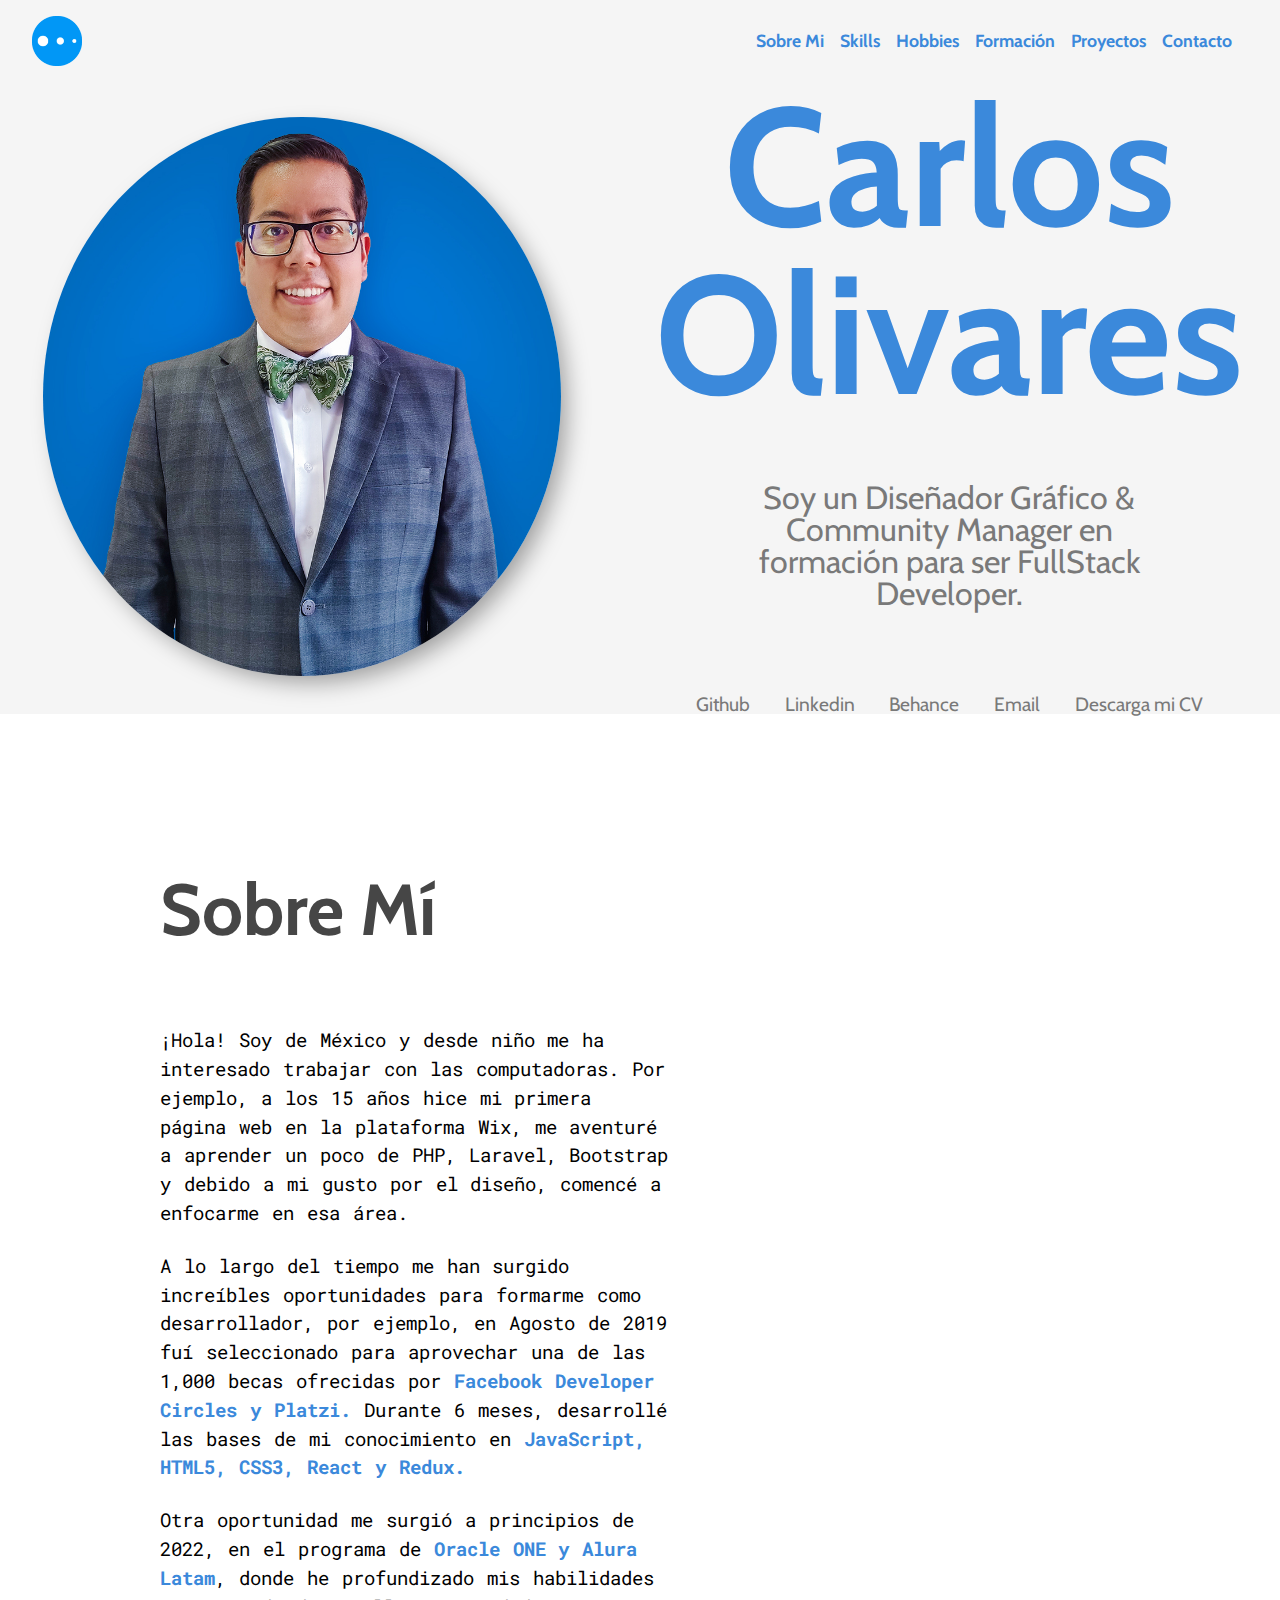
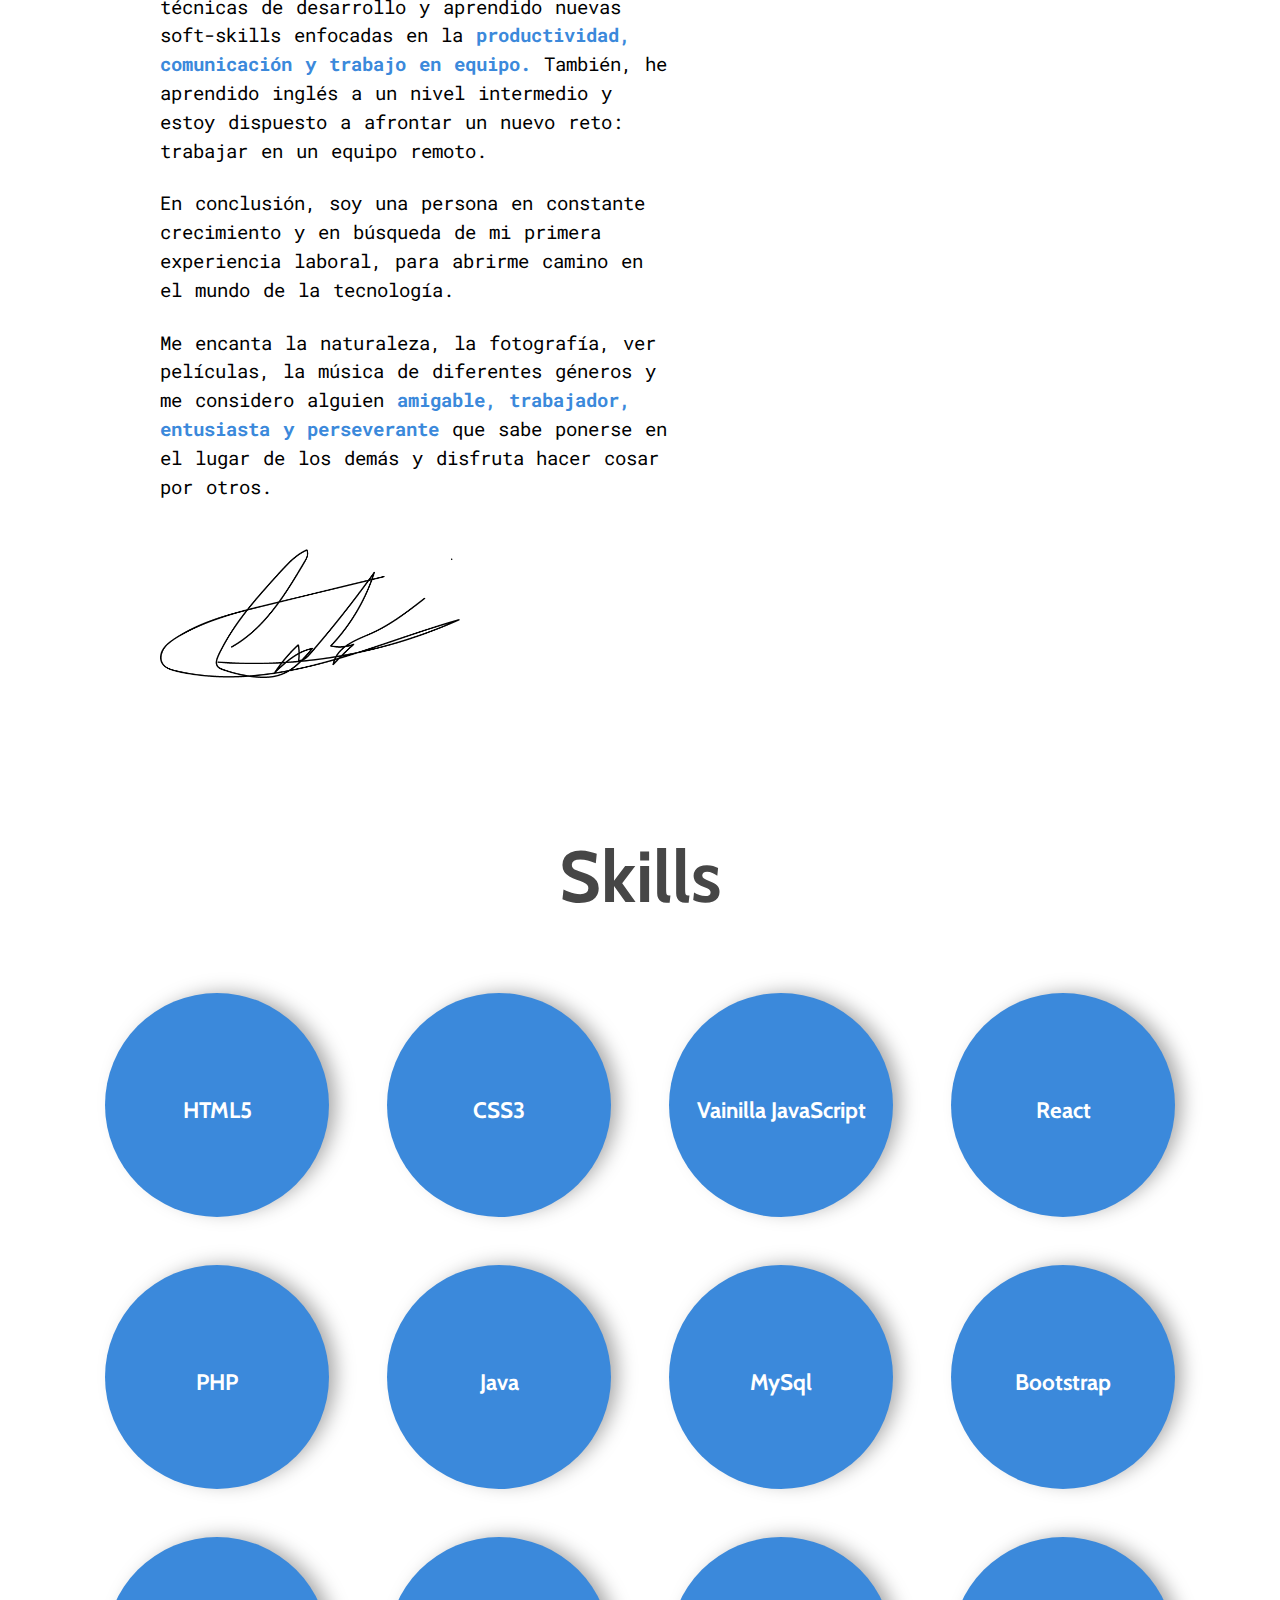
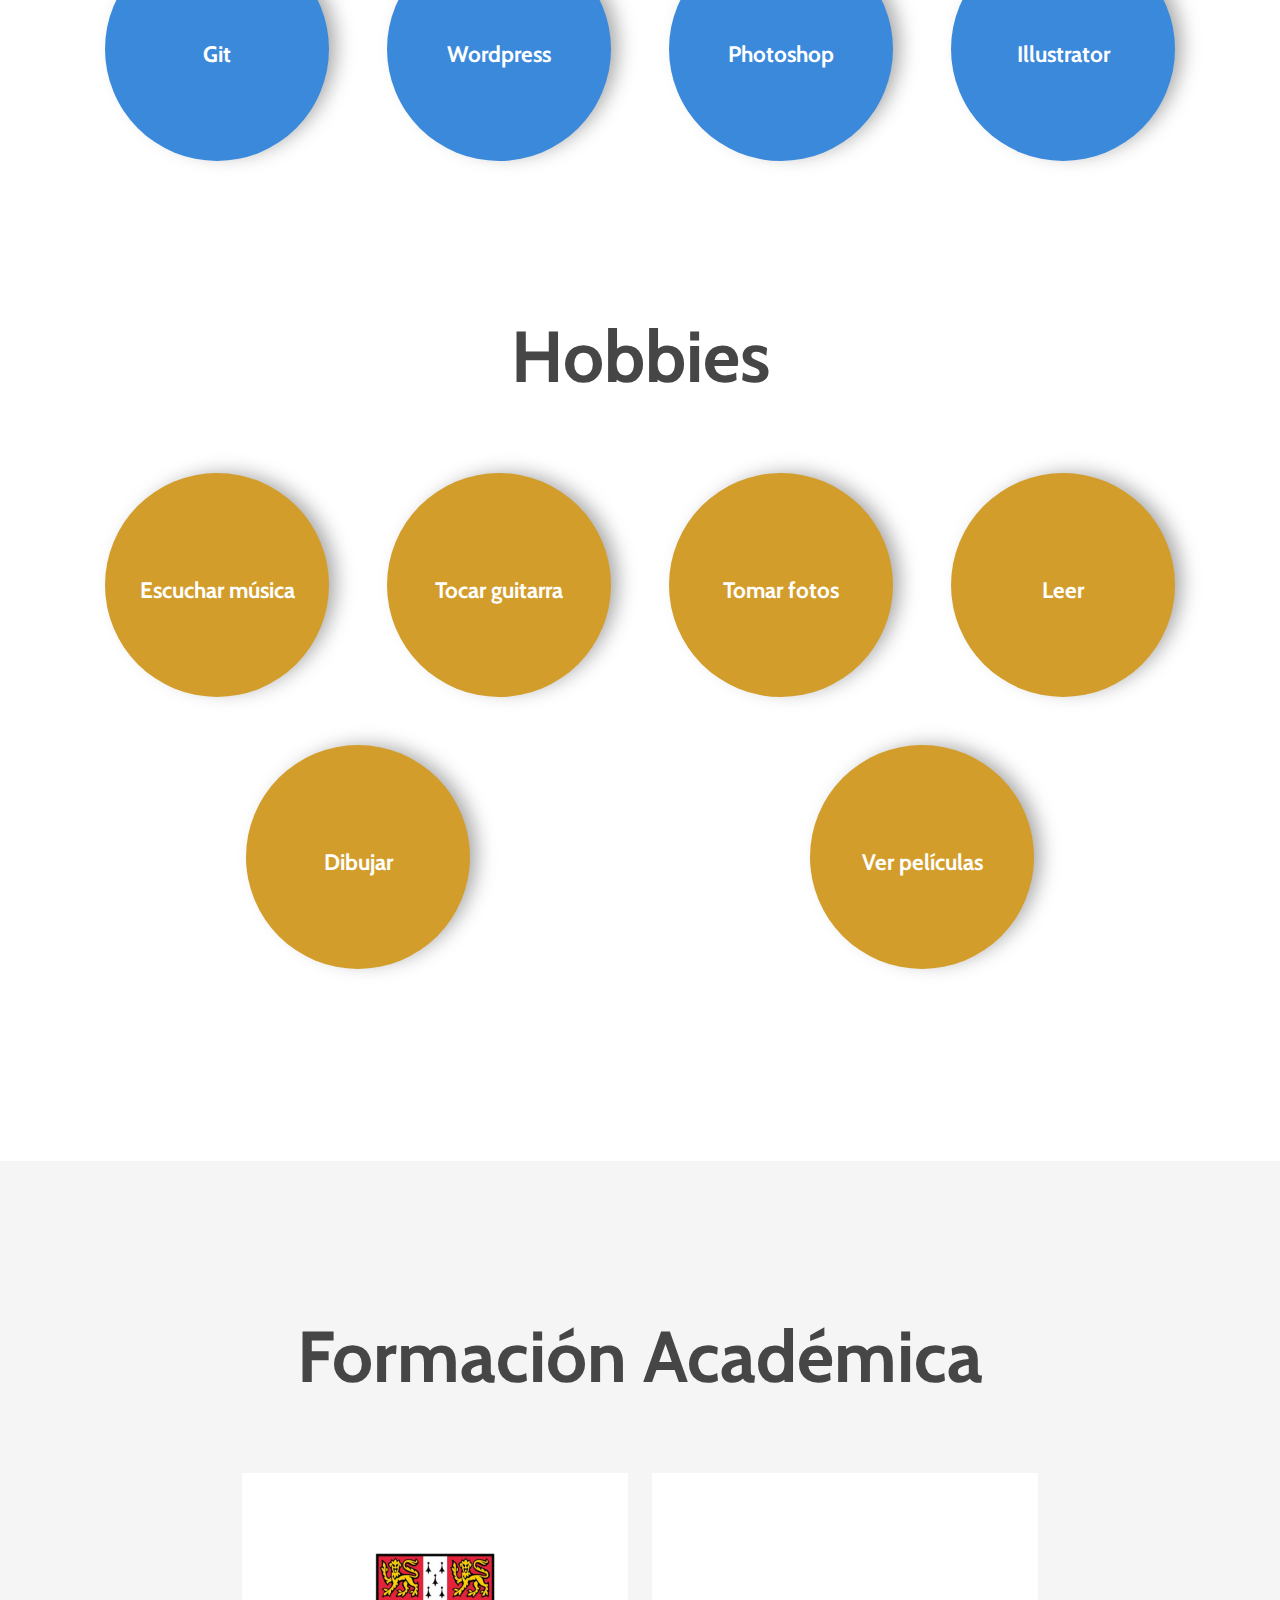
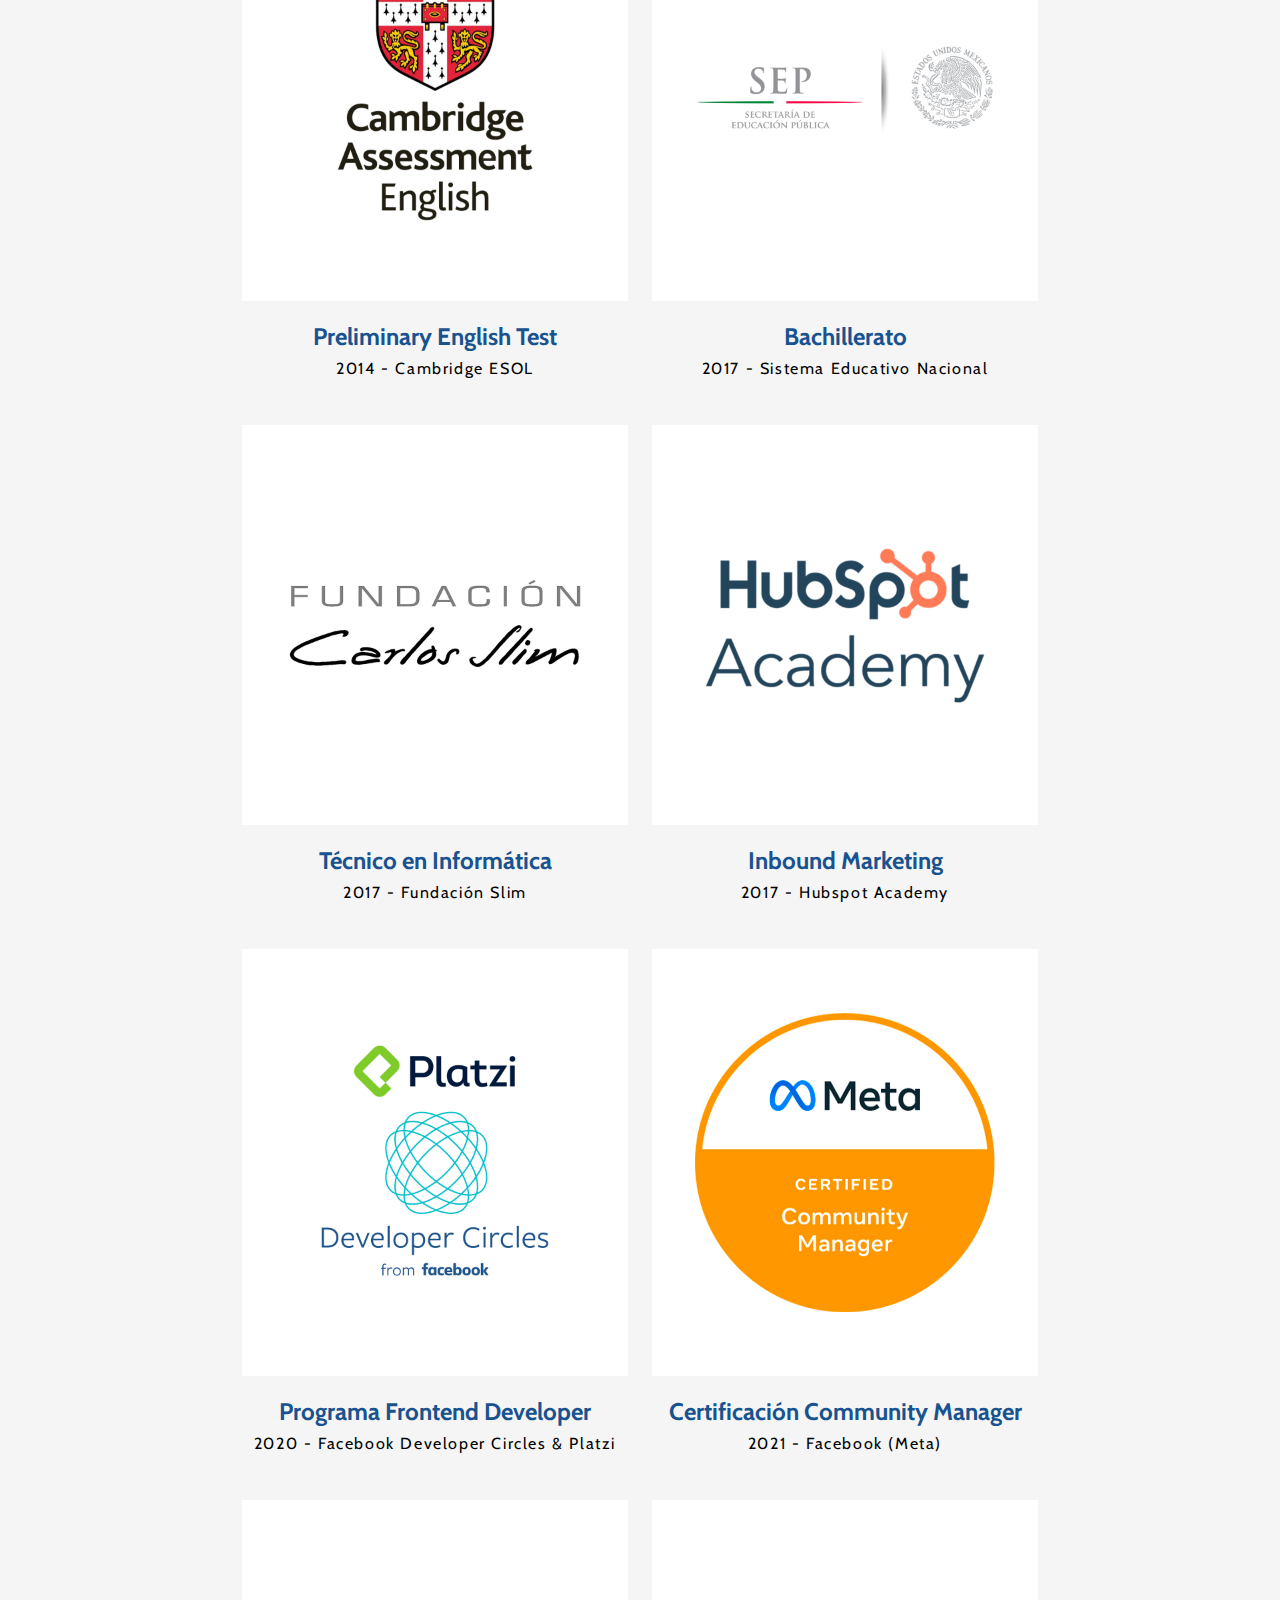
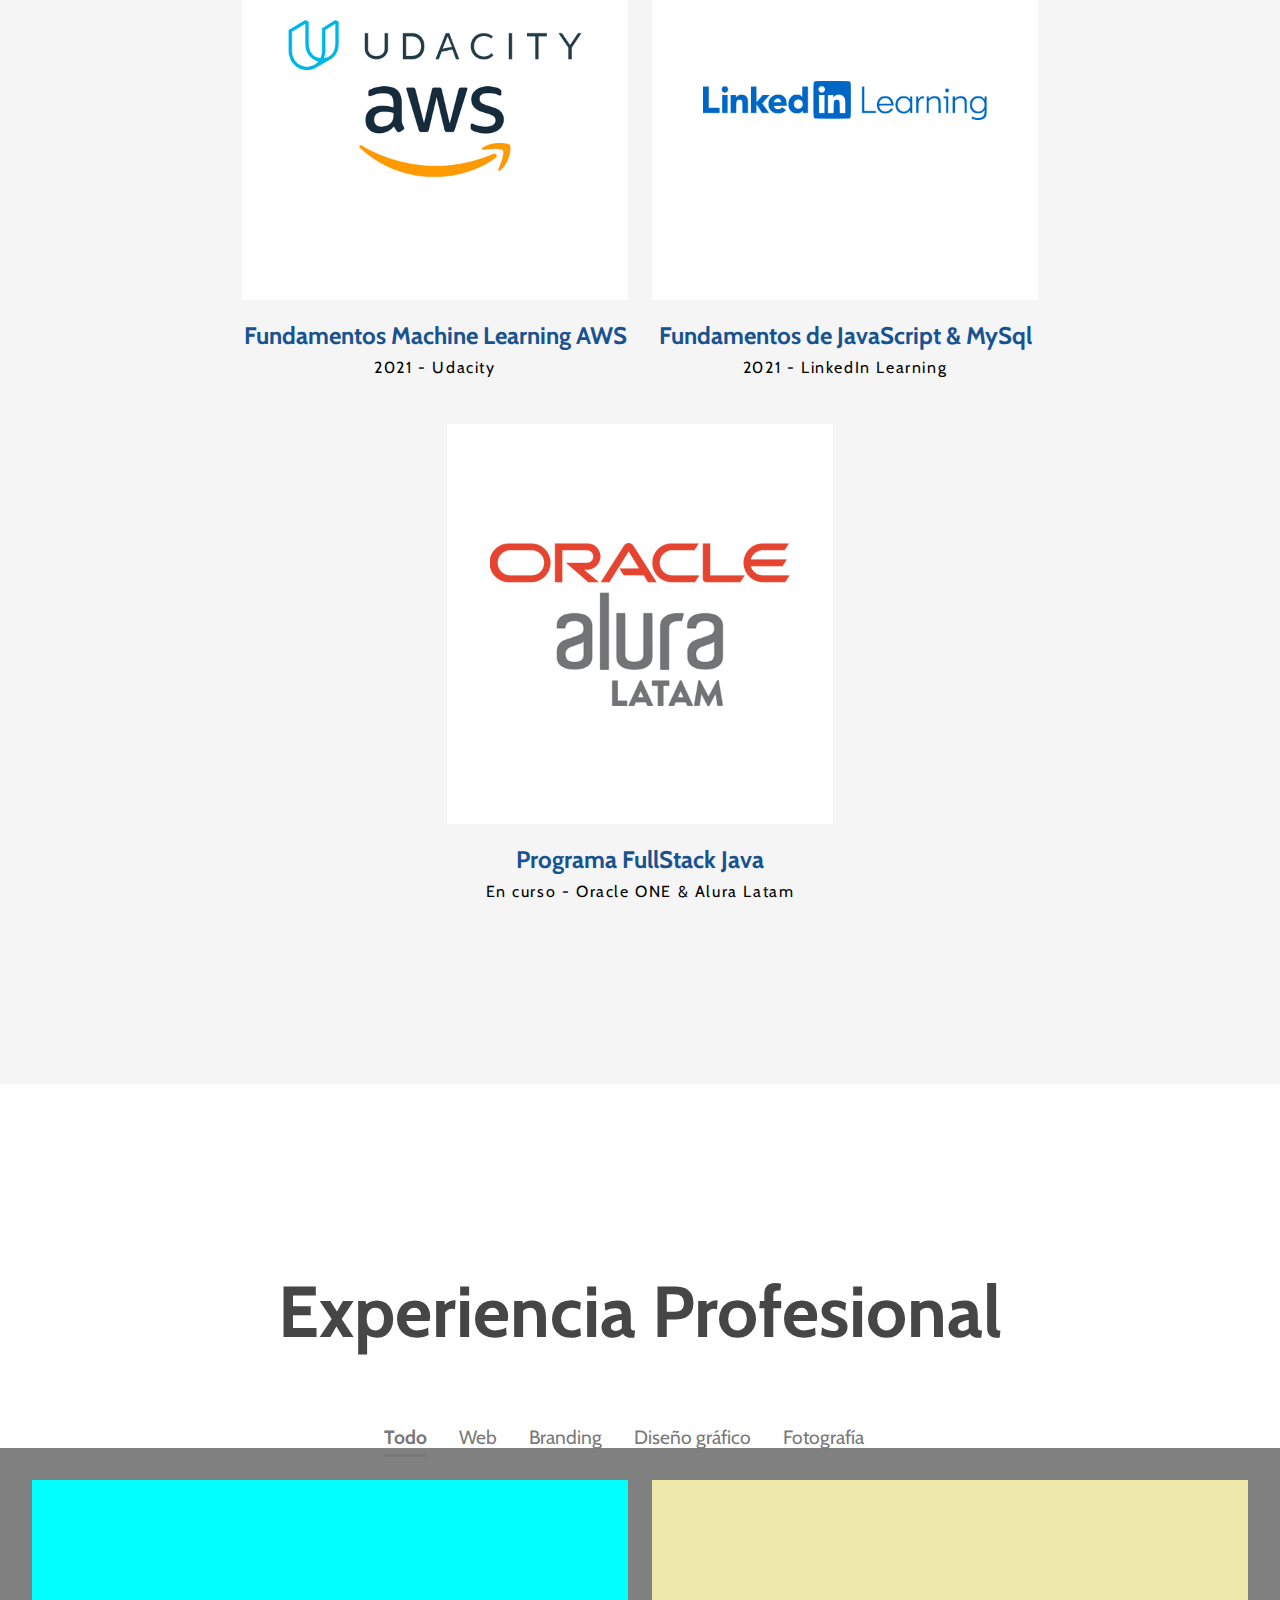
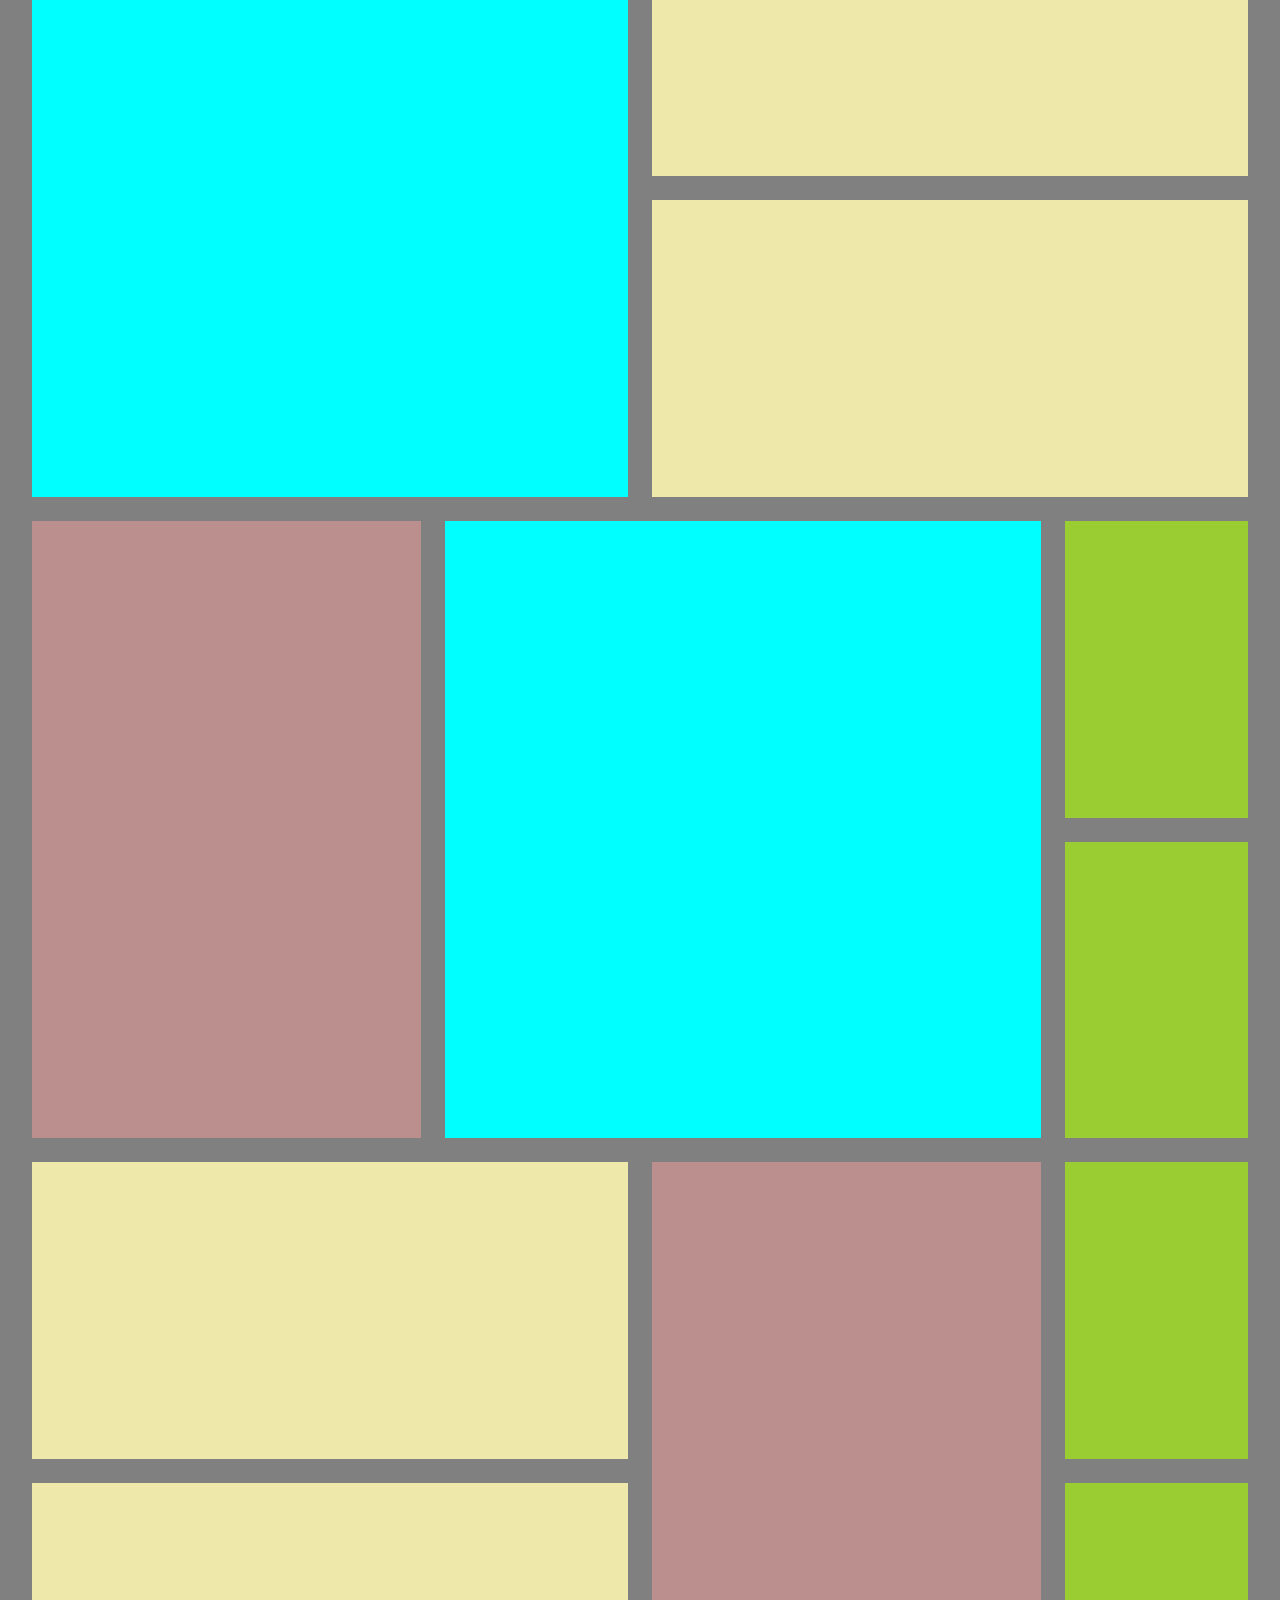
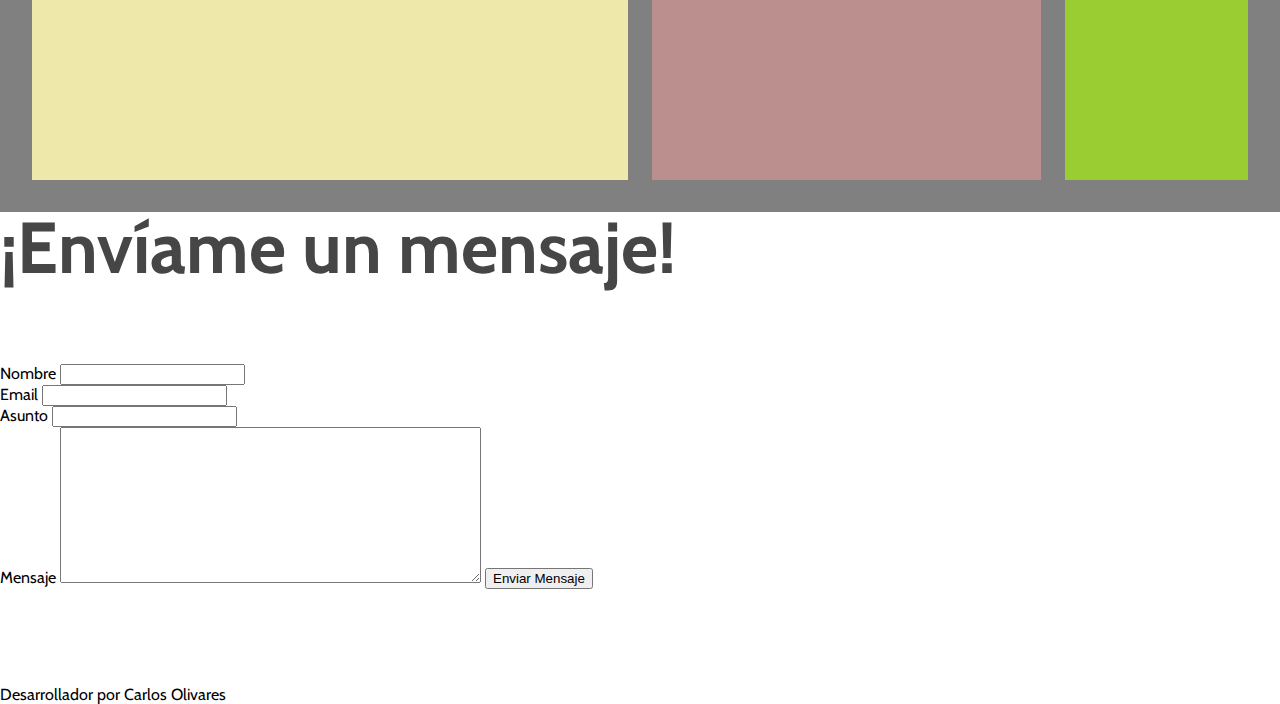
==== public/index.html @ dd316e0b "adding first styles for portfolio section and gallery, also loading a sample image file" ====
<!DOCTYPE html>
<html lang="es">
  <head>
    <meta charset="UTF-8" />
    <meta http-equiv="X-UA-Compatible" content="IE=edge" />
    <meta name="viewport" content="width=device-width, initial-scale=1.0" />
    <title>Portafolio Web de Carlos Olivares</title>
    <link rel="preconnect" href="https://fonts.googleapis.com" />
    <link rel="preconnect" href="https://fonts.gstatic.com" crossorigin />
    <link
      href="https://fonts.googleapis.com/css2?family=Cabin:wght@400;500;700&display=swap"
      rel="stylesheet"
    />
    <link
      href="https://fonts.googleapis.com/css2?family=Roboto+Mono:wght@300;400;700&display=swap"
      rel="stylesheet"
    />
    <link
      rel="stylesheet"
      href="https://cdnjs.cloudflare.com/ajax/libs/font-awesome/6.1.2/css/all.min.css"
      integrity="sha512-1sCRPdkRXhBV2PBLUdRb4tMg1w2YPf37qatUFeS7zlBy7jJI8Lf4VHwWfZZfpXtYSLy85pkm9GaYVYMfw5BC1A=="
      crossorigin="anonymous"
      referrerpolicy="no-referrer"
    />
    <link
      rel="stylesheet"
      href="https://cdnjs.cloudflare.com/ajax/libs/animate.css/4.1.1/animate.min.css"
      integrity="sha512-c42qTSw/wPZ3/5LBzD+Bw5f7bSF2oxou6wEb+I/lqeaKV5FDIfMvvRp772y4jcJLKuGUOpbJMdg/BTl50fJYAw=="
      crossorigin="anonymous"
      referrerpolicy="no-referrer"
    />
    <link rel="stylesheet" href="./assets/css/reset.css" />
    <link rel="stylesheet" href="./assets/css/helpers.css" />
    <link rel="stylesheet" href="./assets/css/custom.css" />
    <link rel="stylesheet" href="./assets/css/header/site__header.css" />
    <link rel="stylesheet" href="./assets/css/main/site__main.css" />
    <link rel="stylesheet" href="./assets/css/main/about/site__about.css" />
    <link rel="stylesheet" href="./assets/css/main/skills/site__skills.css" />
    <link rel="stylesheet" href="./assets/css/main/hobbies/site__hobbies.css" />
    <link
      rel="stylesheet"
      href="./assets/css/main/education/site__education.css"
    />
    <link
      rel="stylesheet"
      href="./assets/css/main/portfolio/site__portfolio.css"
    />
    <link rel="stylesheet" href="./assets/css/footer/site__footer.css" />
  </head>
  <body>
    <div class="app">
      <header class="site__header">
        <div class="site__header_container">
          <div class="site__header_info">
            <a href="#" class="logo__link">
              <img
                src="./assets/img/resbrand_logo.png"
                alt=""
                class="logo__img"
              />
            </a>
          </div>
          <nav class="site__nav">
            <ul class="nav__list">
              <li class="nav__list_item">
                <a href="http://" class="nav__list_link">Sobre Mi</a>
              </li>
              <li class="nav__list_item">
                <a href="http://" class="nav__list_link">Skills</a>
              </li>
              <li class="nav__list_item">
                <a href="http://" class="nav__list_link">Hobbies</a>
              </li>
              <li class="nav__list_item">
                <a href="http://" class="nav__list_link">Formación</a>
              </li>
              <li class="nav__list_item">
                <a href="http://" class="nav__list_link">Proyectos</a>
              </li>
              <li class="nav__list_item">
                <a href="http://" class="nav__list_link">Contacto</a>
              </li>
            </ul>
          </nav>
        </div>
      </header>
      <main class="site__main">
        <section id="hero" class="site__hero">
          <div class="hero__profile">
            <img
              src="./assets/img/carlos_photo.jpg"
              alt=""
              class="hero__profile_img"
            />
          </div>
          <div class="hero__content">
            <h1 class="hero__title">Carlos Olivares</h1>
            <p class="hero__description">
              Soy un Diseñador Gráfico & Community Manager en formación para ser
              FullStack Developer.
            </p>
            <ul class="hero__social">
              <li class="hero__social_item">
                <a href="" class="hero__social_link">
                  <i class="fa-brands fa-github hero__social_icon"></i>
                  Github
                </a>
              </li>
              <li class="hero__social_item">
                <a href="" class="hero__social_link">
                  <i class="fa-brands fa-linkedin hero__social_icon"></i>
                  Linkedin
                </a>
              </li>
              <li class="hero__social_item">
                <a href="" class="hero__social_link">
                  <i class="fa-brands fa-behance hero__social_icon"></i>
                  Behance
                </a>
              </li>
              <li class="hero__social_item">
                <a href="" class="hero__social_link">
                  <i class="fa-solid fa-inbox hero__social_icon"></i>
                  Email
                </a>
              </li>
              <li class="hero__social_item">
                <a href="" class="hero__social_link">
                  <i class="fa-solid fa-file-lines hero__social_icon"></i>
                  Descarga mi CV
                </a>
              </li>
            </ul>
          </div>
        </section>
        <section id="about" class="site__about">
          <div class="about__content">
            <h2 class="about__title section-title">Sobre Mí</h2>
            <div class="about__description">
              <p>
                ¡Hola! Soy de <i class="fa-solid fa-pepper-hot"></i> México y
                desde niño me ha interesado trabajar con las
                <i class="fa-solid fa-computer"></i> computadoras. Por ejemplo,
                a los 15 años hice mi primera página web en la plataforma Wix,
                me aventuré a aprender un poco de PHP, Laravel, Bootstrap y
                debido a mi gusto por el
                <i class="fa-solid fa-pen-nib"></i> diseño, comencé a enfocarme
                en esa área.
              </p>
              <p>
                A lo largo del tiempo me han surgido increíbles oportunidades
                para formarme como desarrollador, por ejemplo, en Agosto de 2019
                fuí seleccionado para aprovechar una de las 1,000 becas
                ofrecidas por <i class="fa-brands fa-facebook"></i>
                <span class="featured"
                  >Facebook Developer Circles y Platzi.</span
                >
                Durante 6 meses, desarrollé las bases de mi conocimiento en
                <span class="featured"
                  >JavaScript, HTML5, CSS3, React y Redux.</span
                >
              </p>
              <p>
                Otra oportunidad me surgió a principios de 2022, en el programa
                de <span class="featured">Oracle ONE y Alura Latam</span>, donde
                he profundizado mis
                <i class="fa-solid fa-microchip"></i> habilidades técnicas de
                desarrollo y aprendido
                <i class="fa-solid fa-face-smile-beam"></i> nuevas soft-skills
                enfocadas en la
                <span class="featured"
                  >productividad, comunicación y trabajo en equipo.</span
                >
                También, he aprendido inglés a un nivel intermedio y estoy
                dispuesto a afrontar un nuevo reto: trabajar en un equipo
                remoto.
              </p>
              <p>
                En conclusión, soy una persona en constante crecimiento y en
                búsqueda de mi primera experiencia laboral, para abrirme camino
                en el mundo de la tecnología.
              </p>
              <p>
                Me encanta la naturaleza, la fotografía, ver películas, la
                música de diferentes géneros y me considero alguien
                <span class="featured"
                  >amigable, trabajador, entusiasta y perseverante</span
                >
                que sabe ponerse en el lugar de los demás y disfruta hacer cosar
                por otros.
              </p>
            </div>
            <div class="about__sign">
              <img src="./assets/img/firma.png" alt="" />
            </div>
          </div>
        </section>
        <section id="skills" class="site__skills">
          <div class="skills__content">
            <h3 class="skills__title section-title">Skills</h3>
            <div class="icons__container">
              <ul class="icons__list">
                <li class="icons__box">
                  <span class="icon__tag">HTML5</span>
                  <i class="icon"><i class="fa-brands fa-html5"></i></i>
                </li>
                <li class="icons__box">
                  <span class="icon__tag">CSS3</span>
                  <i class="icon"><i class="fa-brands fa-css3"></i></i>
                </li>
                <li class="icons__box">
                  <span class="icon__tag">Vainilla JavaScript</span>
                  <i class="icon"><i class="fa-brands fa-js"></i></i>
                </li>
                <li class="icons__box">
                  <span class="icon__tag">React</span>
                  <i class="icon"><i class="fa-brands fa-react"></i></i>
                </li>
                <li class="icons__box">
                  <span class="icon__tag">PHP</span>
                  <i class="icon"><i class="fa-brands fa-php"></i></i>
                </li>
                <li class="icons__box">
                  <span class="icon__tag">Java</span>
                  <i class="icon"><i class="fa-brands fa-java"></i></i>
                </li>
                <li class="icons__box">
                  <span class="icon__tag">MySql</span>
                  <i class="icon"><i class="fa-solid fa-database"></i></i>
                </li>
                <li class="icons__box">
                  <span class="icon__tag">Bootstrap</span>
                  <i class="icon"><i class="fa-brands fa-bootstrap"></i></i>
                </li>
                <li class="icons__box">
                  <span class="icon__tag">Git</span>
                  <i class="icon"><i class="fa-brands fa-git"></i></i>
                </li>
                <li class="icons__box">
                  <span class="icon__tag">Wordpress</span>
                  <i class="icon"><i class="fa-brands fa-wordpress"></i></i>
                </li>
                <li class="icons__box">
                  <span class="icon__tag">Photoshop</span>
                  <i class="icon"><i class="fa-solid fa-palette"></i></i>
                </li>
                <li class="icons__box">
                  <span class="icon__tag">Illustrator</span>
                  <i class="icon"><i class="fa-solid fa-bezier-curve"></i></i>
                </li>
              </ul>
            </div>
          </div>
        </section>
        <section id="hobbies" class="site__hobbies">
          <div class="hobbies__content">
            <h3 class="hobbies__title section-title">Hobbies</h3>
            <div class="icons__container">
              <ul class="icons__list">
                <li class="icons__box brown">
                  <span class="icon__tag">Escuchar música</span>
                  <i class="icon"><i class="fa-solid fa-music"></i></i>
                </li>
                <li class="icons__box brown">
                  <span class="icon__tag">Tocar guitarra</span>
                  <i class="icon"><i class="fa-solid fa-guitar"></i></i>
                </li>
                <li class="icons__box brown">
                  <span class="icon__tag">Tomar fotos</span>
                  <i class="icon"><i class="fa-solid fa-camera"></i></i>
                </li>
                <li class="icons__box brown">
                  <span class="icon__tag">Leer</span>
                  <i class="icon"><i class="fa-solid fa-book"></i></i>
                </li>
                <li class="icons__box brown">
                  <span class="icon__tag">Dibujar</span>
                  <i class="icon"><i class="fa-solid fa-pencil"></i></i>
                </li>
                <li class="icons__box brown">
                  <span class="icon__tag">Ver películas</span>
                  <i class="icon"><i class="fa-solid fa-film"></i></i>
                </li>
              </ul>
            </div>
          </div>
        </section>
        <section class="site__education">
          <div class="education__content">
            <h3 class="education__title section-title">Formación Académica</h3>
            <div class="education__details">
              <ul class="education__list">
                <li class="education__list_item">
                  <div class="education__list_info">
                    <h4 class="school__course">Preliminary English Test</h4>
                    <span class="school__course_time"
                      >2014 - Cambridge ESOL</span
                    >
                  </div>
                  <div class="education__list_school">
                    <img
                      src="./assets/img/cambridge.png"
                      alt=""
                      class="school__logo"
                    />
                  </div>
                </li>
                <li class="education__list_item">
                  <div class="education__list_info">
                    <h4 class="school__course">Bachillerato</h4>
                    <span class="school__course_time"
                      >2017 - Sistema Educativo Nacional</span
                    >
                  </div>
                  <div class="education__list_school">
                    <img
                      src="./assets/img/sep.png"
                      alt=""
                      class="school__logo"
                    />
                  </div>
                </li>
                <li class="education__list_item">
                  <div class="education__list_info">
                    <h4 class="school__course">Técnico en Informática</h4>
                    <span class="school__course_time"
                      >2017 - Fundación Slim</span
                    >
                  </div>
                  <div class="education__list_school">
                    <img
                      src="./assets/img/slim.png"
                      alt=""
                      class="school__logo"
                    />
                  </div>
                </li>
                <li class="education__list_item">
                  <div class="education__list_info">
                    <h4 class="school__course">Inbound Marketing</h4>
                    <span class="school__course_time"
                      >2017 - Hubspot Academy</span
                    >
                  </div>
                  <div class="education__list_school">
                    <img
                      src="./assets/img/hubspot_academy.png"
                      alt=""
                      class="school__logo"
                    />
                  </div>
                </li>
                <li class="education__list_item">
                  <div class="education__list_info">
                    <h4 class="school__course">Programa Frontend Developer</h4>
                    <span class="school__course_time"
                      >2020 - Facebook Developer Circles & Platzi</span
                    >
                  </div>
                  <div class="education__list_school">
                    <img
                      src="./assets/img/facebook_platzi.jpg"
                      alt=""
                      class="school__logo"
                    />
                  </div>
                </li>
                <li class="education__list_item">
                  <div class="education__list_info">
                    <h4 class="school__course">
                      Certificación Community Manager
                    </h4>
                    <span class="school__course_time"
                      >2021 - Facebook (Meta)</span
                    >
                  </div>
                  <div class="education__list_school">
                    <img
                      src="./assets/img/meta_cm.jpg"
                      alt=""
                      class="school__logo"
                    />
                  </div>
                </li>
                <li class="education__list_item">
                  <div class="education__list_info">
                    <h4 class="school__course">
                      Fundamentos Machine Learning AWS
                    </h4>
                    <span class="school__course_time">2021 - Udacity</span>
                  </div>
                  <div class="education__list_school">
                    <img
                      src="./assets/img/udacity_aws.jpg"
                      alt=""
                      class="school__logo"
                    />
                  </div>
                </li>
                <li class="education__list_item">
                  <div class="education__list_info">
                    <h4 class="school__course">
                      Fundamentos de JavaScript & MySql
                    </h4>
                    <span class="school__course_time"
                      >2021 - LinkedIn Learning</span
                    >
                  </div>
                  <div class="education__list_school">
                    <img
                      src="./assets/img/linkedin_learning.png"
                      alt=""
                      class="school__logo"
                    />
                  </div>
                </li>
                <li class="education__list_item">
                  <div class="education__list_info">
                    <h4 class="school__course">Programa FullStack Java</h4>
                    <span class="school__course_time"
                      >En curso - Oracle ONE & Alura Latam</span
                    >
                  </div>
                  <div class="education__list_school">
                    <img
                      src="./assets/img/alura_oracle.jpg"
                      alt=""
                      class="school__logo"
                    />
                  </div>
                </li>
              </ul>
            </div>
          </div>
        </section>
        <section id="portfolio" class="site__portfolio">
          <div class="portfolio__content">
            <h3 class="portfolio__title section-title">
              Experiencia Profesional
            </h3>
            <ul class="portfolio__menu">
              <li class="portfolio__menu_item">
                <a href="" class="portfolio__menu_link active">Todo</a>
              </li>
              <li class="portfolio__menu_item">
                <a href="" class="portfolio__menu_link">Web</a>
              </li>
              <li class="portfolio__menu_item">
                <a href="" class="portfolio__menu_link">Branding</a>
              </li>
              <li class="portfolio__menu_item">
                <a href="" class="portfolio__menu_link">Diseño gráfico</a>
              </li>
              <li class="portfolio__menu_item">
                <a href="" class="portfolio__menu_link">Fotografía</a>
              </li>
            </ul>
            <div class="portfolio__gallery">
              <div class="portfolio__featured"></div>
              <div class="portfolio__featured"></div>
              <div class="portfolio__featured"></div>
              <div class="portfolio__featured"></div>
              <div class="portfolio__featured"></div>
              <div class="portfolio__featured"></div>
              <div class="portfolio__featured"></div>
              <div class="portfolio__featured"></div>
              <div class="portfolio__featured"></div>
              <div class="portfolio__featured"></div>
              <div class="portfolio__featured"></div>
              <div class="portfolio__featured"></div>
            </div>
          </div>
        </section>
        <section class="site__contact">
          <div class="contact__content">
            <h3 class="contact__title section-title">¡Envíame un mensaje!</h3>
            <div class="contact__form_container">
              <form action="" class="contact__form">
                <div class="contact__form_top">
                  <div class="form__input">
                    <label for="name" class="contact__label">Nombre</label>
                    <input
                      type="text"
                      class="contact__input"
                      name="name"
                      id="name"
                      data-input="name"
                    />
                  </div>
                  <div class="form__input">
                    <label for="email" class="contact__label">Email</label>
                    <input
                      type="email"
                      class="contact__input"
                      name="email"
                      id="email"
                      data-input="email"
                    />
                  </div>
                  <div class="form__input">
                    <label for="subject" class="contact__label">Asunto</label>
                    <input
                      type="text"
                      class="contact__input"
                      name="subject"
                      id="subject"
                      data-input="subject"
                    />
                  </div>
                </div>
                <div class="contact__form_bottom">
                  <div class="form__input">
                    <label for="message" class="contact__label">Mensaje</label>
                    <textarea
                      name="message"
                      class="contact__input"
                      id="message"
                      data-input="message"
                      rows="10"
                      cols="50"
                    ></textarea>
                    <button class="contact__submit" type="submit">
                      Enviar Mensaje
                    </button>
                  </div>
                </div>
              </form>
            </div>
          </div>
        </section>
      </main>
      <footer class="site__footer">
        <p class="footer__copy">Desarrollador por Carlos Olivares</p>
      </footer>
    </div>
  </body>
</html>
---- public/assets/css/helpers.css ----
.section-title {
  color: var(--secondary-dark-gray);
  font-size: 4.5rem;
  font-weight: bold;
  margin-bottom: 5rem;
}

.featured {
  color: var(--main-blue);
  font-weight: bold;
}

.brown {
  color: var(--main-brown);
}

.active {
  font-weight: bold;
}

/* ICONS */
.icon {
  font-size: 3em;
  transition: all 0.5s ease-in-out;
  transform: rotate(0deg);
}

.icon:hover {
  transform: rotate(25deg);
}

.icons__container {
  width: 90%;
  margin: 0 auto;
}

.icons__list {
  display: flex;
  justify-content: space-around;
  gap: 3rem;
  flex-wrap: wrap;
}

.icons__box {
  width: 176px;
  height: 176px;
  padding: 1.5em;
  background-color: var(--main-blue);
  color: white;
  display: flex;
  flex-direction: column-reverse;
  border-radius: 50%;
  justify-content: center;
  align-items: center;
  cursor: pointer;
  transition: all 0.2s ease-in-out;
  box-shadow: 10px -3px 20px -4px rgba(0, 0, 0, 0.36);
}

.icons__box.brown {
  background-color: var(--main-brown);
}

.icons__box.brown:hover {
  color: var(--main-brown);
}

.icons__box:hover {
  color: var(--main-blue);
  background-color: var(--light-gray);
}

.icon__tag {
  font-size: 1.4em;
  text-align: center;
  font-weight: bold;
  margin-top: 0.5em;
}
---- public/assets/css/custom.css ----
:root {
  --cabin-font: 'Cabin', sans-serif;
  --roboto-font: 'Roboto Mono', monospace;
  --main-dark-blue: #18528f;
  --main-light-blue: #5eacff;
  --main-blue: #3b89db;
  --main-brown: #d29d2b;
  --main-light-brown: #dbbd88;
  --light-gray: #f5f5f5;
  --dark-gray: #797979;
  --secondary-dark-gray: #464646;
}

body {
  font-family: var(--cabin-font);
}

.app {
  display: grid;
  grid-template-areas: 'header' 'main' 'footer';
  grid-template-columns: auto;
  grid-template-rows: auto 100% auto;
}
---- public/assets/css/header/site__header.css ----
@import 'site__header_info.css';
@import 'site__nav.css';

.site__header {
  grid-area: header;
  background-color: var(--light-gray);
}

.site__header_container {
  padding: 1rem 2rem;
  display: flex;
  align-items: center;
  justify-content: space-between;
}
---- public/assets/css/main/site__main.css ----
@import './hero/site__hero.css';

.site__main {
  grid-area: main;
}
---- public/assets/css/main/about/site__about.css ----
@import './about__content.css';

.site__about {
  padding: 0 10rem;
  margin-bottom: 10rem;
}
---- public/assets/css/main/skills/site__skills.css ----
@import './skills__content.css';

.site__skills {
  margin-bottom: 10rem;
  padding: 0 2.5rem;
}
---- public/assets/css/main/hobbies/site__hobbies.css ----
@import './hobbies__content.css';

.site__hobbies {
  margin-bottom: 12rem;
  padding: 0 2.5rem;
}
---- public/assets/css/main/education/site__education.css ----
@import './education__content.css';

.site__education {
  padding: 10rem 4rem;
  background-color: var(--light-gray);
  margin-bottom: 12rem;
}
---- public/assets/css/main/portfolio/site__portfolio.css ----
@import './portfolio__content.css';
@import './portfolio__gallery/portfolio__gallery.css';
---- public/assets/css/footer/site__footer.css ----
.site__footer {
  grid-area: footer;
}
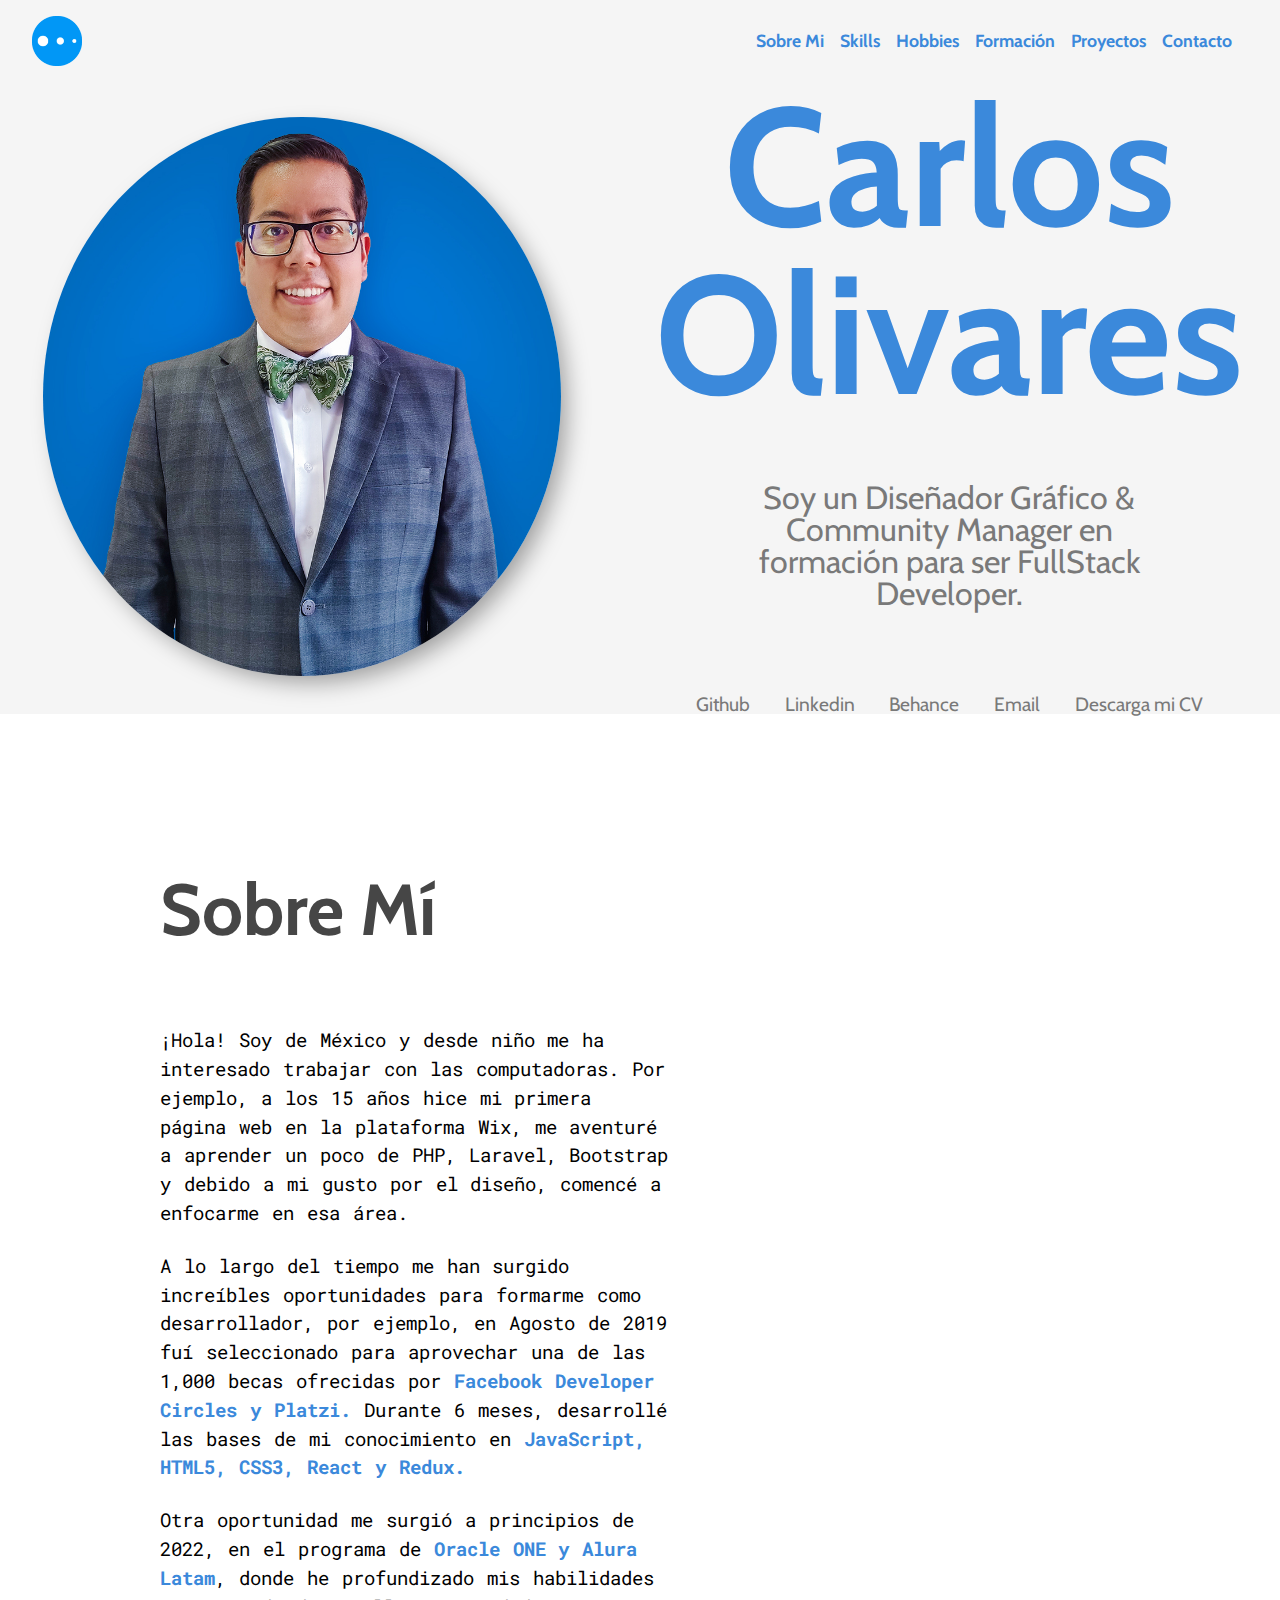
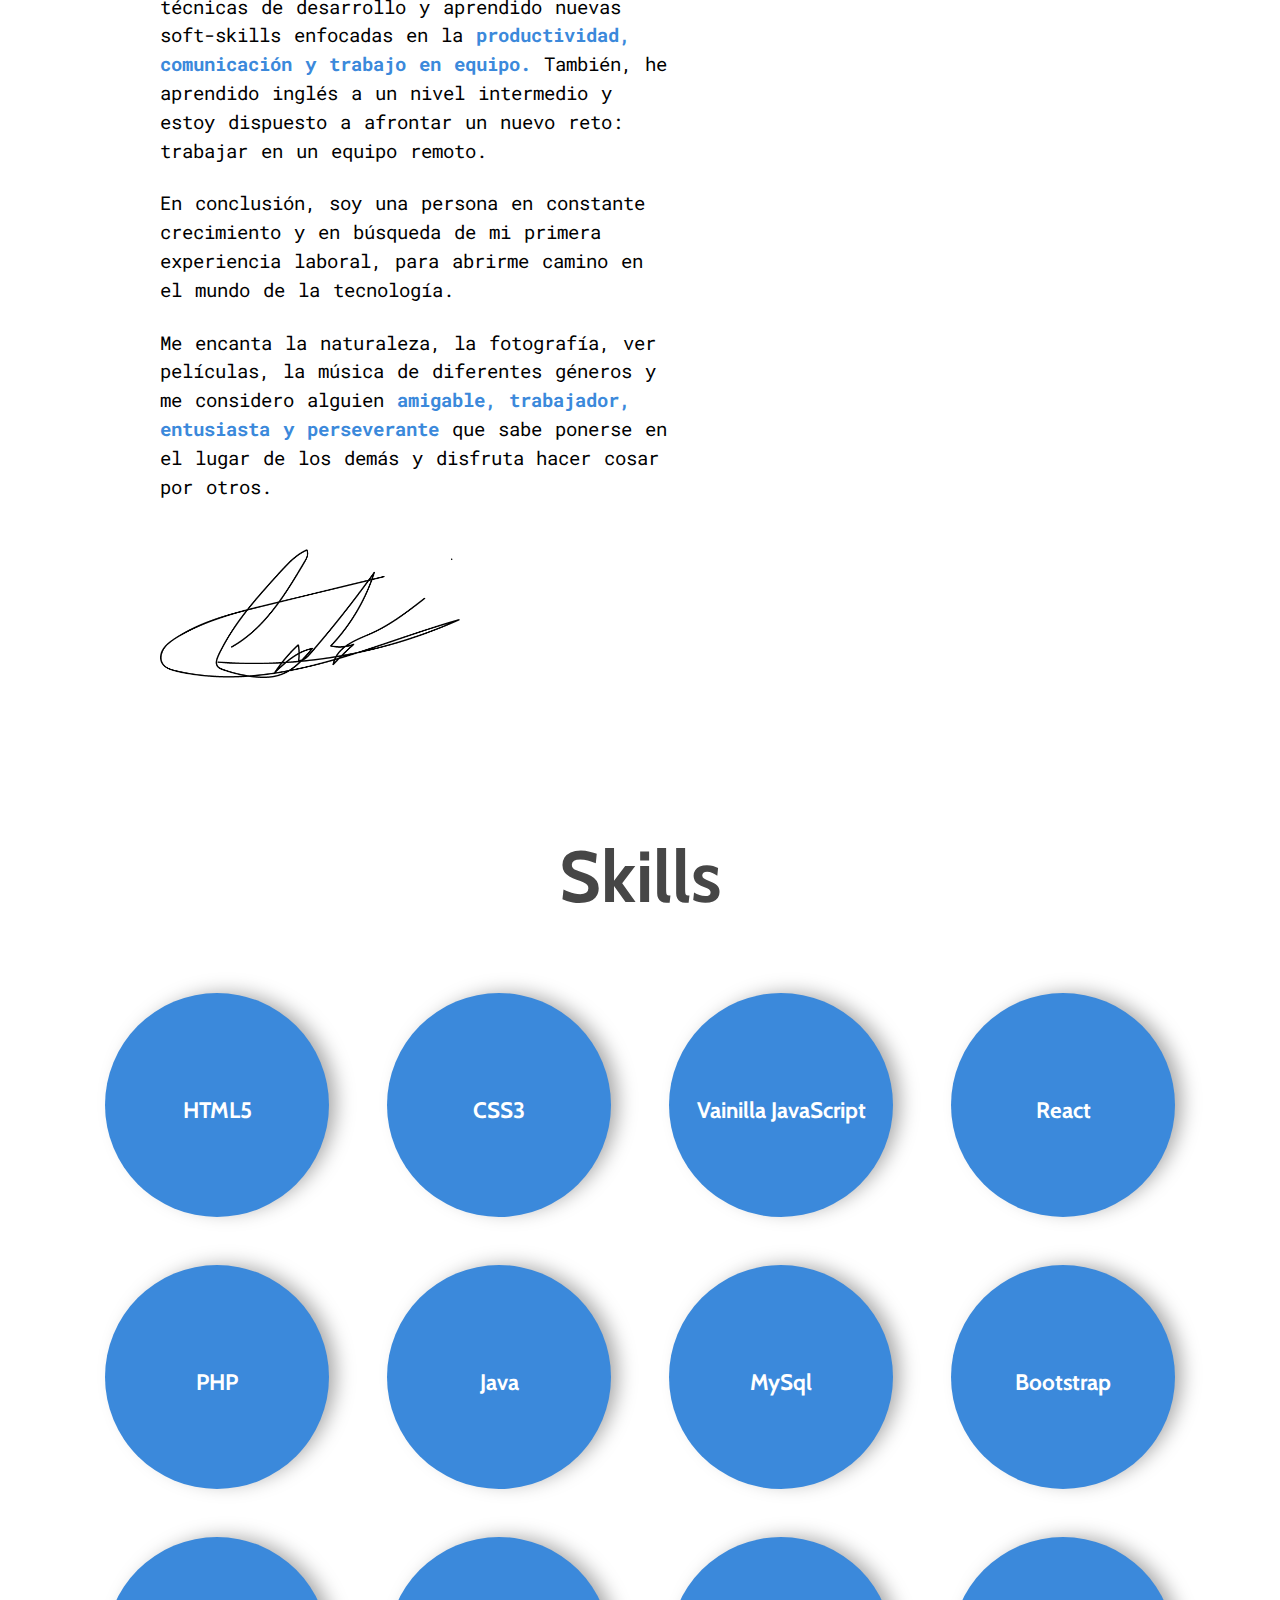
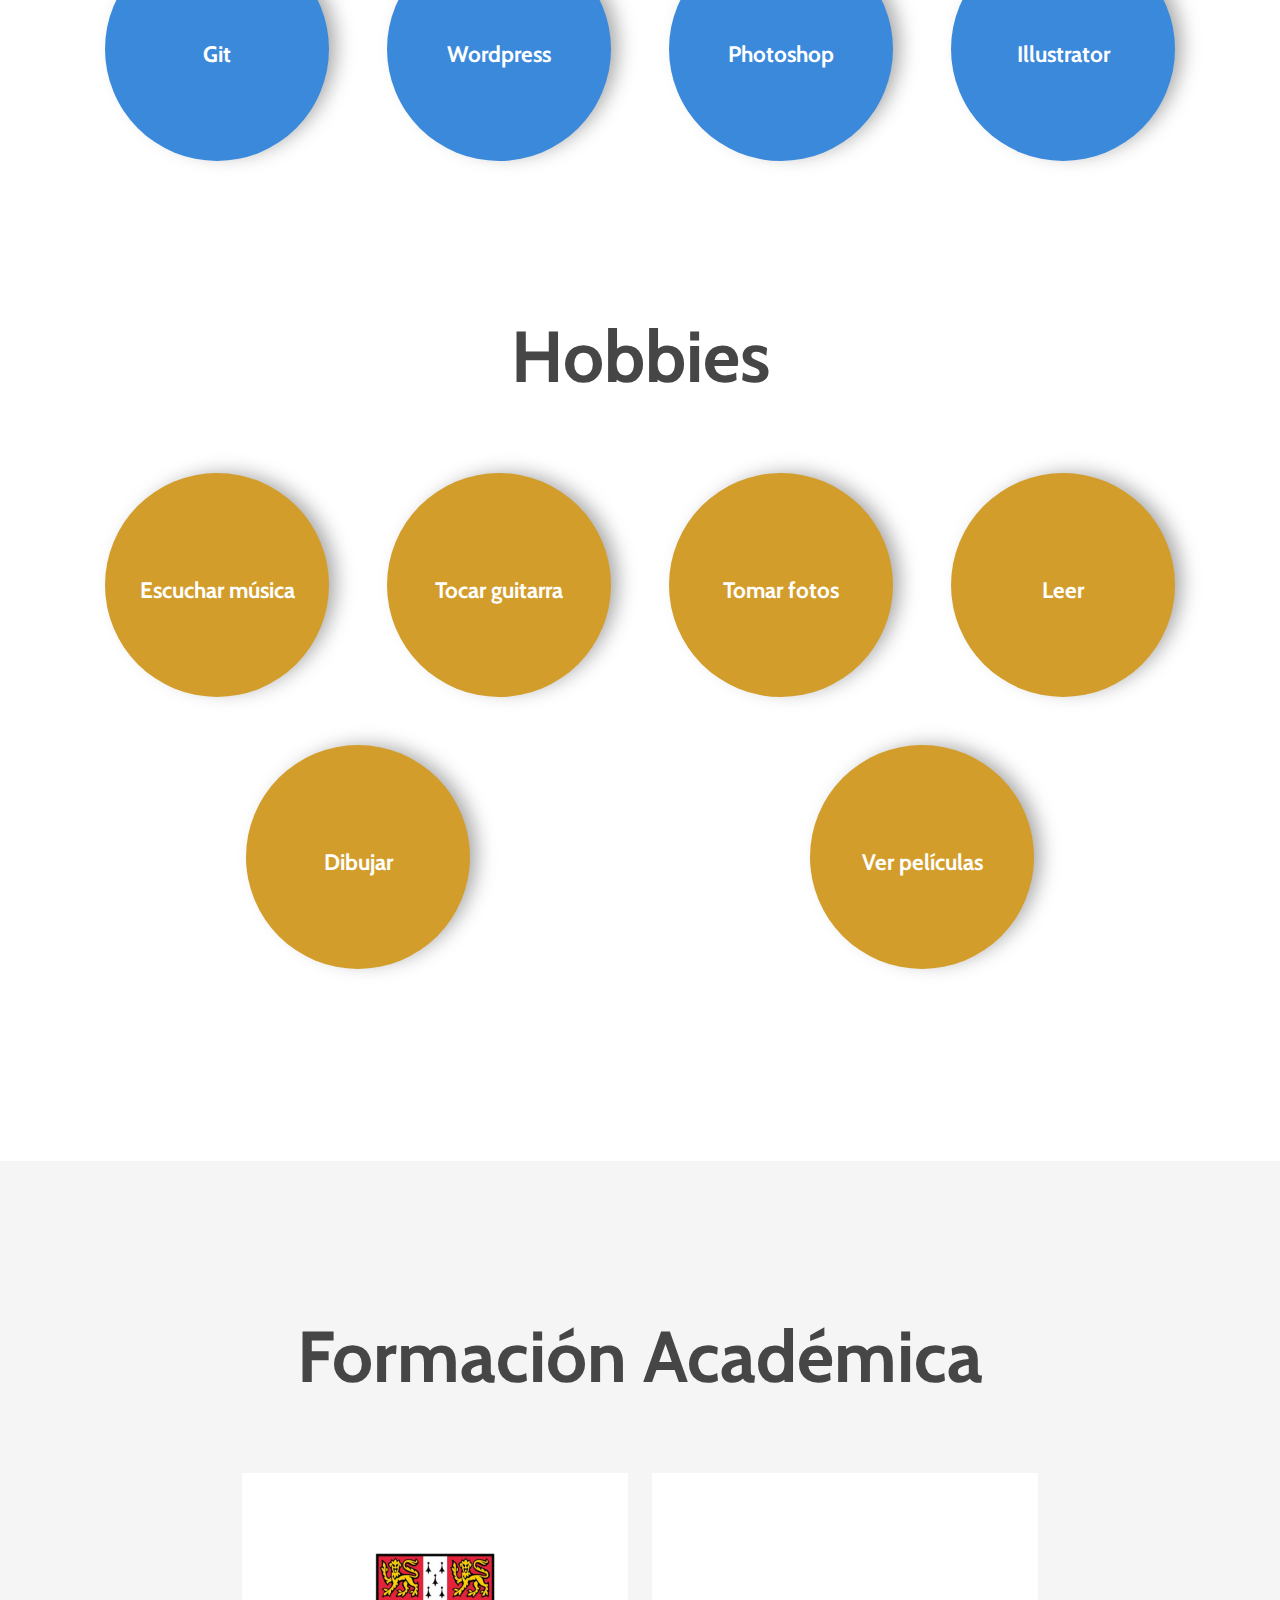
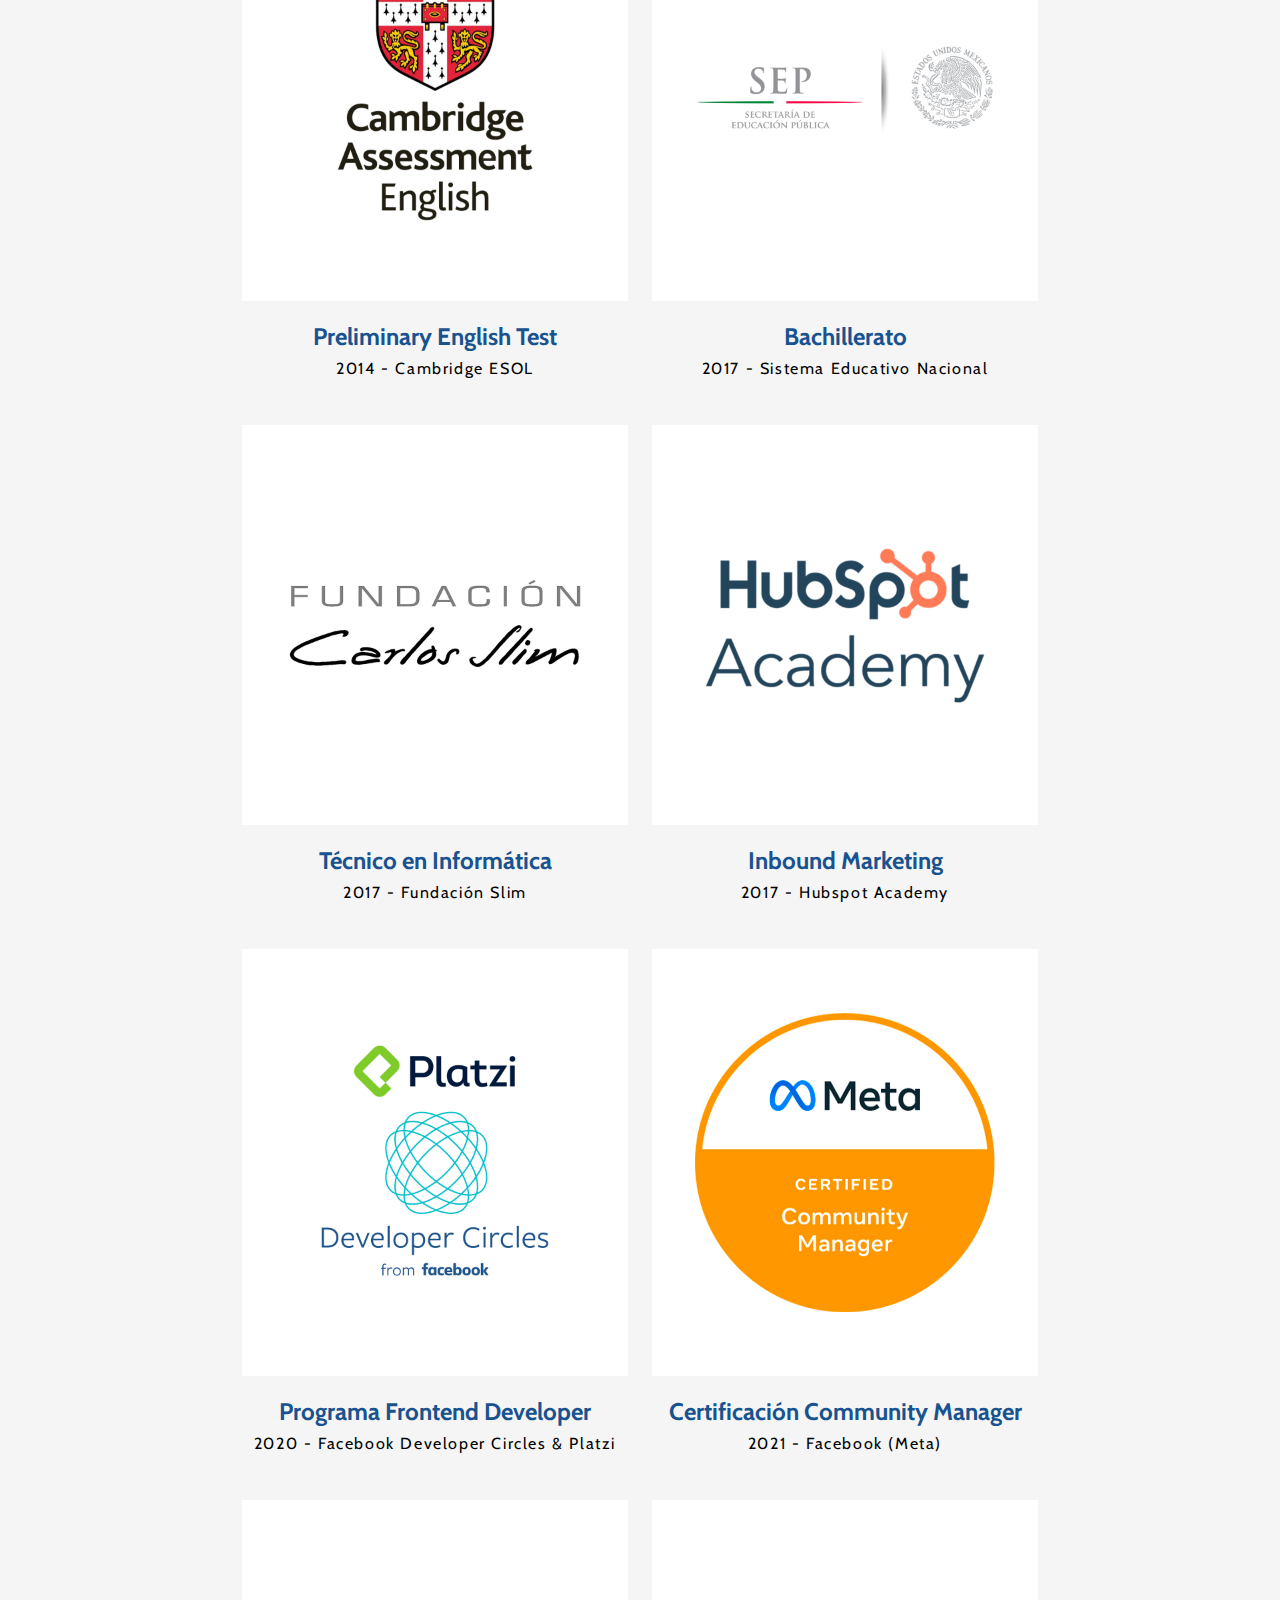
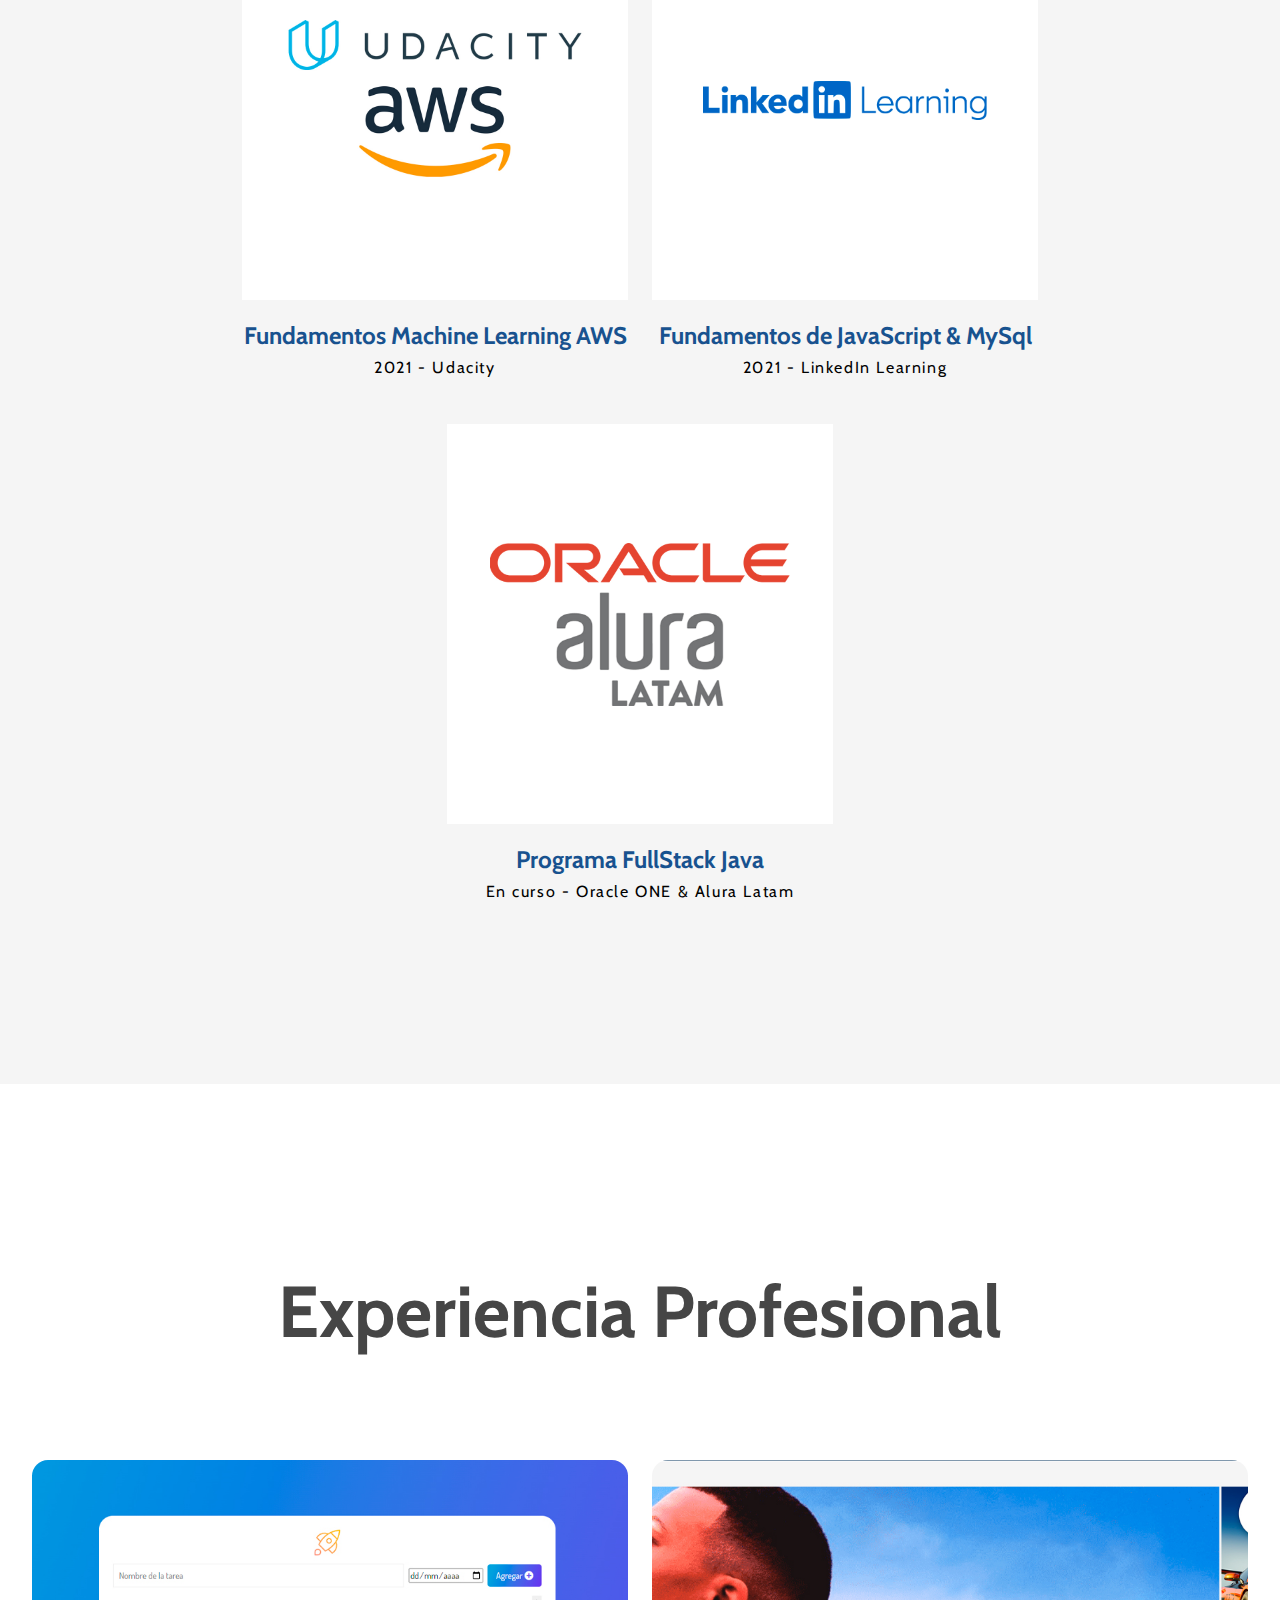
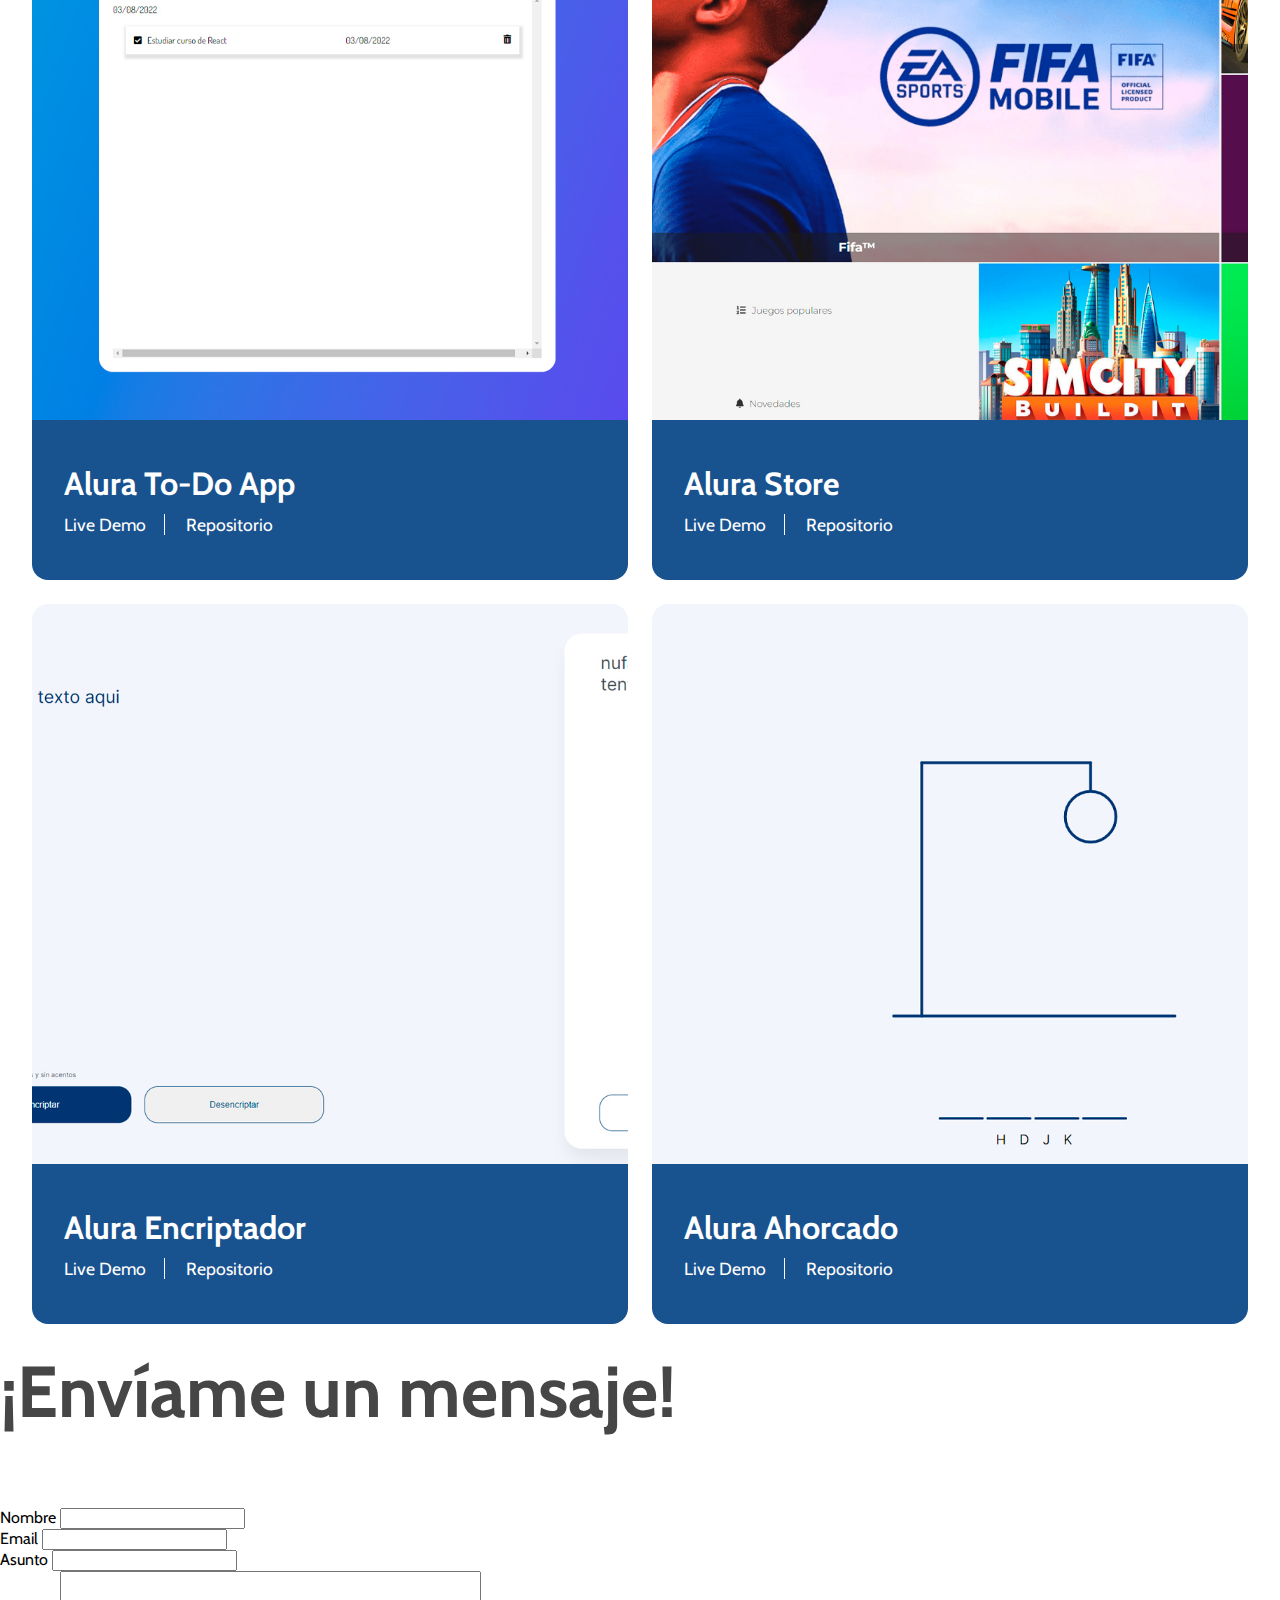
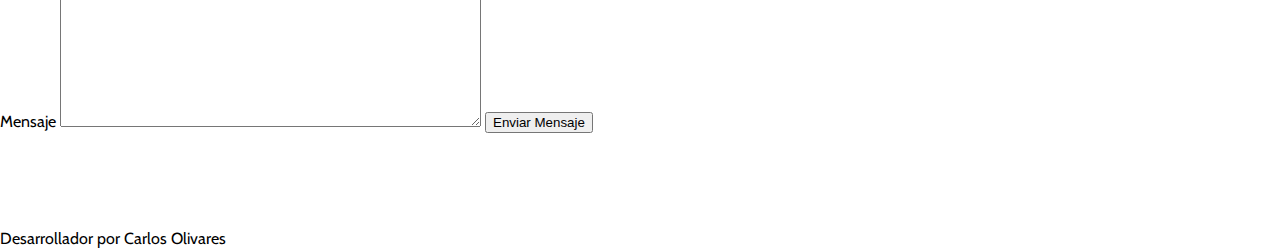
==== commit adc6710d: "creating a new portfolio gallery template and adding styles" ====
--- a/public/index.html
+++ b/public/index.html
@@ -438,36 +438,111 @@
             <h3 class="portfolio__title section-title">
               Experiencia Profesional
             </h3>
-            <ul class="portfolio__menu">
-              <li class="portfolio__menu_item">
-                <a href="" class="portfolio__menu_link active">Todo</a>
-              </li>
-              <li class="portfolio__menu_item">
-                <a href="" class="portfolio__menu_link">Web</a>
-              </li>
-              <li class="portfolio__menu_item">
-                <a href="" class="portfolio__menu_link">Branding</a>
-              </li>
-              <li class="portfolio__menu_item">
-                <a href="" class="portfolio__menu_link">Diseño gráfico</a>
-              </li>
-              <li class="portfolio__menu_item">
-                <a href="" class="portfolio__menu_link">Fotografía</a>
-              </li>
-            </ul>
             <div class="portfolio__gallery">
-              <div class="portfolio__featured"></div>
-              <div class="portfolio__featured"></div>
-              <div class="portfolio__featured"></div>
-              <div class="portfolio__featured"></div>
-              <div class="portfolio__featured"></div>
-              <div class="portfolio__featured"></div>
-              <div class="portfolio__featured"></div>
-              <div class="portfolio__featured"></div>
-              <div class="portfolio__featured"></div>
-              <div class="portfolio__featured"></div>
-              <div class="portfolio__featured"></div>
-              <div class="portfolio__featured"></div>
+              <div class="portfolio__box_1">
+                <a
+                  href="https://caryan57.github.io/todo-app/"
+                  target="_blank"
+                  class="portfolio__featured portfolio_1"
+                ></a>
+                <div class="portfolio__featured_content">
+                  <div class="featured__title">
+                    <h3>Alura To-Do App</h3>
+                  </div>
+                  <div class="featured__info">
+                    <a
+                      class="featured__link"
+                      href="https://caryan57.github.io/todo-app/"
+                      target="_blank"
+                      ><i class="fa-solid fa-laptop"></i> Live Demo</a
+                    >
+                    <a
+                      class="featured__link"
+                      href="https://github.com/caryan57/todo-app"
+                      target="_blank"
+                      ><i class="fa-solid fa-code"></i> Repositorio</a
+                    >
+                  </div>
+                </div>
+              </div>
+              <div class="portfolio__box_2">
+                <a
+                  href="https://caryan57.github.io/alura-store/"
+                  target="_blank"
+                  class="portfolio__featured portfolio_2"
+                ></a>
+                <div class="portfolio__featured_content">
+                  <div class="featured__title">
+                    <h3>Alura Store</h3>
+                  </div>
+                  <div class="featured__info">
+                    <a
+                      class="featured__link"
+                      href="https://caryan57.github.io/alura-store/"
+                      target="_blank"
+                      ><i class="fa-solid fa-laptop"></i> Live Demo</a
+                    >
+                    <a
+                      class="featured__link"
+                      href="https://github.com/caryan57/alura-store"
+                      target="_blank"
+                      ><i class="fa-solid fa-code"></i> Repositorio</a
+                    >
+                  </div>
+                </div>
+              </div>
+              <div class="portfolio__box_3">
+                <a
+                  href="https://caryan57.github.io/alura_encriptador/"
+                  target="_blank"
+                  class="portfolio__featured portfolio_3"
+                ></a>
+                <div class="portfolio__featured_content">
+                  <div class="featured__title">
+                    <h3>Alura Encriptador</h3>
+                  </div>
+                  <div class="featured__info">
+                    <a
+                      class="featured__link"
+                      href="https://caryan57.github.io/alura_encriptador/"
+                      target="_blank"
+                      ><i class="fa-solid fa-laptop"></i> Live Demo</a
+                    >
+                    <a
+                      class="featured__link"
+                      href="https://github.com/caryan57/alura_encriptador"
+                      target="_blank"
+                      ><i class="fa-solid fa-code"></i> Repositorio</a
+                    >
+                  </div>
+                </div>
+              </div>
+              <div class="portfolio__box_4">
+                <a
+                  href="https://caryan57.github.io/alura_ahorcado/"
+                  target="_blank"
+                  class="portfolio__featured portfolio_4"
+                ></a>
+                <div class="portfolio__featured_content">
+                  <div class="featured__title">
+                    <h3>Alura Ahorcado</h3>
+                  </div>
+                  <div class="featured__info">
+                    <a
+                      class="featured__link"
+                      href="https://caryan57.github.io/alura_ahorcado/"
+                      target="_blank"
+                      ><i class="fa-solid fa-laptop"></i> Live Demo</a
+                    >
+                    <a
+                      class="featured__link"
+                      href="https://github.com/caryan57/alura_ahorcado"
+                      target="_blank"
+                      ><i class="fa-solid fa-code"></i> Repositorio</a
+                    >
+                  </div>
+                </div>
+              </div>
             </div>
           </div>
         </section>
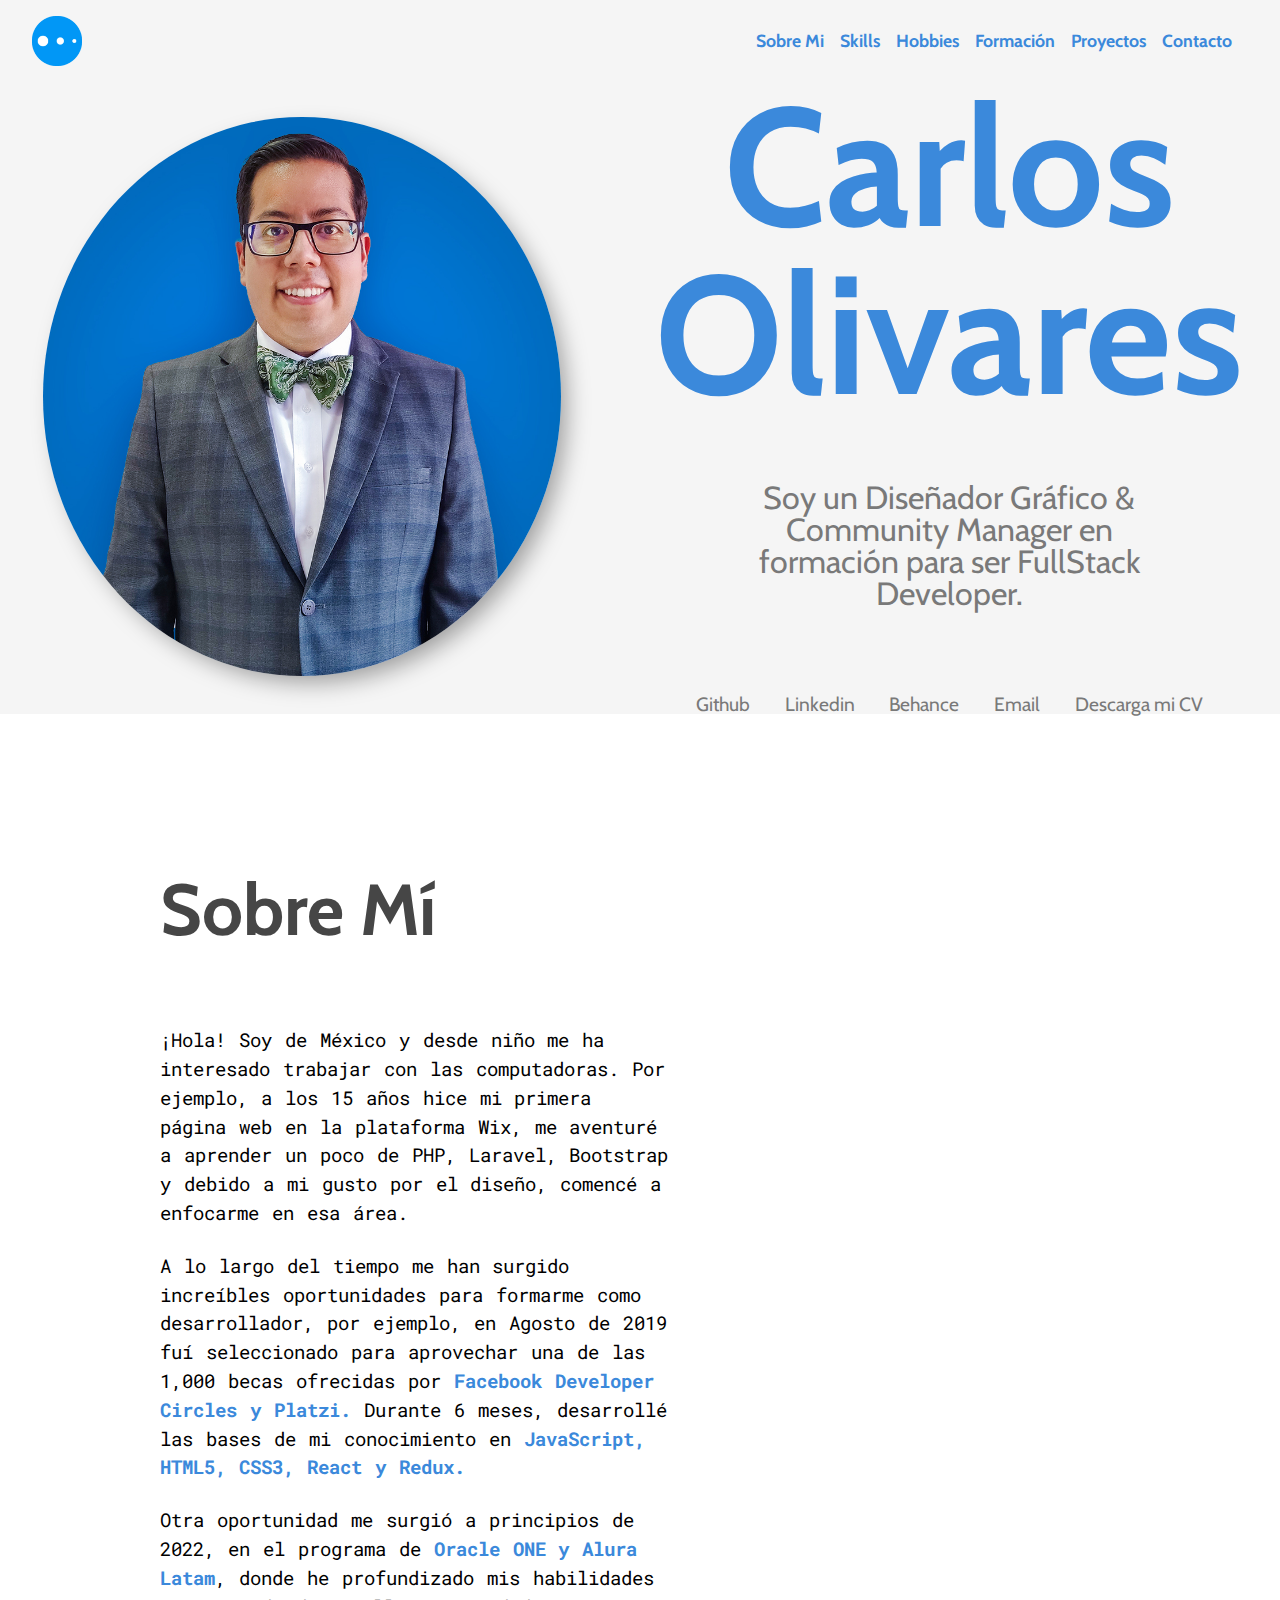
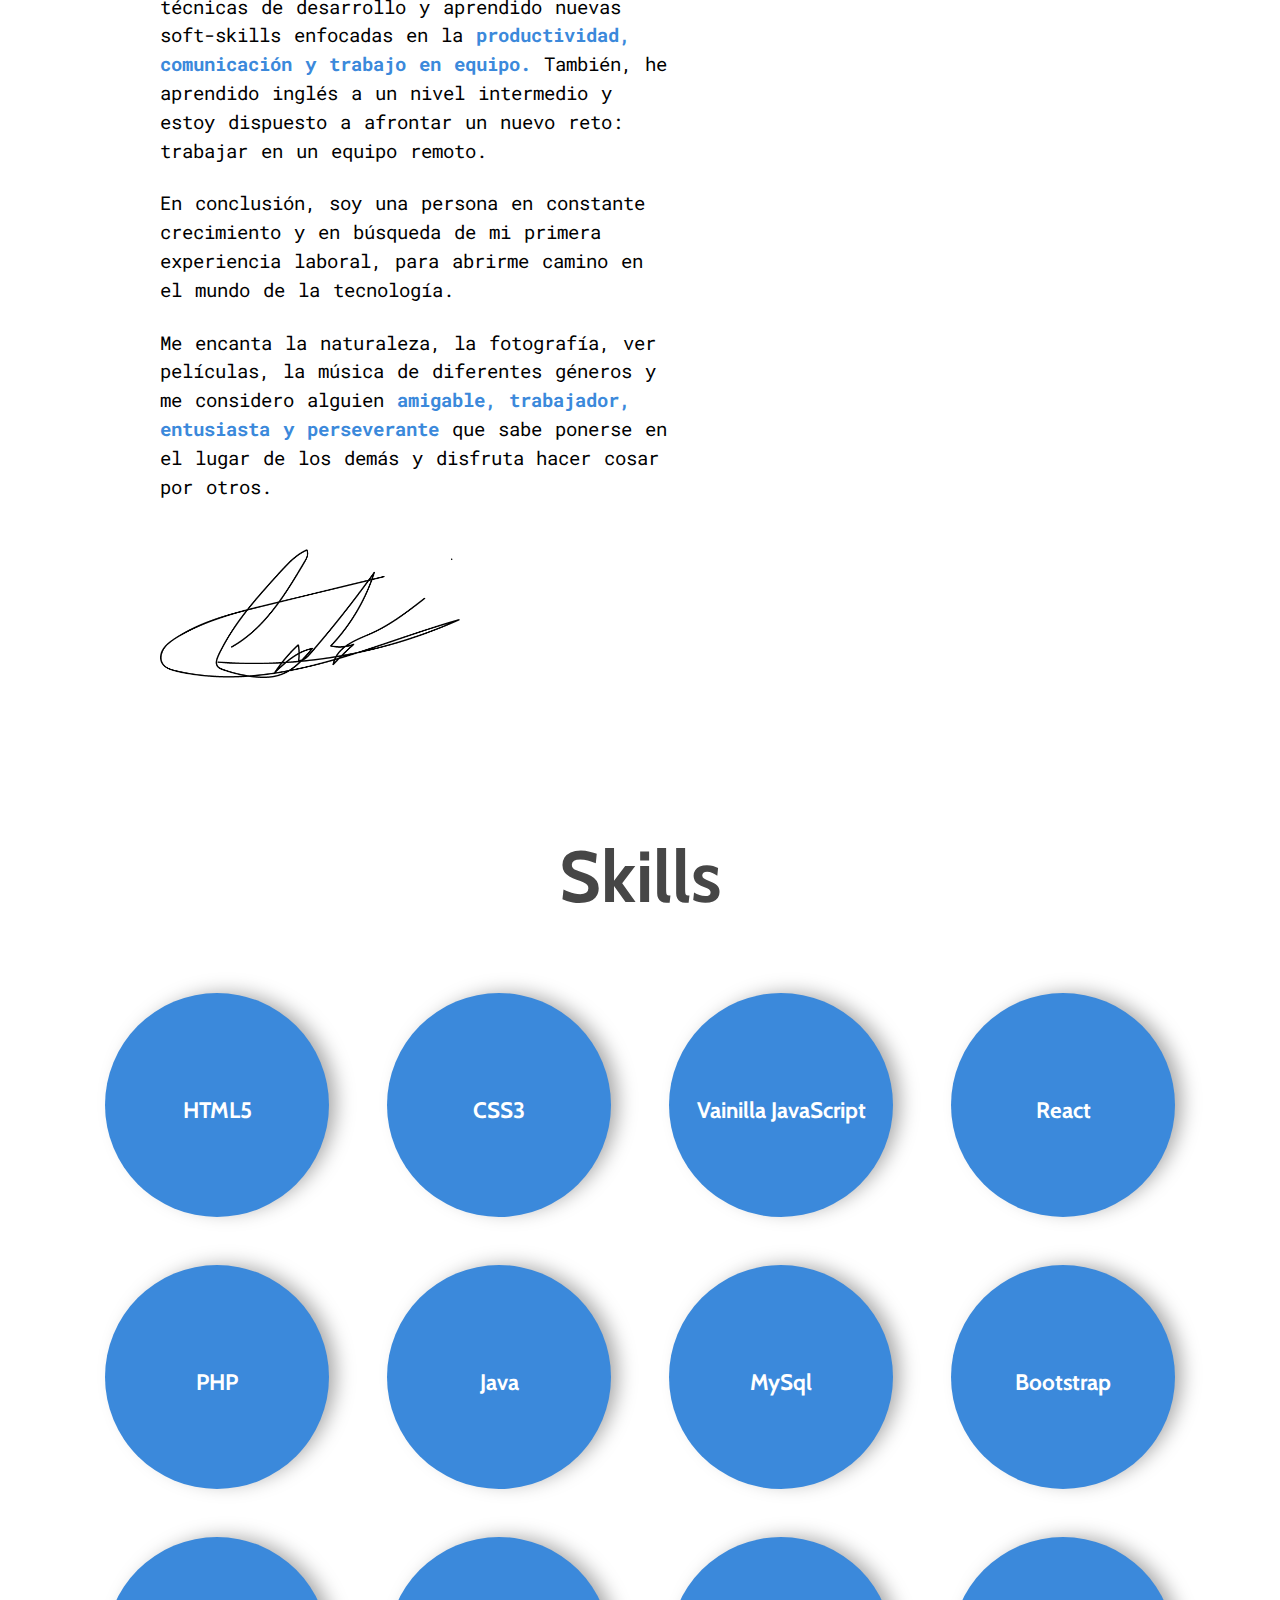
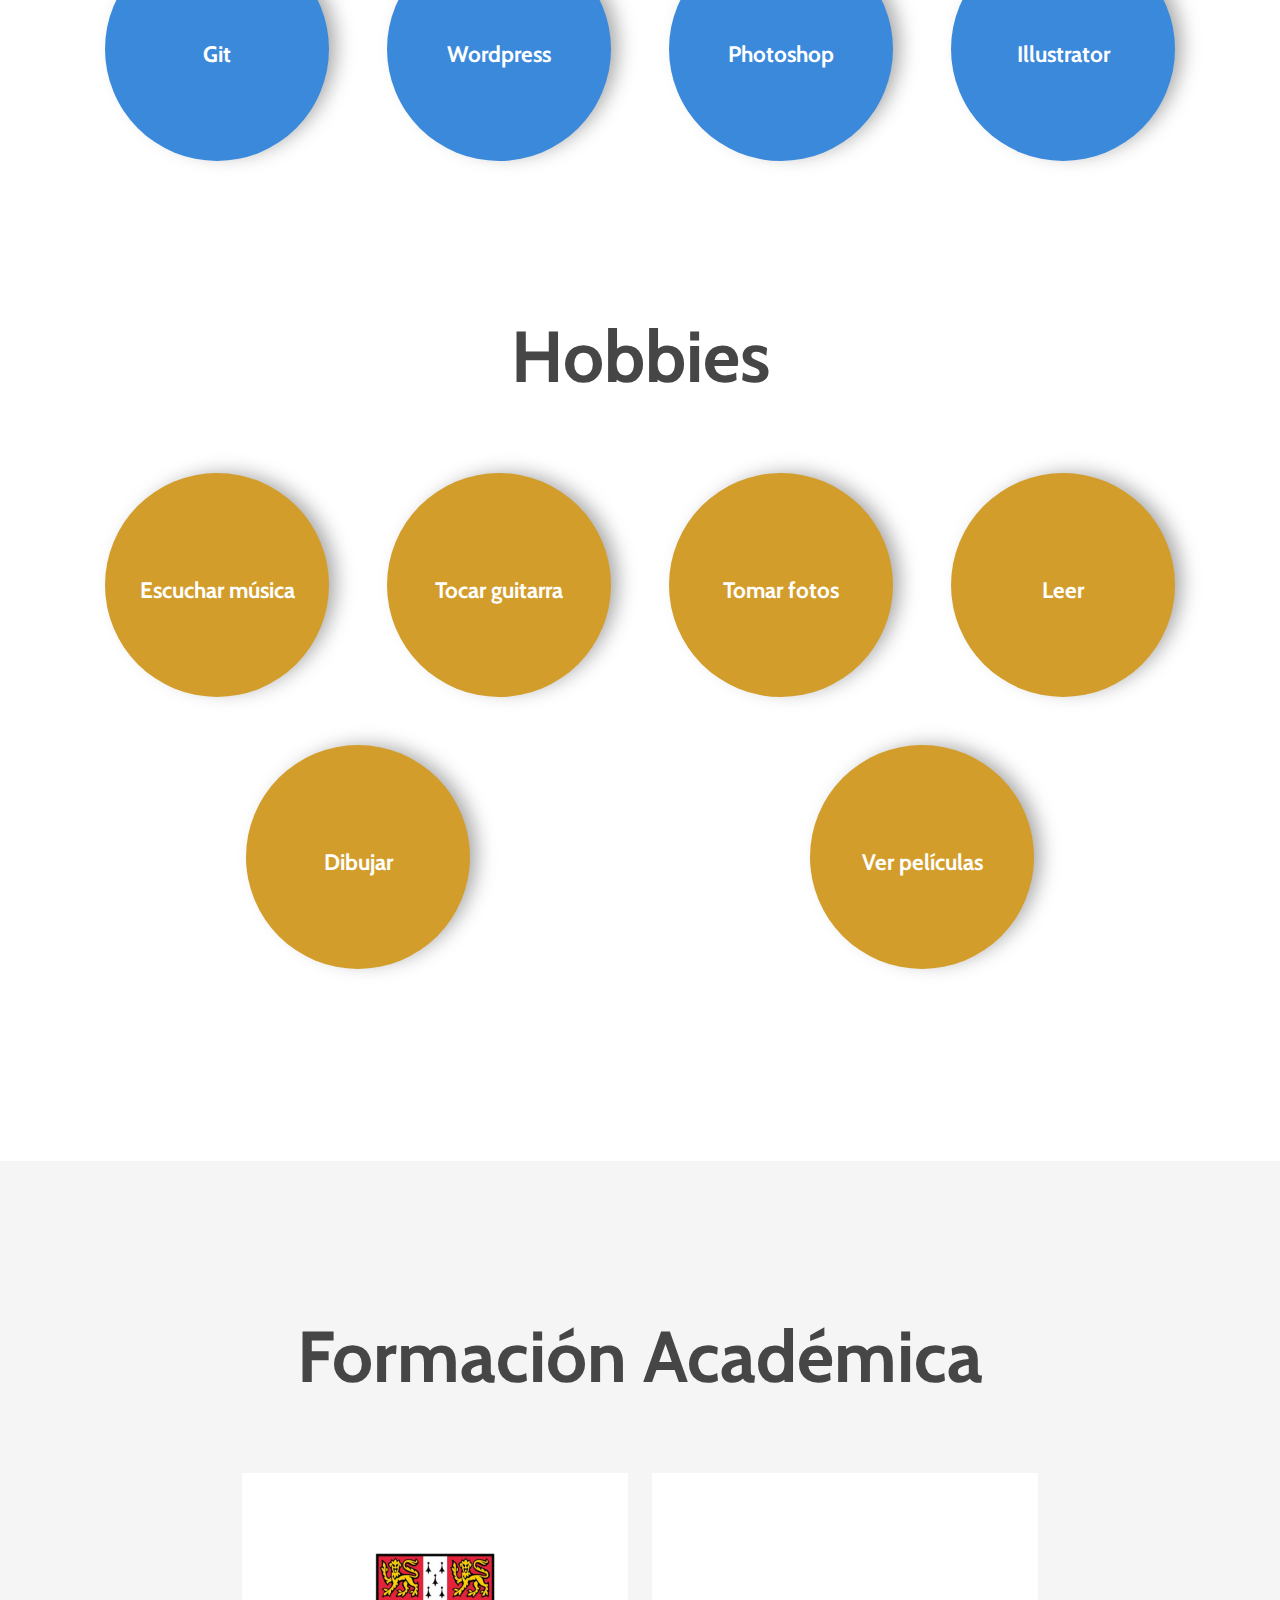
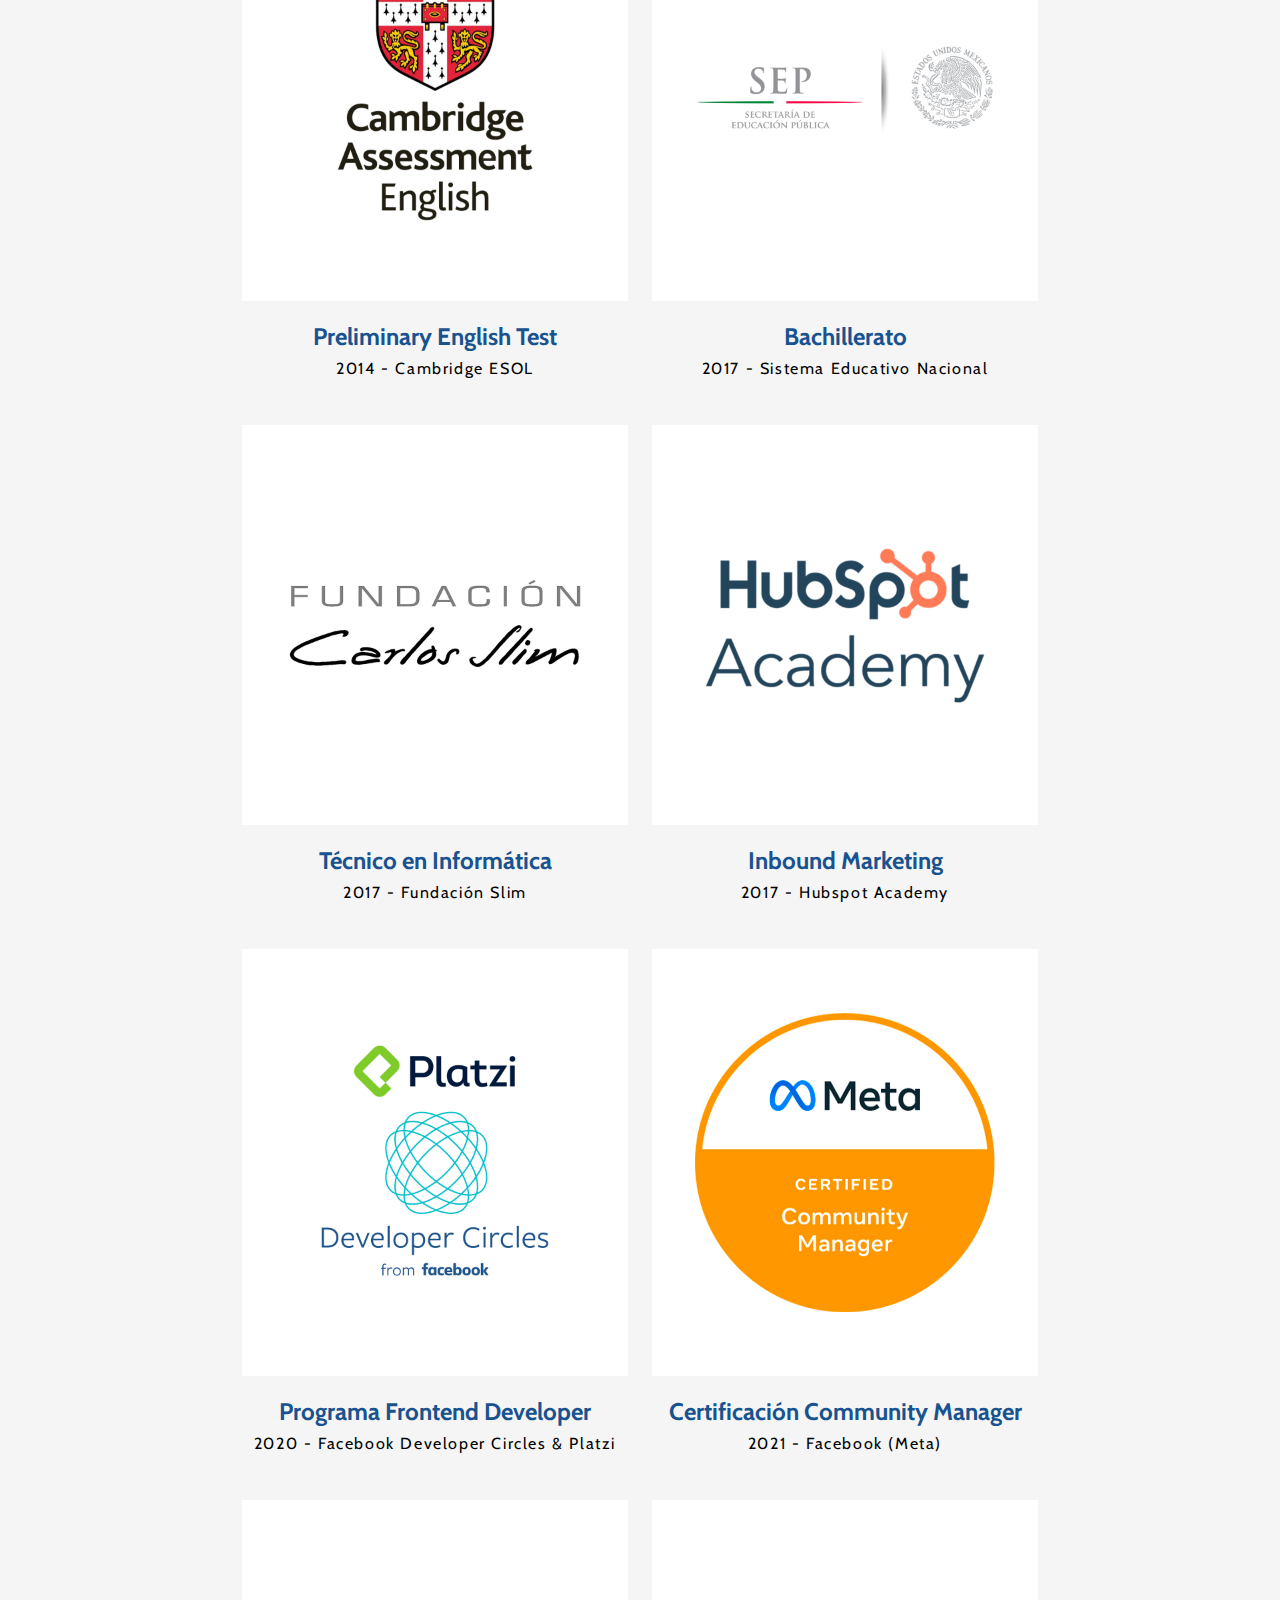
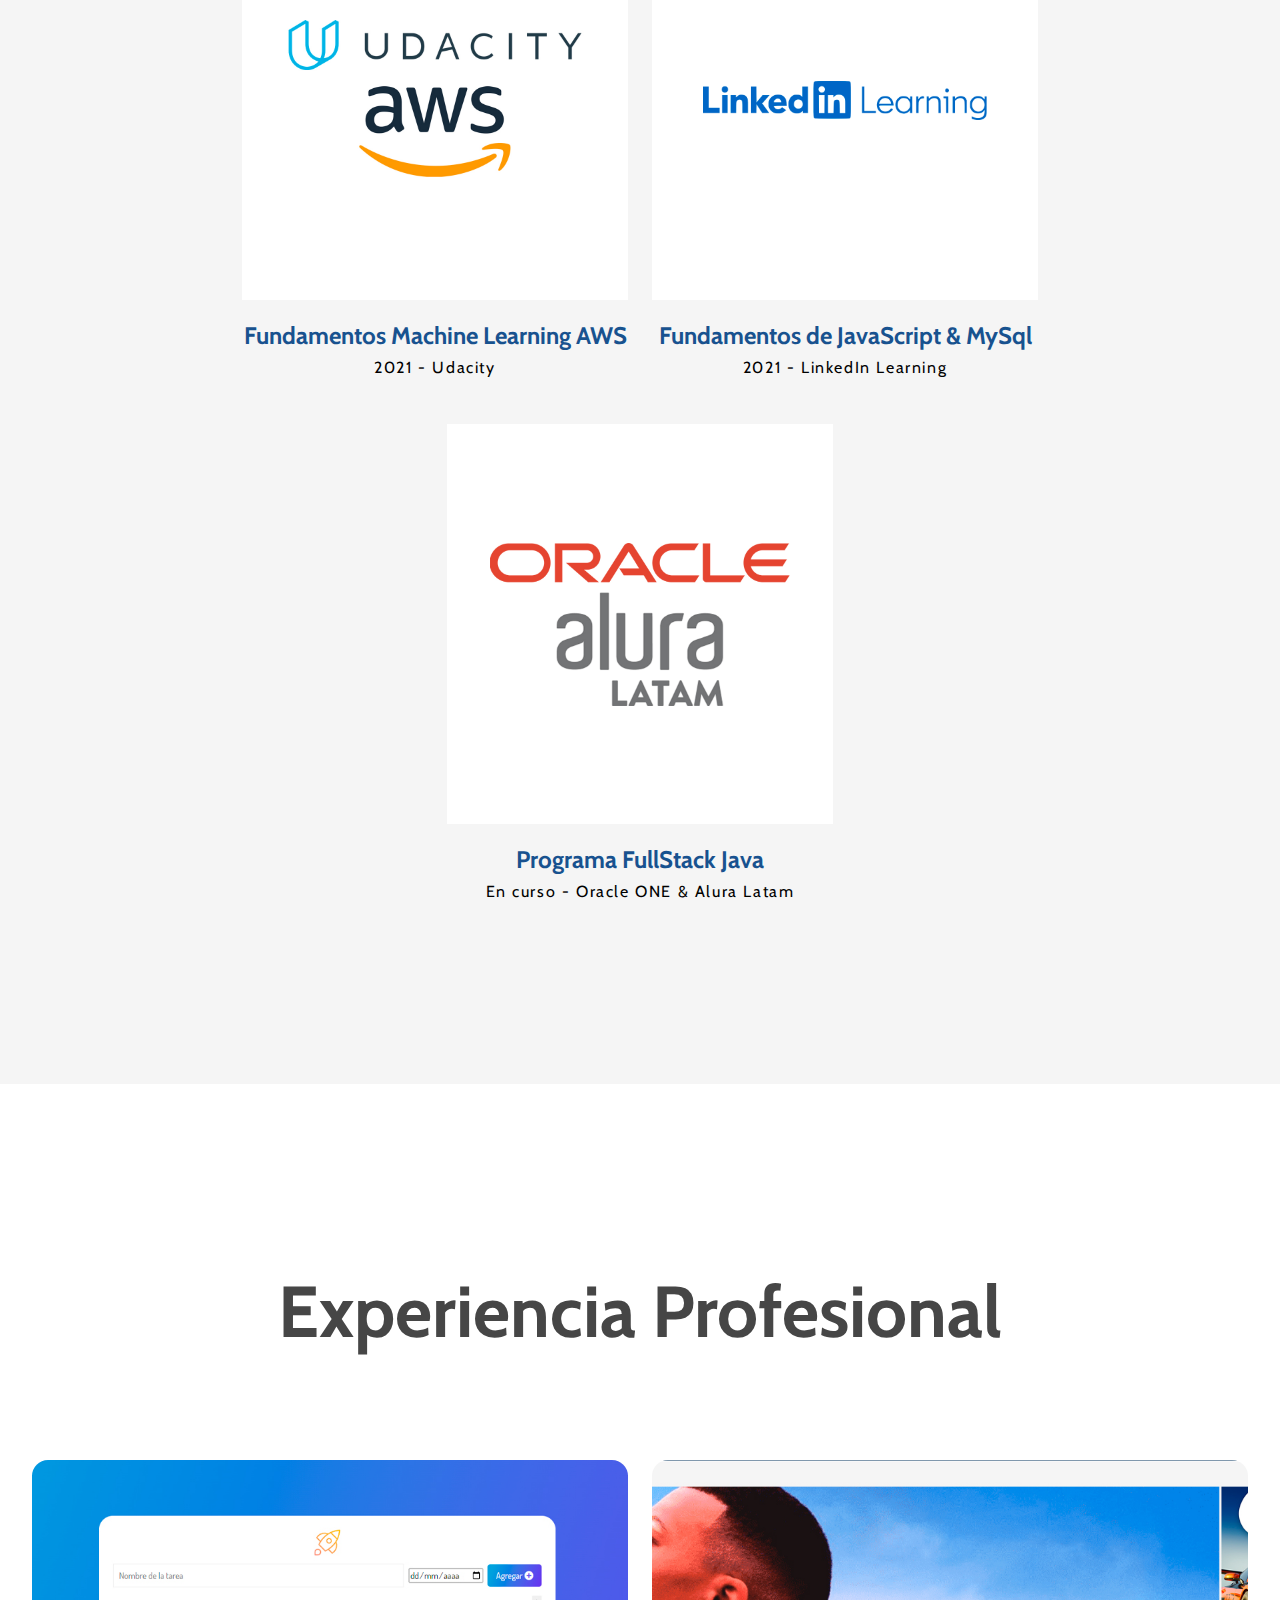
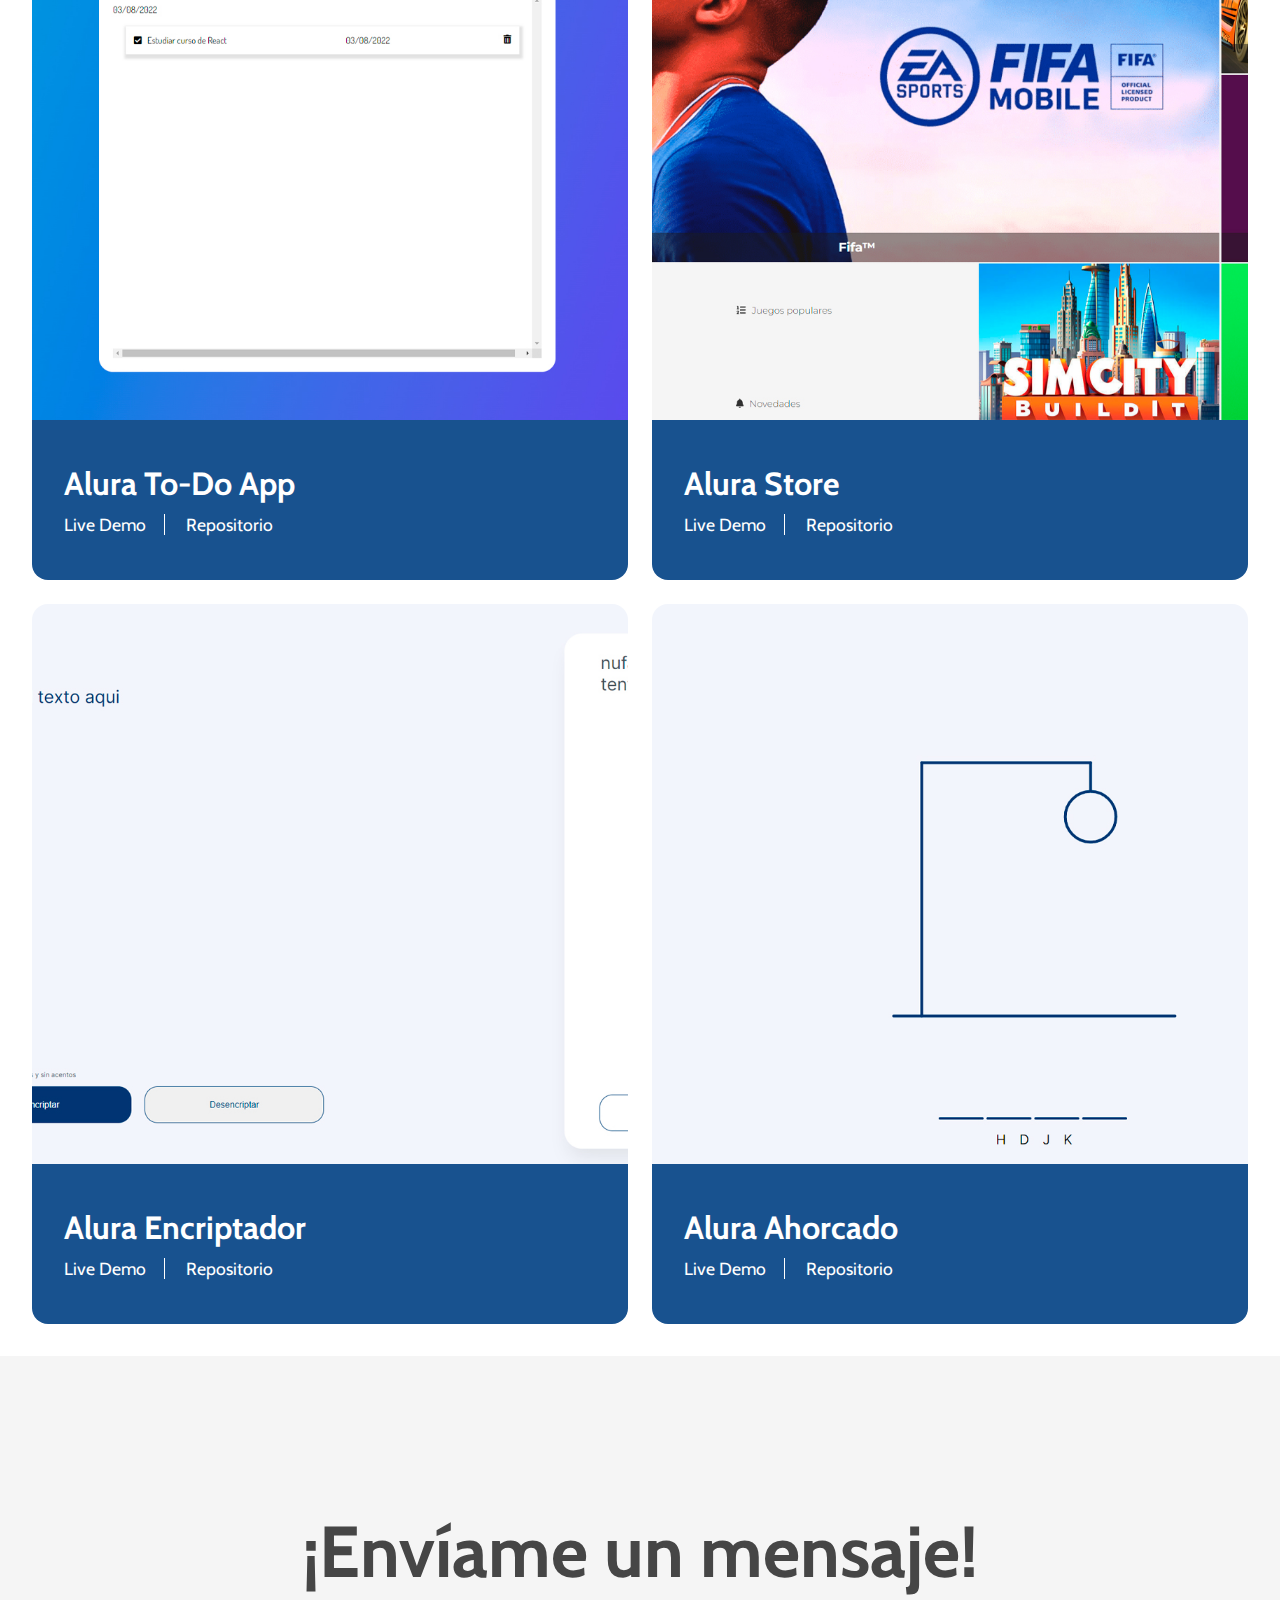
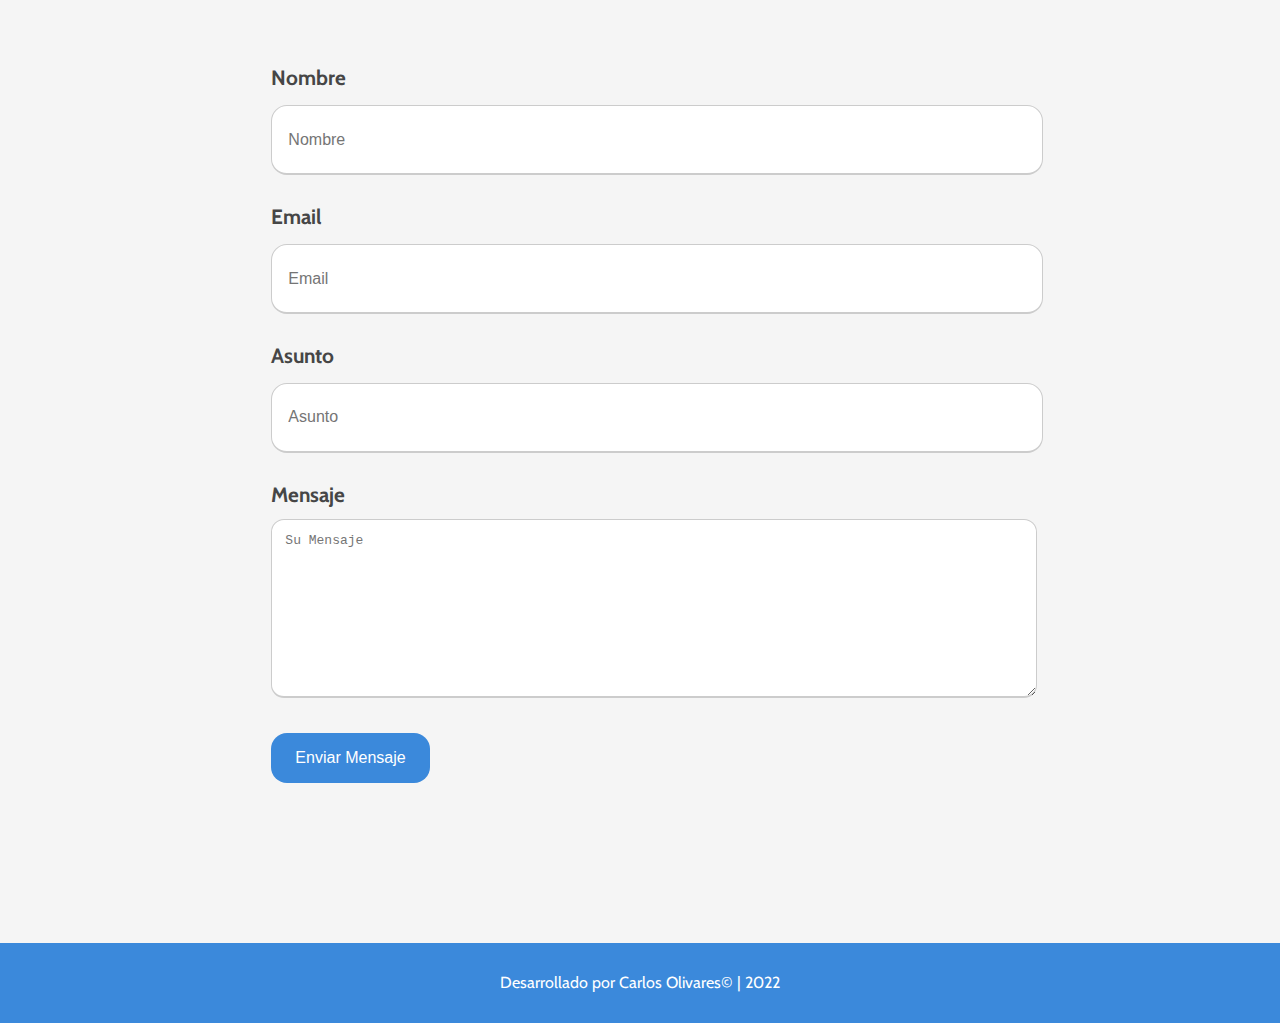
==== commit 81a51d49: "adding footer and contact form styles" ====
--- a/public/index.html
+++ b/public/index.html
@@ -34,6 +34,7 @@
     <link rel="stylesheet" href="./assets/css/custom.css" />
     <link rel="stylesheet" href="./assets/css/header/site__header.css" />
     <link rel="stylesheet" href="./assets/css/main/site__main.css" />
+    <link rel="stylesheet" href="./assets/css/main/hero/site__hero.css" />
     <link rel="stylesheet" href="./assets/css/main/about/site__about.css" />
     <link rel="stylesheet" href="./assets/css/main/skills/site__skills.css" />
     <link rel="stylesheet" href="./assets/css/main/hobbies/site__hobbies.css" />
@@ -45,6 +46,7 @@
       rel="stylesheet"
       href="./assets/css/main/portfolio/site__portfolio.css"
     />
+    <link rel="stylesheet" href="./assets/css/main/contact/site__contact.css" />
     <link rel="stylesheet" href="./assets/css/footer/site__footer.css" />
   </head>
   <body>
@@ -560,6 +562,8 @@
                       name="name"
                       id="name"
                       data-input="name"
+                      placeholder="Nombre"
+                      required
                     />
                   </div>
                   <div class="form__input">
@@ -570,6 +574,8 @@
                       name="email"
                       id="email"
                       data-input="email"
+                      placeholder="Email"
+                      required
                     />
                   </div>
                   <div class="form__input">
@@ -580,24 +586,28 @@
                       name="subject"
                       id="subject"
                       data-input="subject"
-                    />
-                  </div>
+                      placeholder="Asunto"
+                      required
+                    />
+                  </div>
+                </div>
+                <div class="form__input">
+                  <label for="message" class="contact__label">Mensaje</label>
+                  <textarea
+                    name="message"
+                    class="contact__input text-message"
+                    id="message"
+                    data-input="message"
+                    rows="10"
+                    cols="50"
+                    placeholder="Su Mensaje"
+                    required
+                  ></textarea>
                 </div>
                 <div class="contact__form_bottom">
-                  <div class="form__input">
-                    <label for="message" class="contact__label">Mensaje</label>
-                    <textarea
-                      name="message"
-                      class="contact__input"
-                      id="message"
-                      data-input="message"
-                      rows="10"
-                      cols="50"
-                    ></textarea>
-                    <button class="contact__submit" type="submit">
-                      Enviar Mensaje
-                    </button>
-                  </div>
+                  <button class="contact__submit" type="submit">
+                    Enviar Mensaje
+                  </button>
                 </div>
               </form>
             </div>
@@ -605,7 +615,7 @@
         </section>
       </main>
       <footer class="site__footer">
-        <p class="footer__copy">Desarrollador por Carlos Olivares</p>
+        <p class="footer__copy">Desarrollado por Carlos Olivares© | 2022</p>
       </footer>
     </div>
   </body>
--- a/public/assets/css/custom.css
+++ b/public/assets/css/custom.css
@@ -19,5 +19,5 @@
   display: grid;
   grid-template-areas: 'header' 'main' 'footer';
   grid-template-columns: auto;
-  grid-template-rows: auto 100% auto;
+  grid-template-rows: auto;
 }
--- a/public/assets/css/main/site__main.css
+++ b/public/assets/css/main/site__main.css
@@ -1,5 +1,3 @@
-@import './hero/site__hero.css';
-
 .site__main {
   grid-area: main;
 }
--- a/public/assets/css/main/hero/site__hero.css
+++ b/public/assets/css/main/hero/site__hero.css
@@ -0,0 +1,11 @@
+@import './hero__profile.css';
+@import './hero__content.css';
+@import './hero__social.css';
+
+.site__hero {
+  display: flex;
+  justify-content: space-evenly;
+  align-items: center;
+  background-color: var(--light-gray);
+  margin-bottom: 10rem;
+}
--- a/public/assets/css/main/contact/site__contact.css
+++ b/public/assets/css/main/contact/site__contact.css
@@ -0,0 +1,6 @@
+@import './contact__content.css';
+
+.site__contact {
+  padding: 10rem 4rem;
+  background-color: var(--light-gray);
+}
--- a/public/assets/css/footer/site__footer.css
+++ b/public/assets/css/footer/site__footer.css
@@ -1,3 +1,9 @@
 .site__footer {
   grid-area: footer;
+  padding: 2rem;
+  display: flex;
+  justify-content: center;
+  align-items: center;
+  color: white;
+  background-color: var(--main-blue);
 }
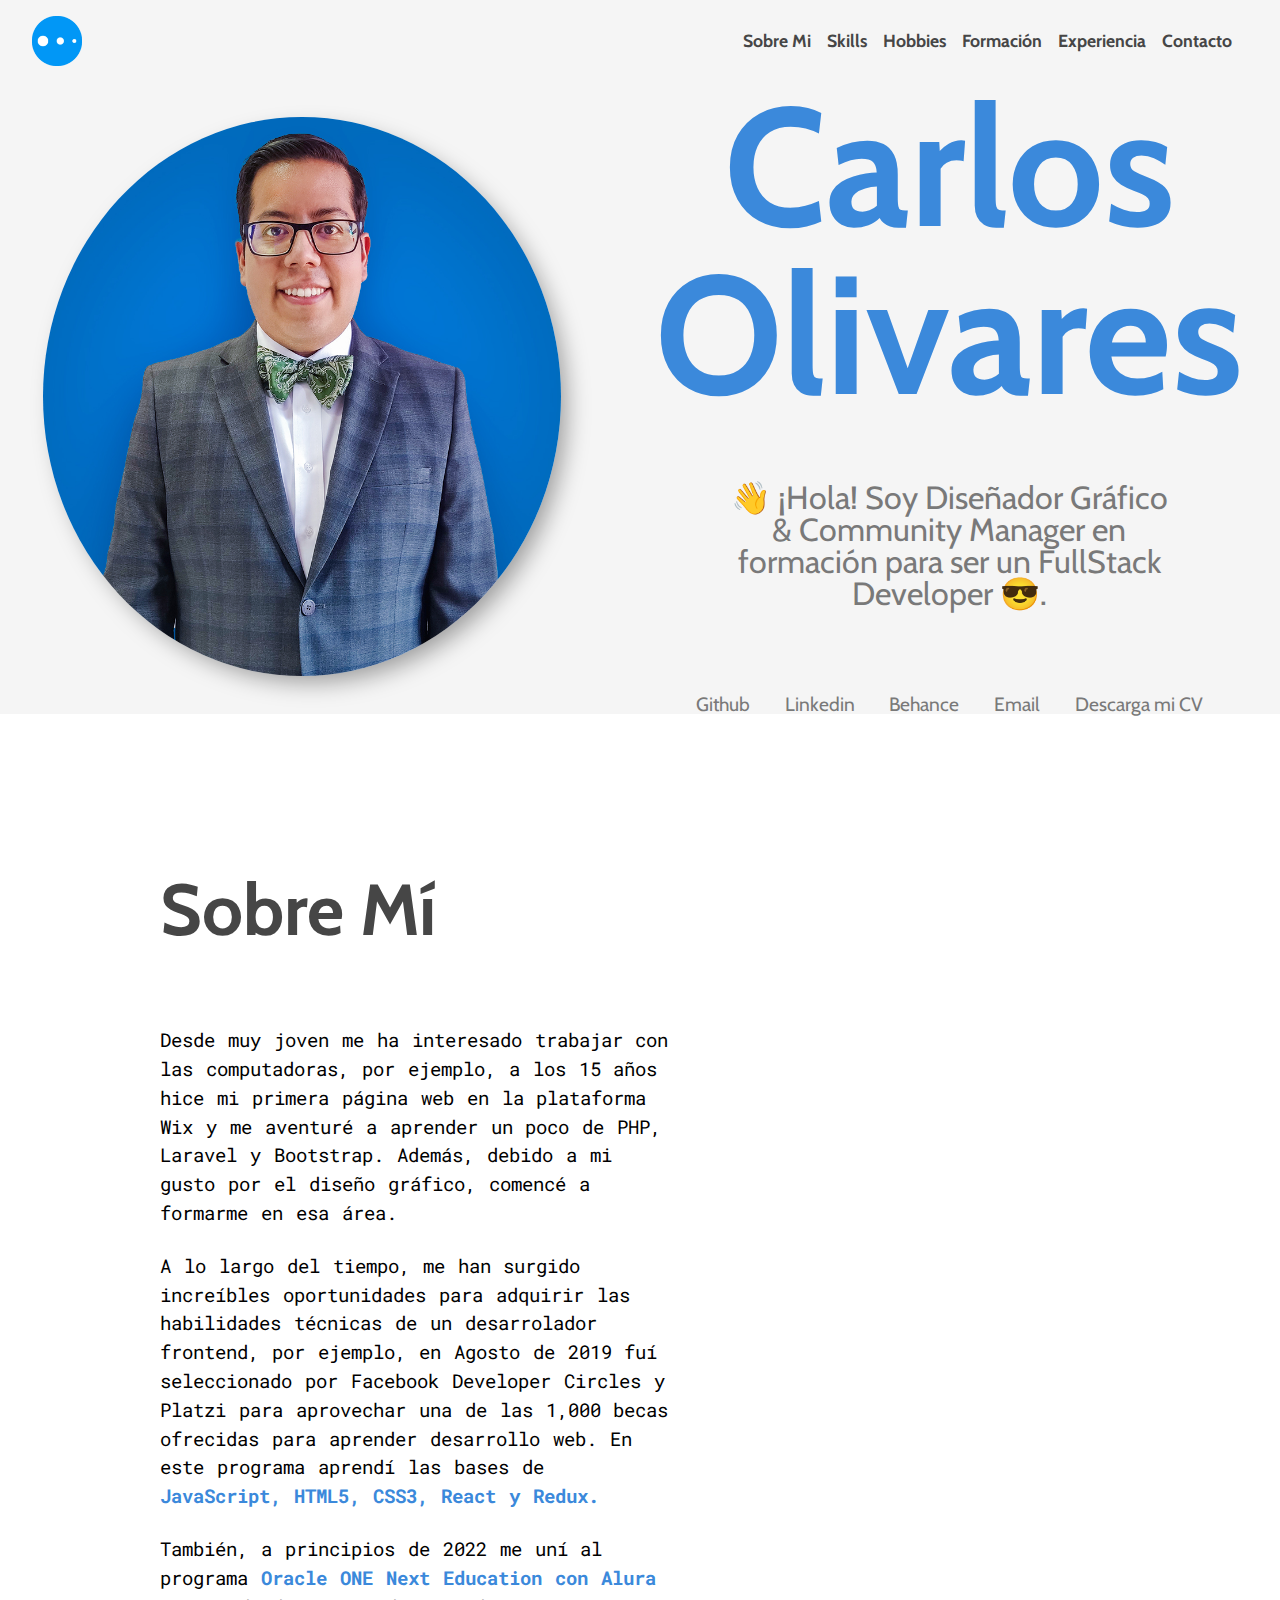
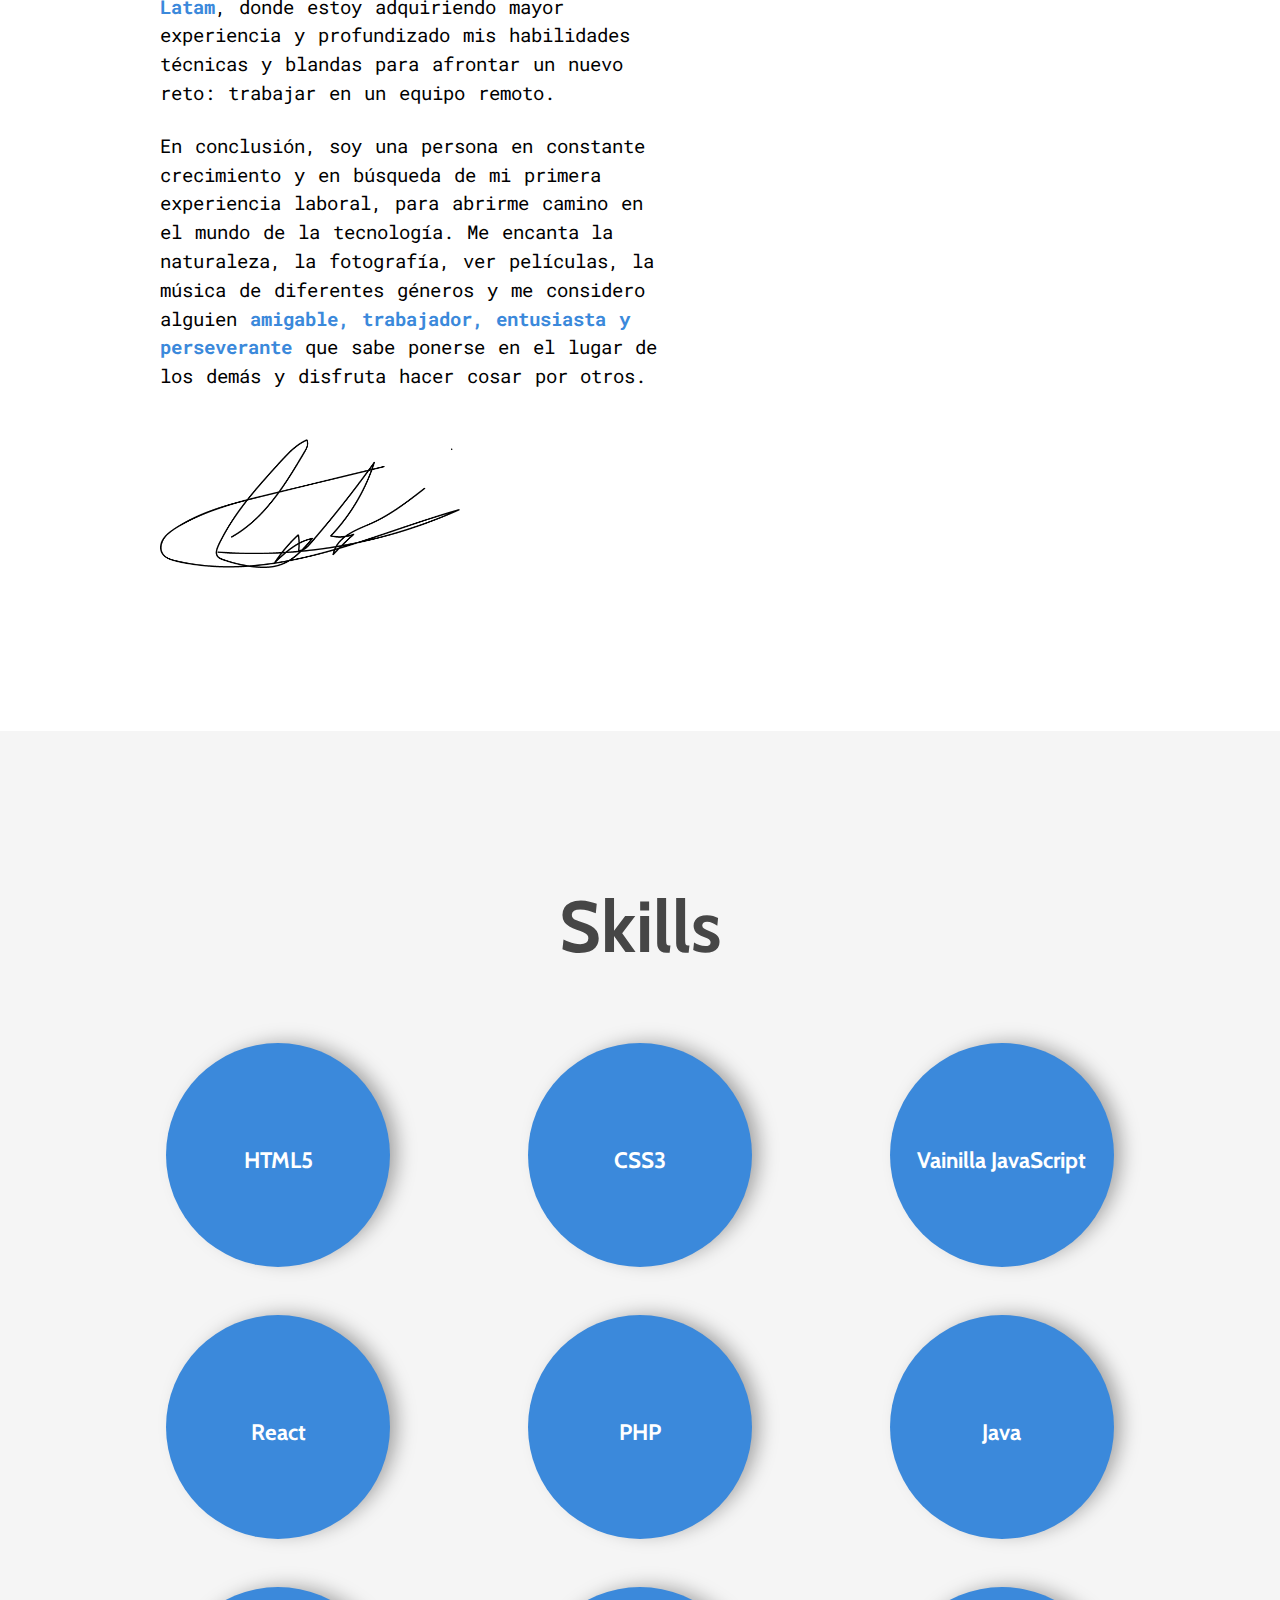
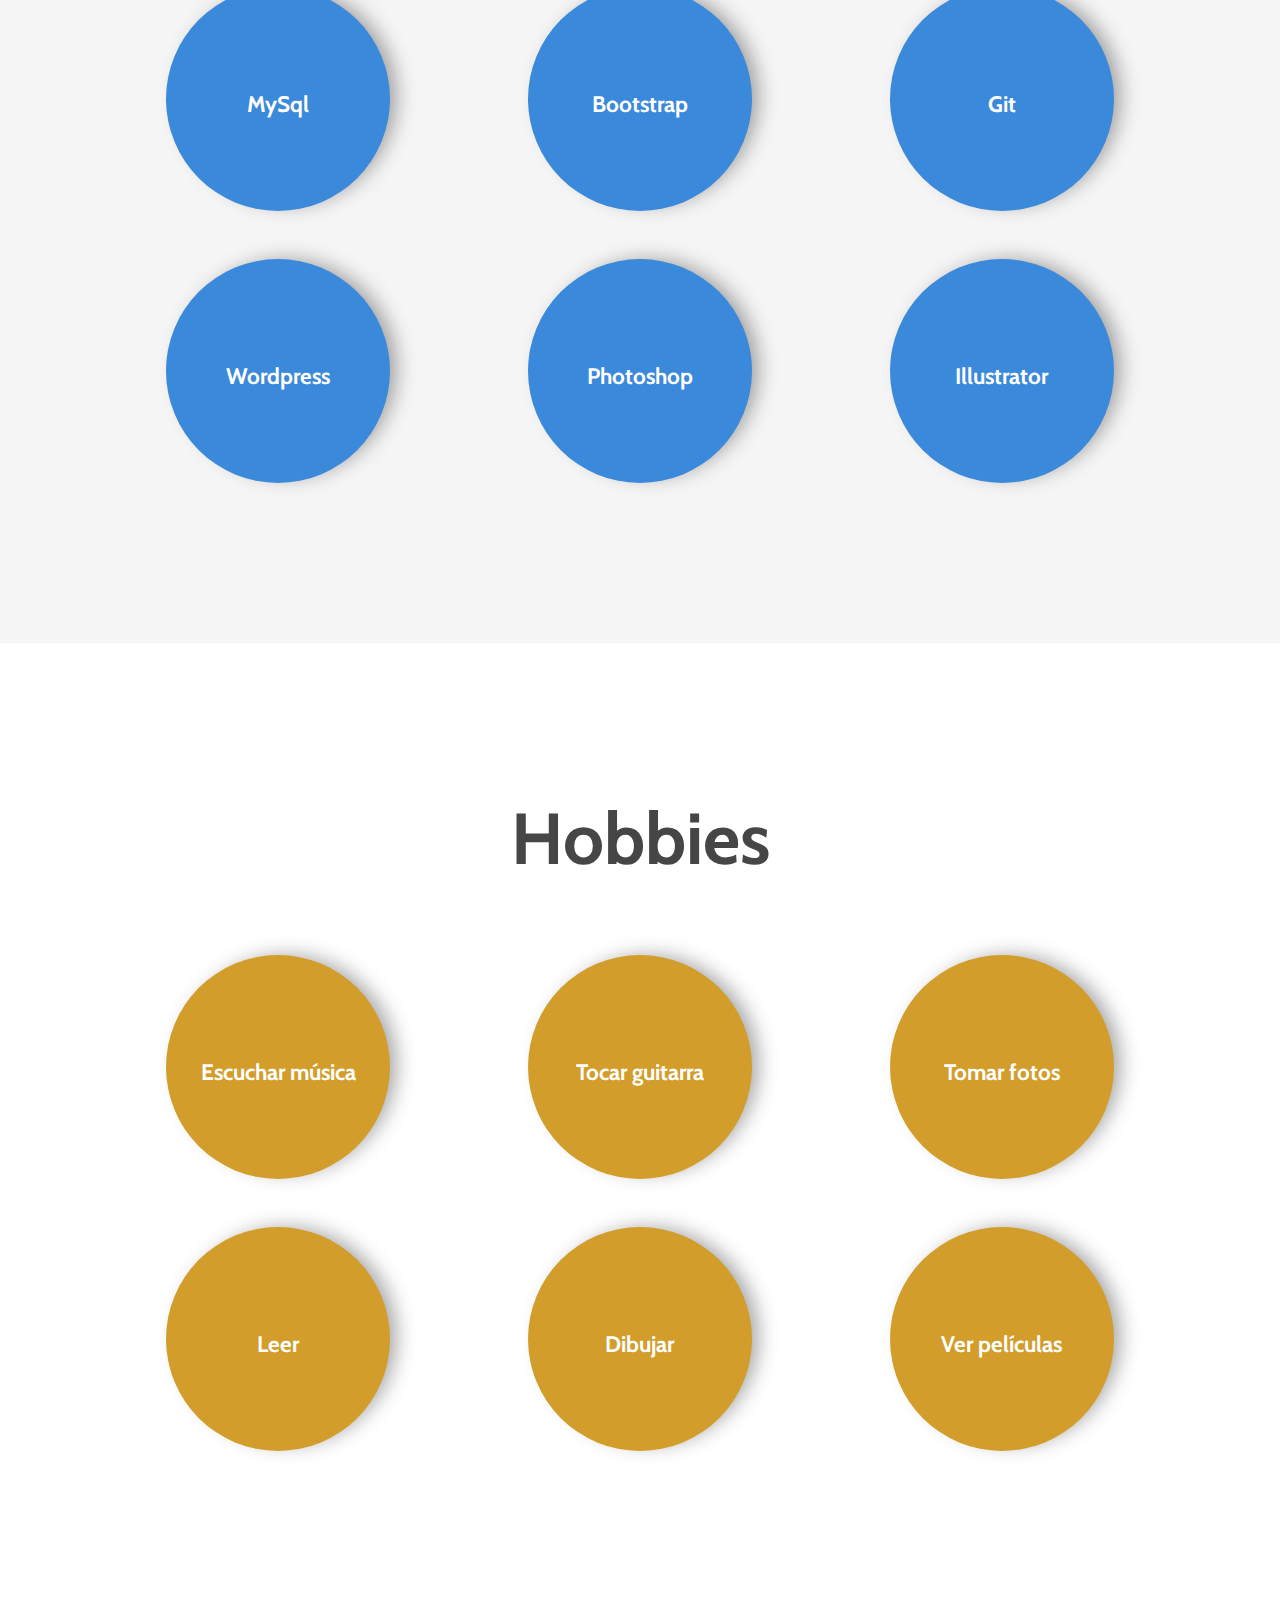
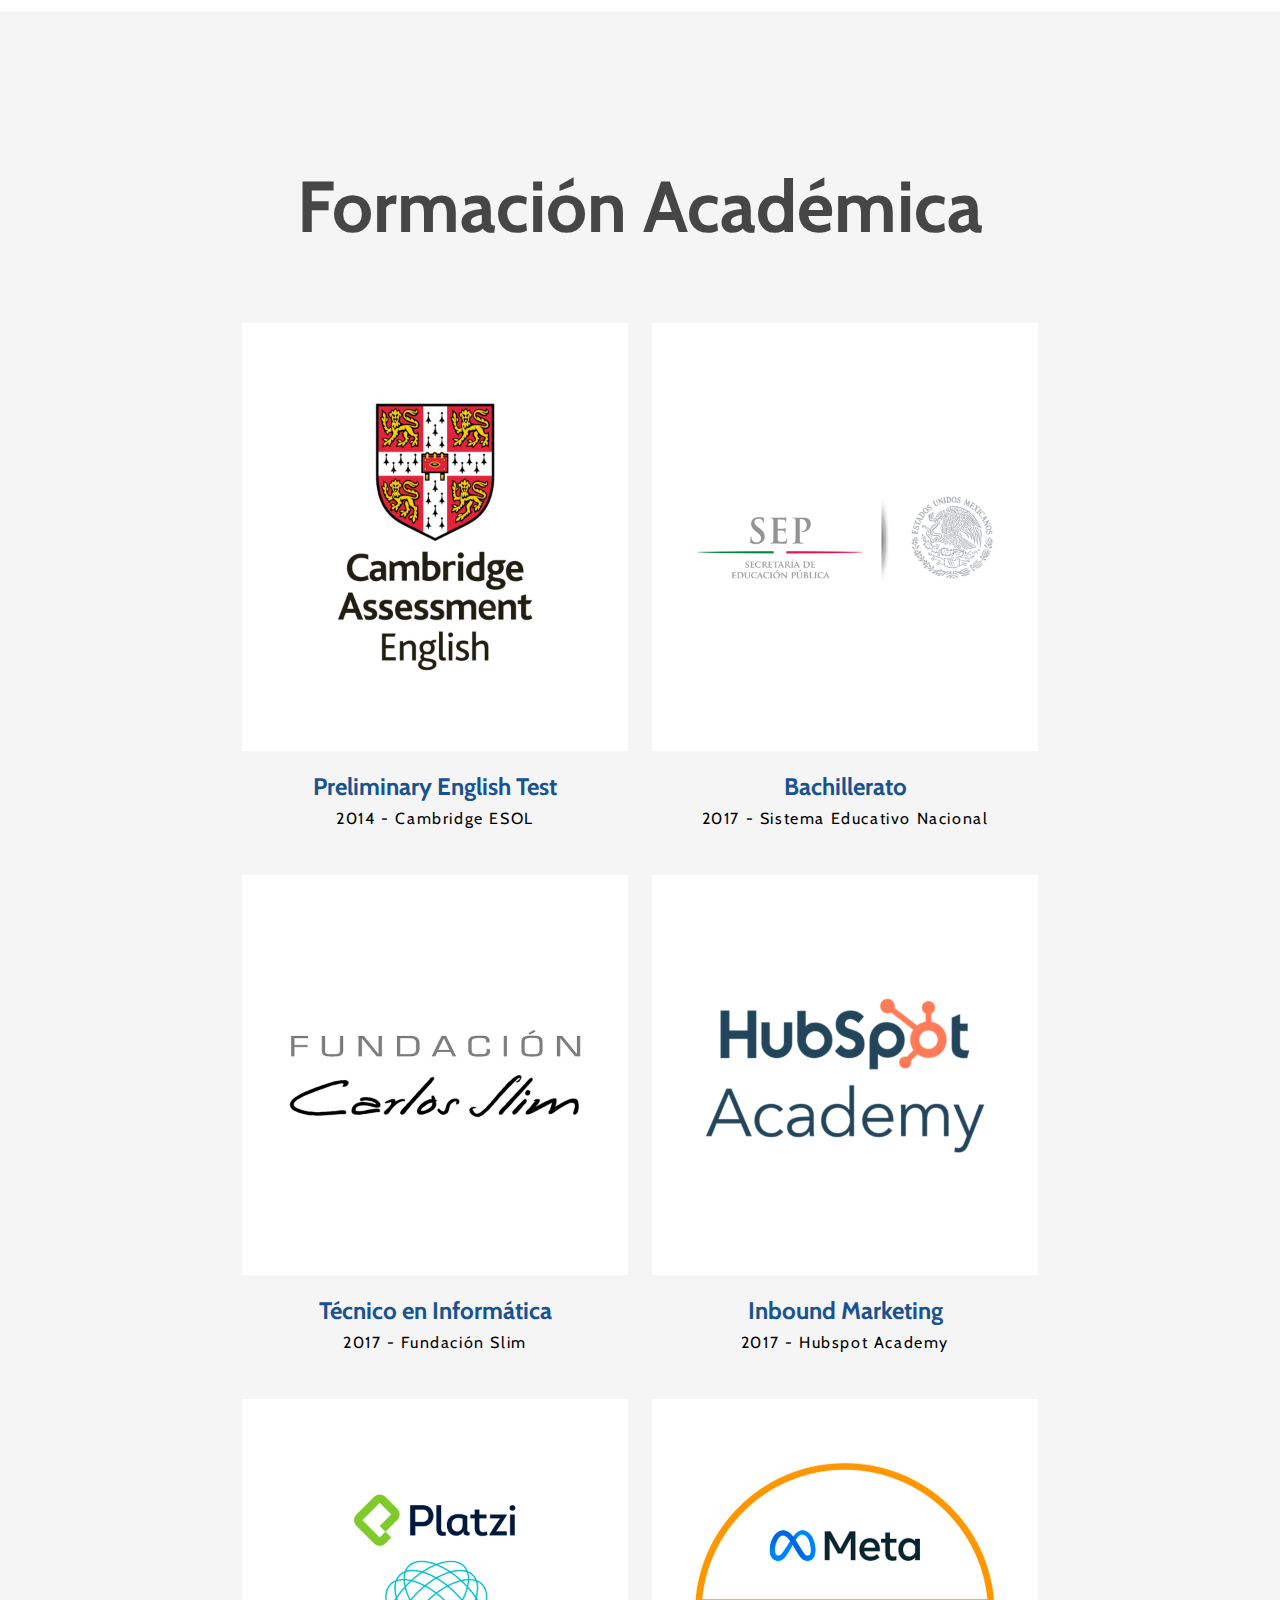
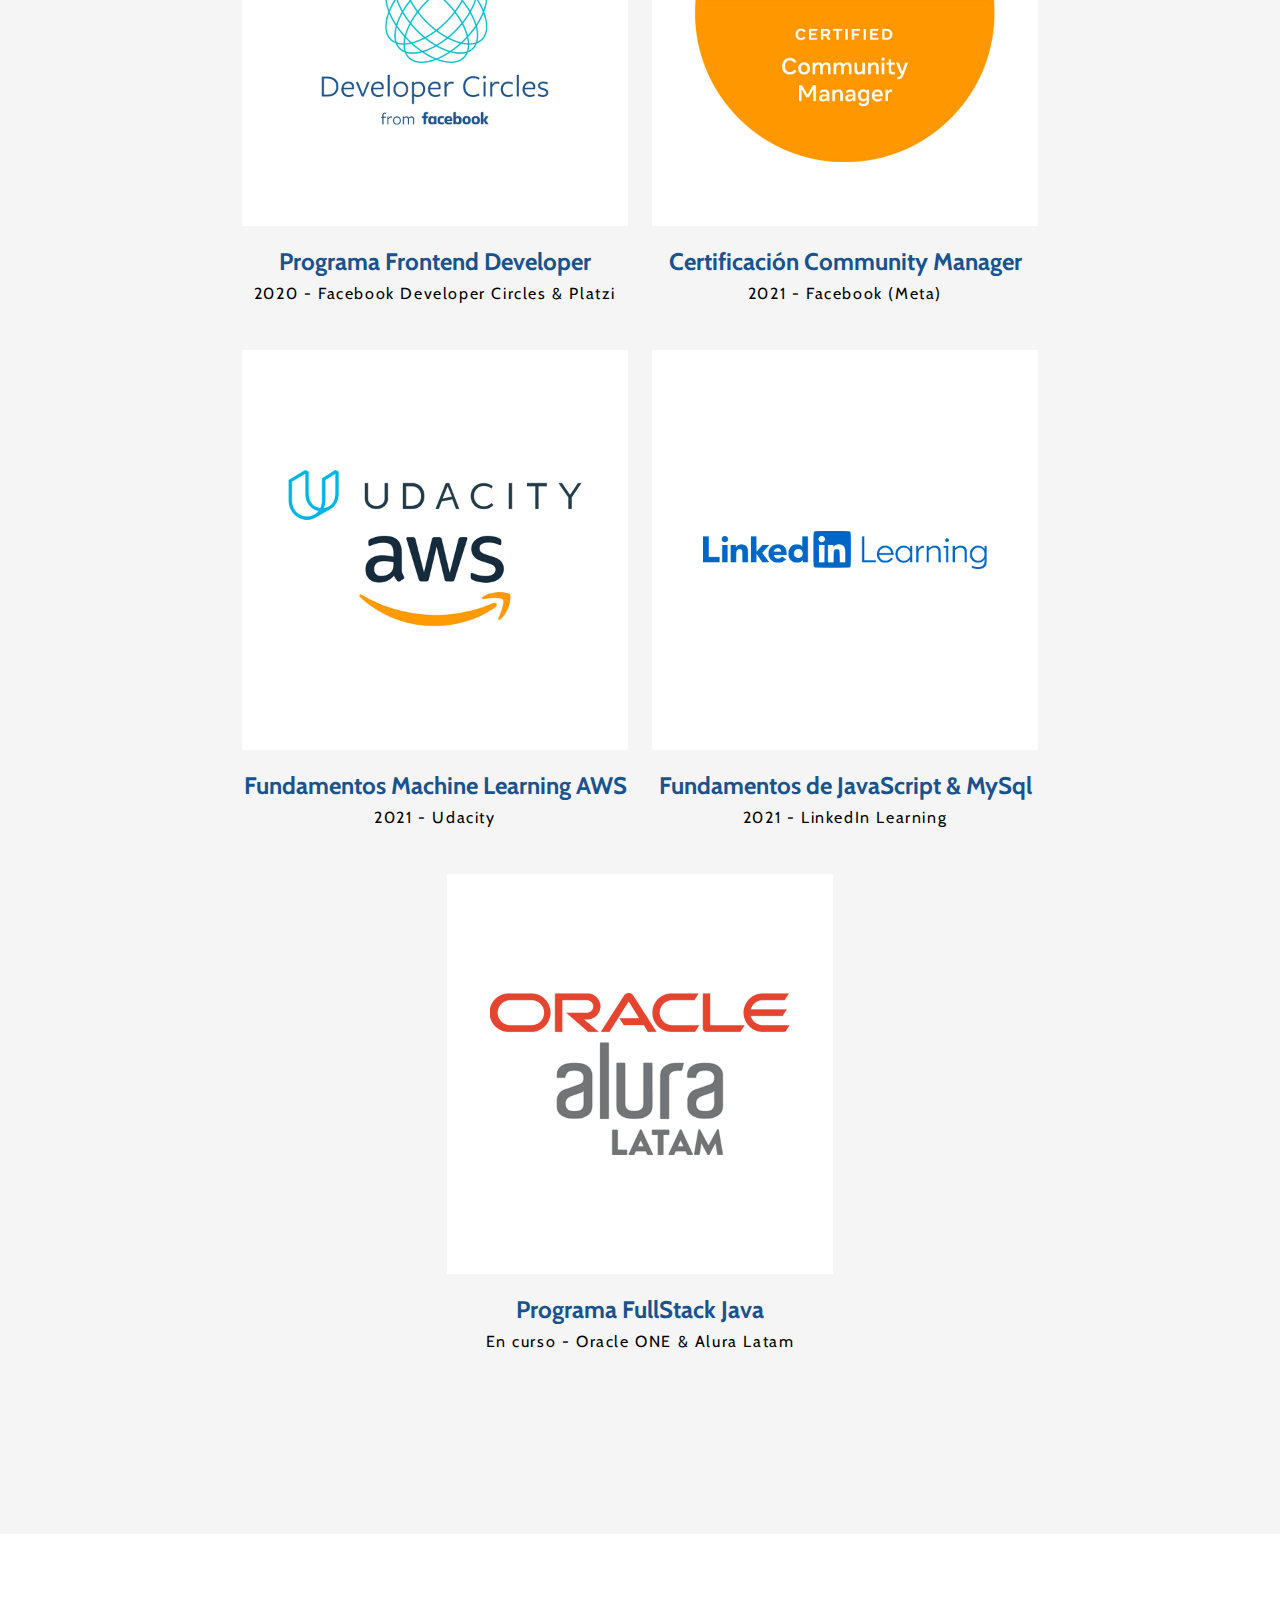
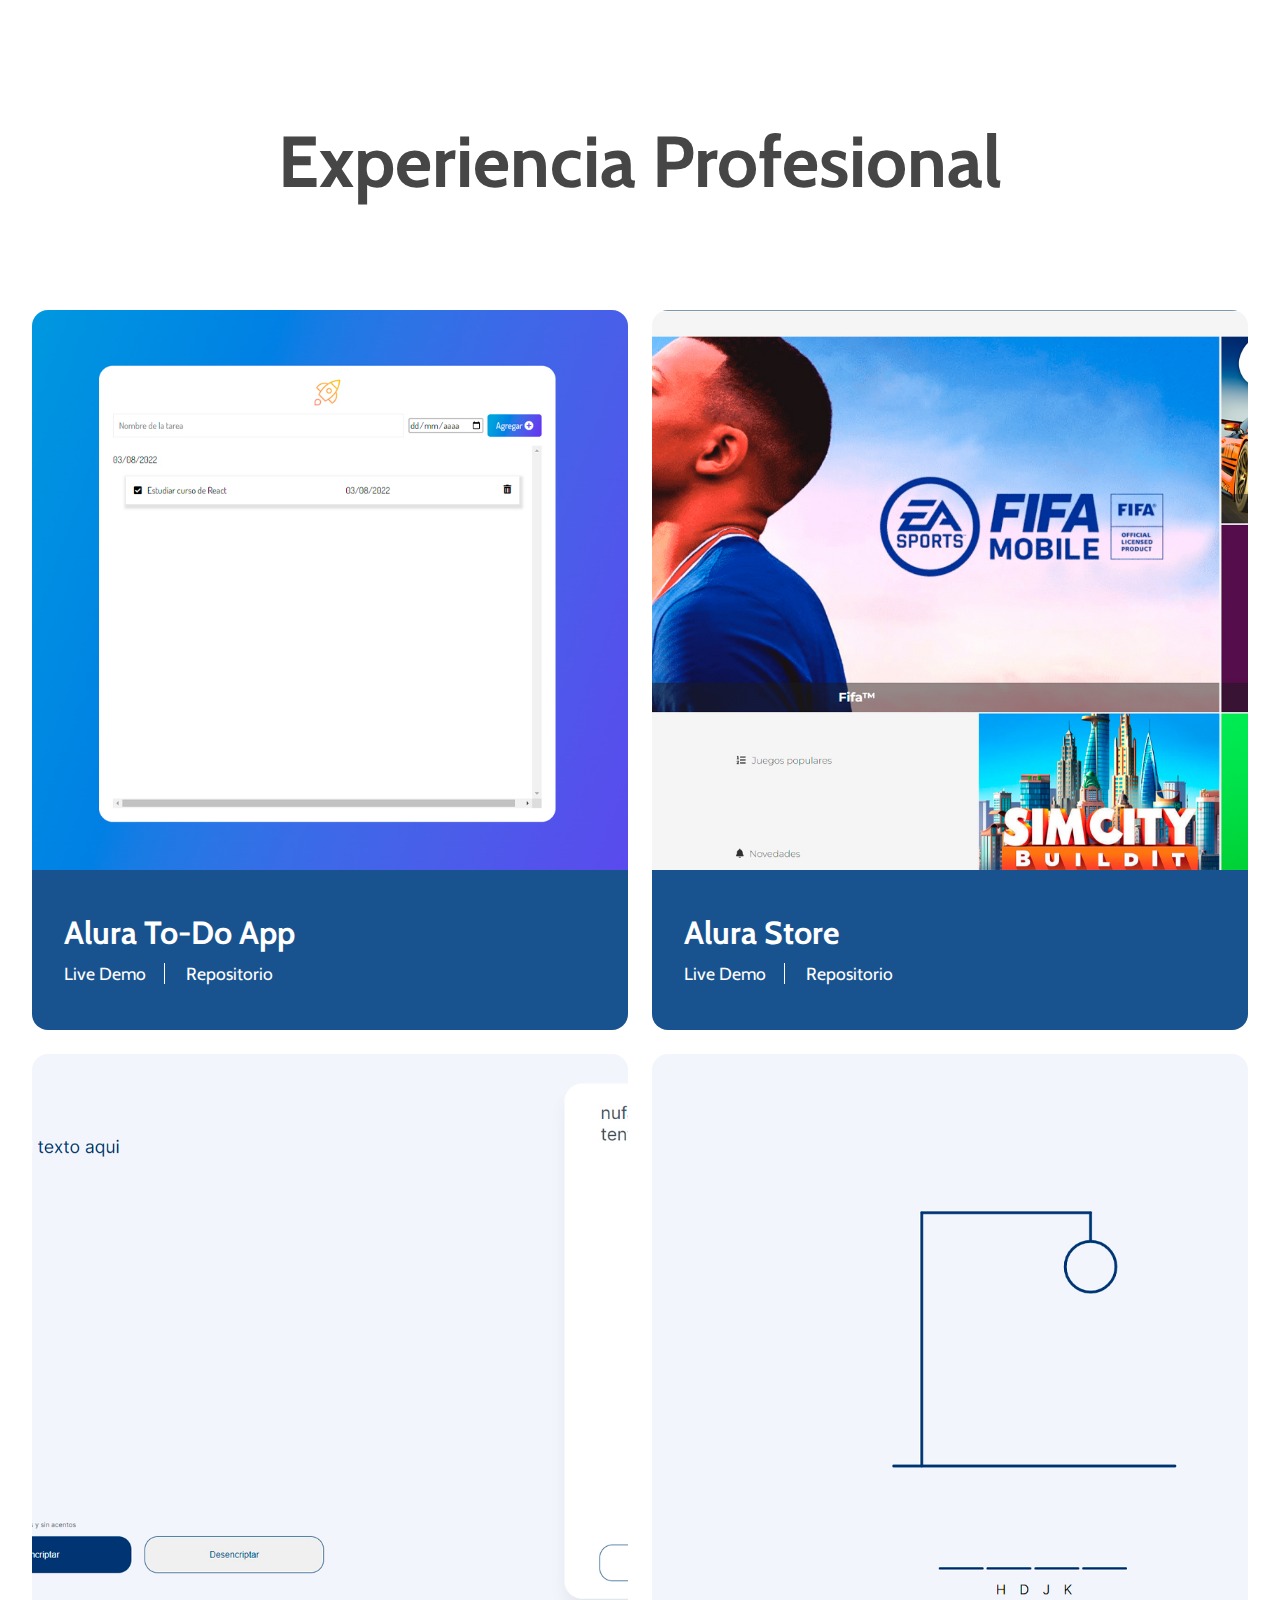
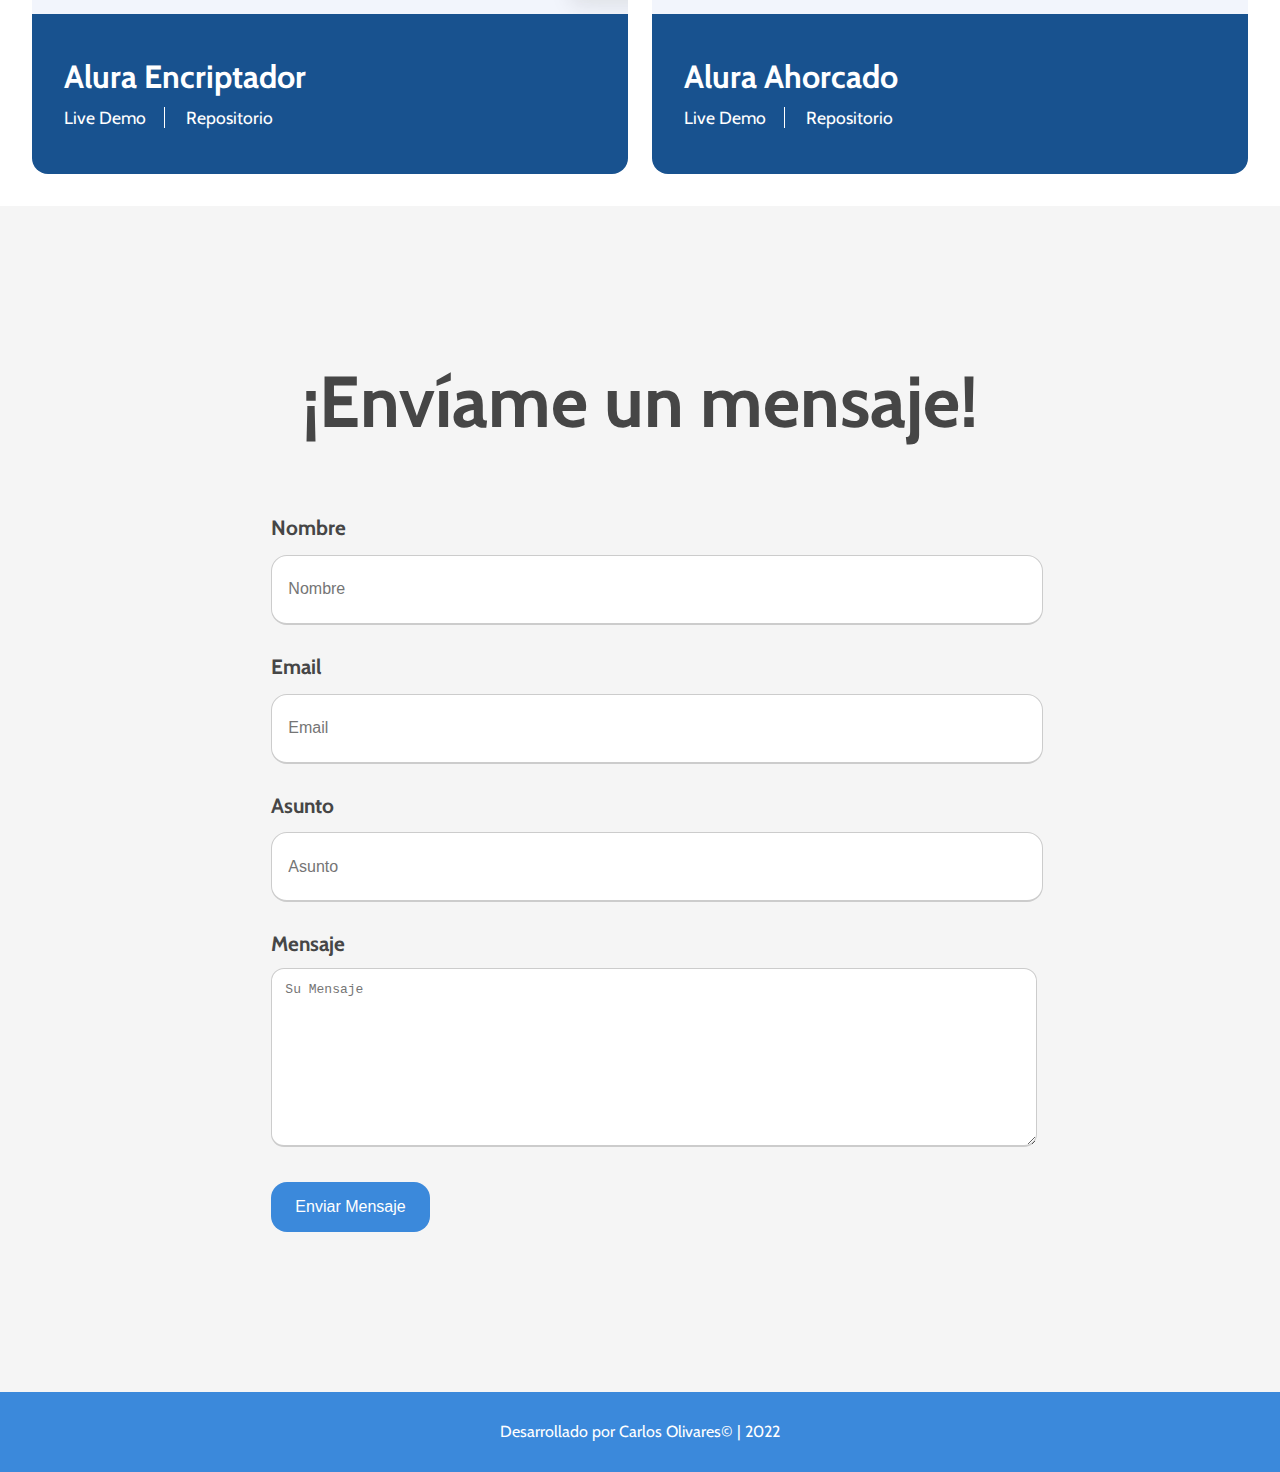
==== commit c3a9947a: "changing nav item from Proyectos to Experiencia" ====
--- a/public/index.html
+++ b/public/index.html
@@ -54,7 +54,7 @@
       <header class="site__header">
         <div class="site__header_container">
           <div class="site__header_info">
-            <a href="#" class="logo__link">
+            <a href="" class="logo__link">
               <img
                 src="./assets/img/resbrand_logo.png"
                 alt=""
@@ -65,22 +65,22 @@
           <nav class="site__nav">
             <ul class="nav__list">
               <li class="nav__list_item">
-                <a href="http://" class="nav__list_link">Sobre Mi</a>
+                <a href="#about" class="nav__list_link">Sobre Mi</a>
               </li>
               <li class="nav__list_item">
-                <a href="http://" class="nav__list_link">Skills</a>
+                <a href="#skills" class="nav__list_link">Skills</a>
               </li>
               <li class="nav__list_item">
-                <a href="http://" class="nav__list_link">Hobbies</a>
+                <a href="#hobbies" class="nav__list_link">Hobbies</a>
               </li>
               <li class="nav__list_item">
-                <a href="http://" class="nav__list_link">Formación</a>
+                <a href="#education" class="nav__list_link">Formación</a>
               </li>
               <li class="nav__list_item">
-                <a href="http://" class="nav__list_link">Proyectos</a>
+                <a href="#portfolio" class="nav__list_link">Experiencia</a>
               </li>
               <li class="nav__list_item">
-                <a href="http://" class="nav__list_link">Contacto</a>
+                <a href="#contact" class="nav__list_link">Contacto</a>
               </li>
             </ul>
           </nav>
@@ -98,8 +98,8 @@
           <div class="hero__content">
             <h1 class="hero__title">Carlos Olivares</h1>
             <p class="hero__description">
-              Soy un Diseñador Gráfico & Community Manager en formación para ser
-              FullStack Developer.
+              &#128075; ¡Hola! Soy Diseñador Gráfico & Community Manager en
+              formación para ser un FullStack Developer &#128526;.
             </p>
             <ul class="hero__social">
               <li class="hero__social_item">
@@ -140,51 +140,37 @@
             <h2 class="about__title section-title">Sobre Mí</h2>
             <div class="about__description">
               <p>
-                ¡Hola! Soy de <i class="fa-solid fa-pepper-hot"></i> México y
-                desde niño me ha interesado trabajar con las
-                <i class="fa-solid fa-computer"></i> computadoras. Por ejemplo,
-                a los 15 años hice mi primera página web en la plataforma Wix,
-                me aventuré a aprender un poco de PHP, Laravel, Bootstrap y
-                debido a mi gusto por el
-                <i class="fa-solid fa-pen-nib"></i> diseño, comencé a enfocarme
-                en esa área.
+                Desde muy joven me ha interesado trabajar con las computadoras,
+                por ejemplo, a los 15 años hice mi primera página web en la
+                plataforma Wix y me aventuré a aprender un poco de PHP, Laravel
+                y Bootstrap. Además, debido a mi gusto por el diseño gráfico,
+                comencé a formarme en esa área.
               </p>
               <p>
-                A lo largo del tiempo me han surgido increíbles oportunidades
-                para formarme como desarrollador, por ejemplo, en Agosto de 2019
-                fuí seleccionado para aprovechar una de las 1,000 becas
-                ofrecidas por <i class="fa-brands fa-facebook"></i>
-                <span class="featured"
-                  >Facebook Developer Circles y Platzi.</span
-                >
-                Durante 6 meses, desarrollé las bases de mi conocimiento en
+                A lo largo del tiempo, me han surgido increíbles oportunidades
+                para adquirir las habilidades técnicas de un desarrolador
+                frontend, por ejemplo, en Agosto de 2019 fuí seleccionado por
+                Facebook Developer Circles y Platzi para aprovechar una de las
+                1,000 becas ofrecidas para aprender desarrollo web. En este
+                programa aprendí las bases de
                 <span class="featured"
                   >JavaScript, HTML5, CSS3, React y Redux.</span
                 >
               </p>
               <p>
-                Otra oportunidad me surgió a principios de 2022, en el programa
-                de <span class="featured">Oracle ONE y Alura Latam</span>, donde
-                he profundizado mis
-                <i class="fa-solid fa-microchip"></i> habilidades técnicas de
-                desarrollo y aprendido
-                <i class="fa-solid fa-face-smile-beam"></i> nuevas soft-skills
-                enfocadas en la
+                También, a principios de 2022 me uní al programa
                 <span class="featured"
-                  >productividad, comunicación y trabajo en equipo.</span
-                >
-                También, he aprendido inglés a un nivel intermedio y estoy
-                dispuesto a afrontar un nuevo reto: trabajar en un equipo
-                remoto.
+                  >Oracle ONE Next Education con Alura Latam</span
+                >, donde estoy adquiriendo mayor experiencia y profundizado mis
+                habilidades técnicas y blandas para afrontar un nuevo reto:
+                trabajar en un equipo remoto.
               </p>
               <p>
                 En conclusión, soy una persona en constante crecimiento y en
                 búsqueda de mi primera experiencia laboral, para abrirme camino
-                en el mundo de la tecnología.
-              </p>
-              <p>
-                Me encanta la naturaleza, la fotografía, ver películas, la
-                música de diferentes géneros y me considero alguien
+                en el mundo de la tecnología. Me encanta la naturaleza, la
+                fotografía, ver películas, la música de diferentes géneros y me
+                considero alguien
                 <span class="featured"
                   >amigable, trabajador, entusiasta y perseverante</span
                 >
@@ -287,7 +273,7 @@
             </div>
           </div>
         </section>
-        <section class="site__education">
+        <section id="education" class="site__education">
           <div class="education__content">
             <h3 class="education__title section-title">Formación Académica</h3>
             <div class="education__details">
@@ -441,7 +427,7 @@
               Experiencia Profesional
             </h3>
             <div class="portfolio__gallery">
-              <div class="portfolio__box_1">
+              <div class="portfolio__box">
                 <a
                   href="https://caryan57.github.io/todo-app/"
                   target="_blank"
@@ -467,7 +453,7 @@
                   </div>
                 </div>
               </div>
-              <div class="portfolio__box_2">
+              <div class="portfolio__box">
                 <a
                   href="https://caryan57.github.io/alura-store/"
                   target="_blank"
@@ -493,7 +479,7 @@
                   </div>
                 </div>
               </div>
-              <div class="portfolio__box_3">
+              <div class="portfolio__box">
                 <a
                   href="https://caryan57.github.io/alura_encriptador/"
                   target="_blank"
@@ -519,7 +505,7 @@
                   </div>
                 </div>
               </div>
-              <div class="portfolio__box_4">
+              <div class="portfolio__box">
                 <a
                   href="https://caryan57.github.io/alura_ahorcado/"
                   target="_blank"
@@ -548,7 +534,7 @@
             </div>
           </div>
         </section>
-        <section class="site__contact">
+        <section id="contact" class="site__contact">
           <div class="contact__content">
             <h3 class="contact__title section-title">¡Envíame un mensaje!</h3>
             <div class="contact__form_container">
@@ -618,5 +604,6 @@
         <p class="footer__copy">Desarrollado por Carlos Olivares© | 2022</p>
       </footer>
     </div>
+    <script src="./assets/js/animations.js"></script>
   </body>
 </html>
--- a/public/assets/css/main/skills/site__skills.css
+++ b/public/assets/css/main/skills/site__skills.css
@@ -1,6 +1,6 @@
 @import './skills__content.css';
 
 .site__skills {
-  margin-bottom: 10rem;
-  padding: 0 2.5rem;
+  padding: 10rem 4rem;
+  background: var(--light-gray);
 }
--- a/public/assets/css/main/hobbies/site__hobbies.css
+++ b/public/assets/css/main/hobbies/site__hobbies.css
@@ -1,6 +1,5 @@
 @import './hobbies__content.css';
 
 .site__hobbies {
-  margin-bottom: 12rem;
-  padding: 0 2.5rem;
+  padding: 10rem 4rem;
 }
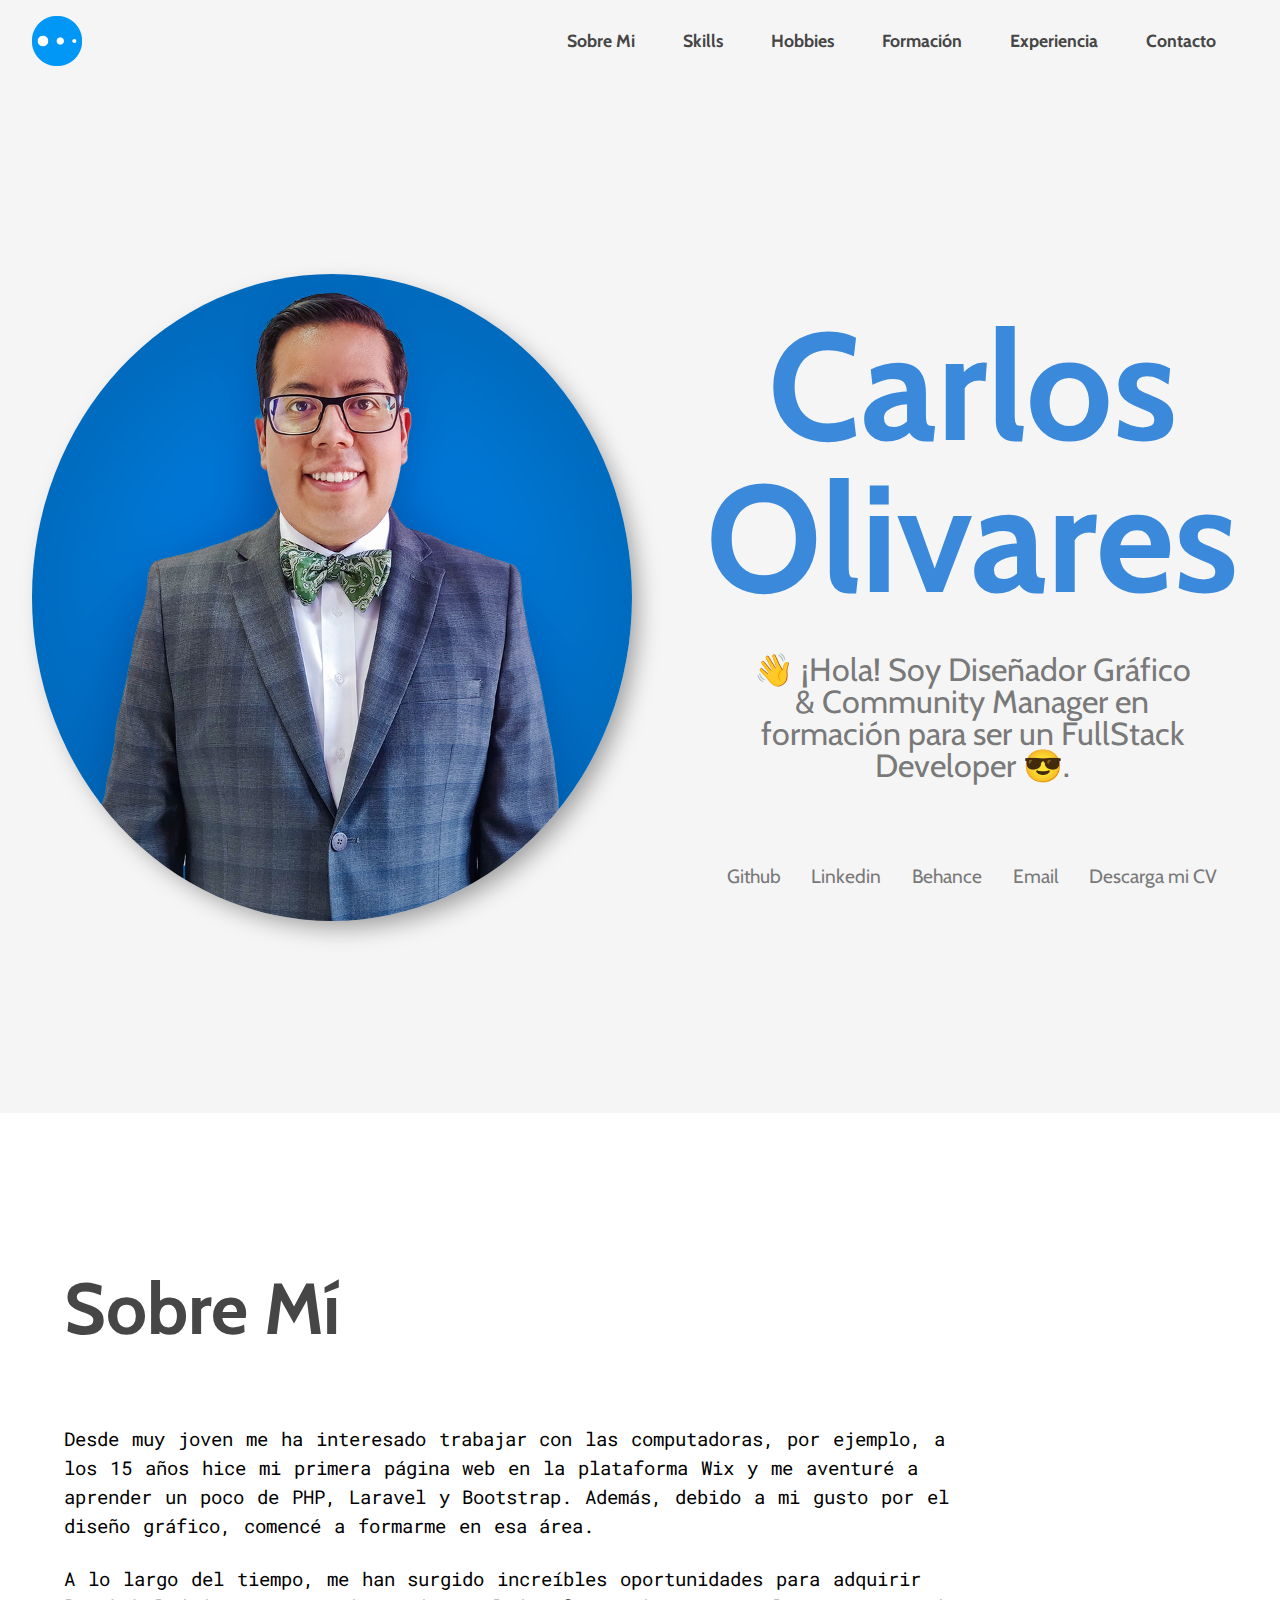
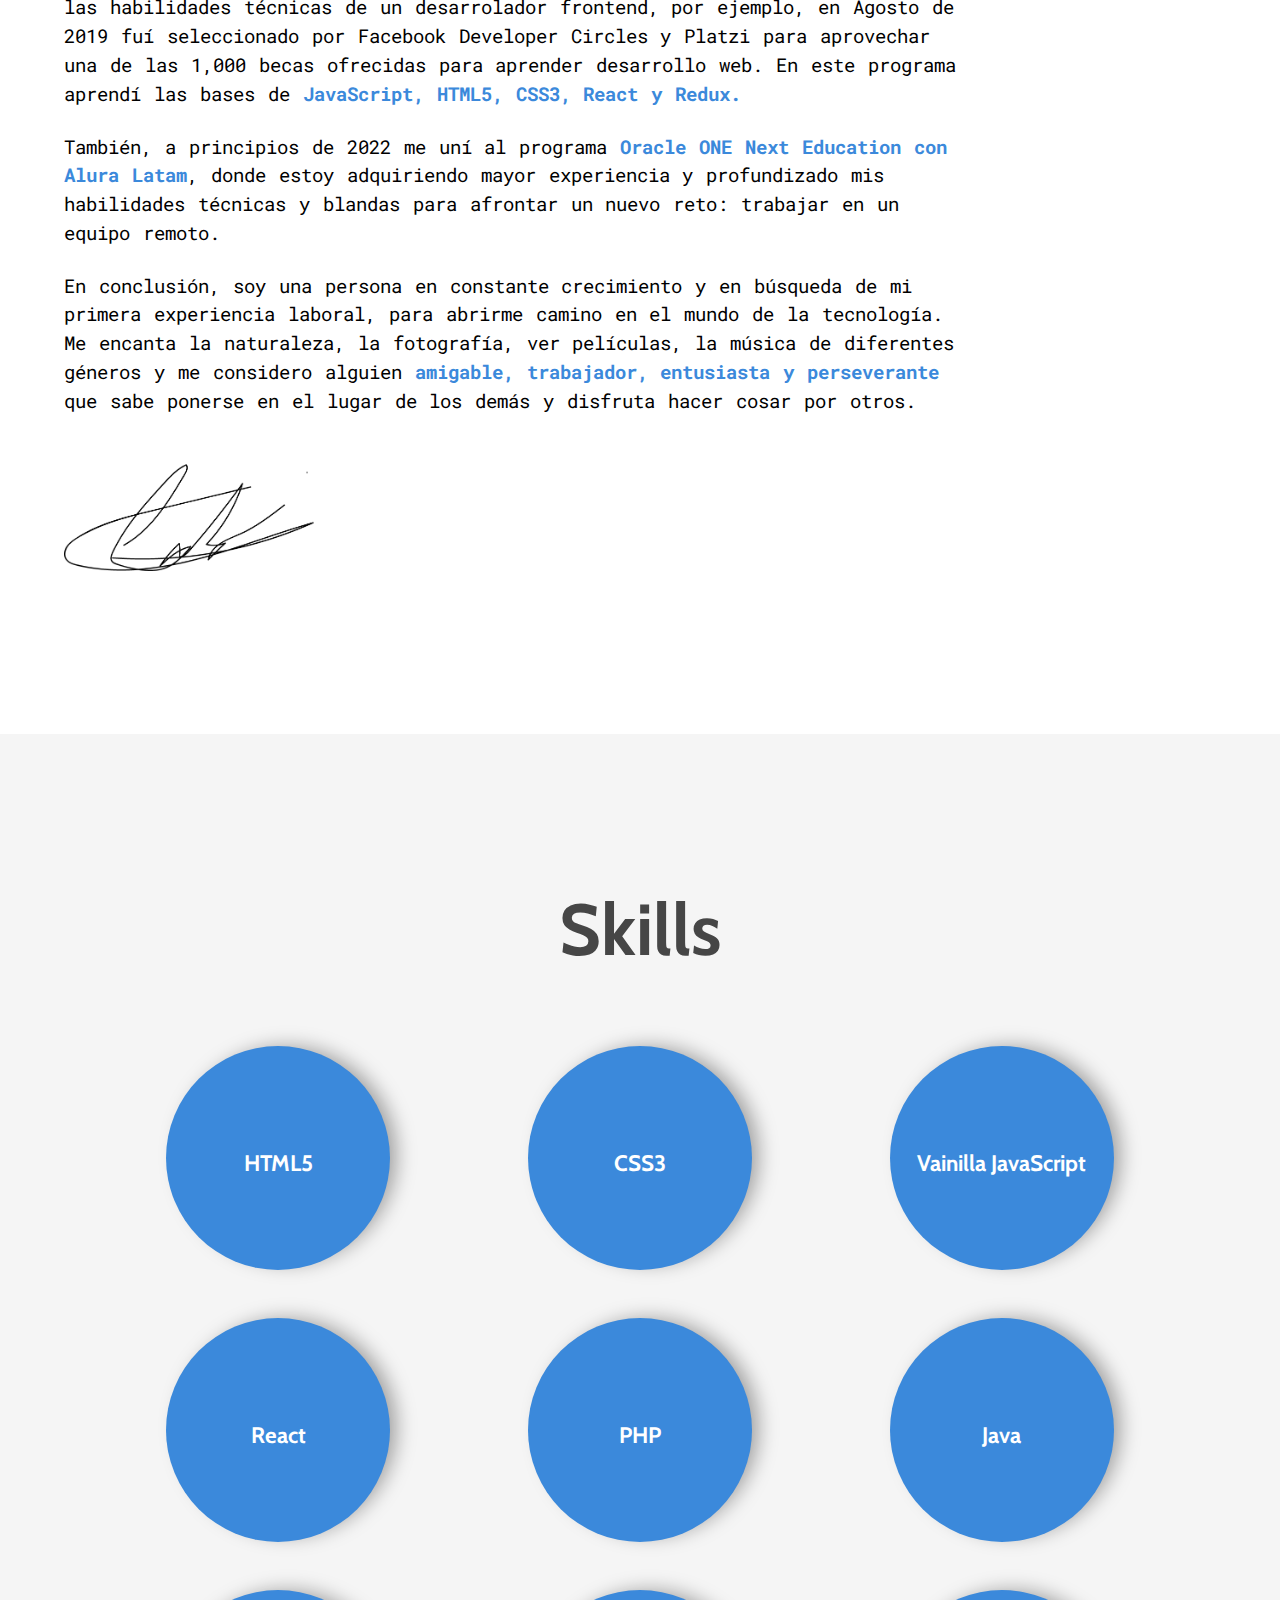
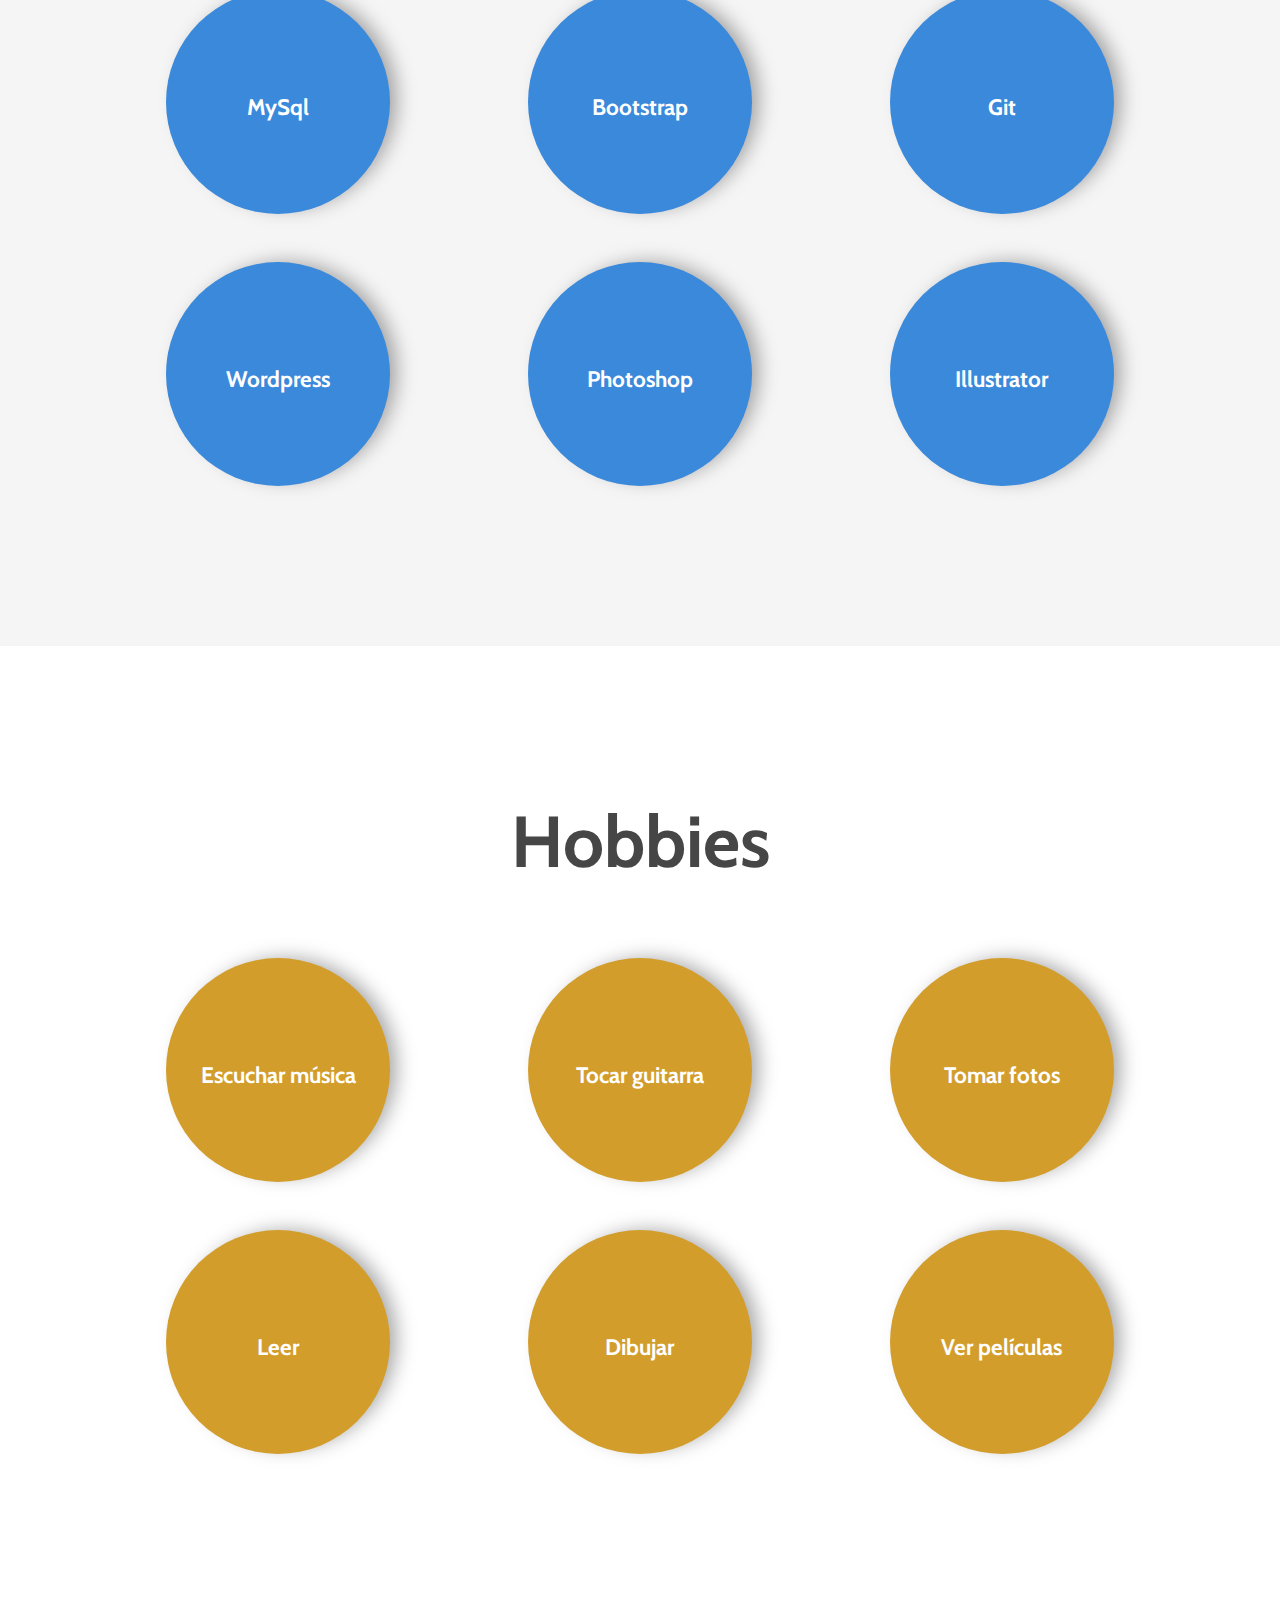
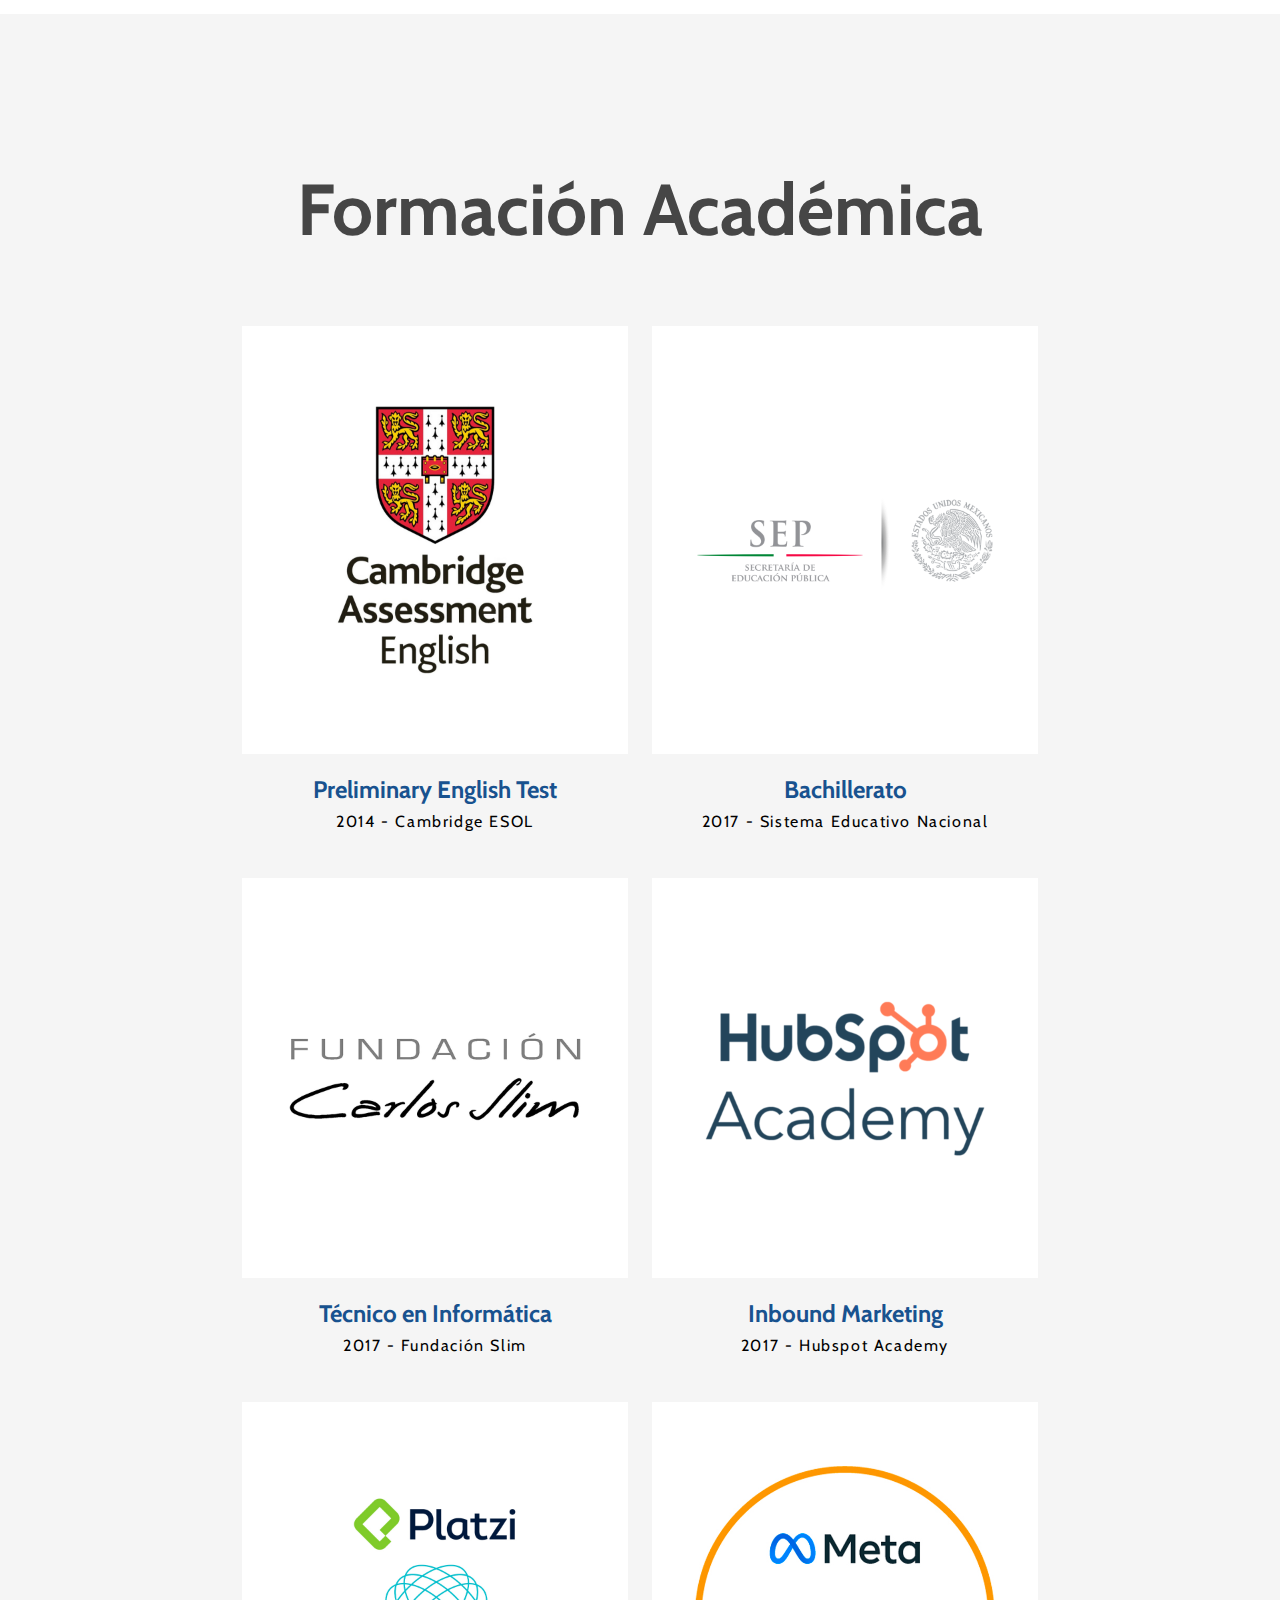
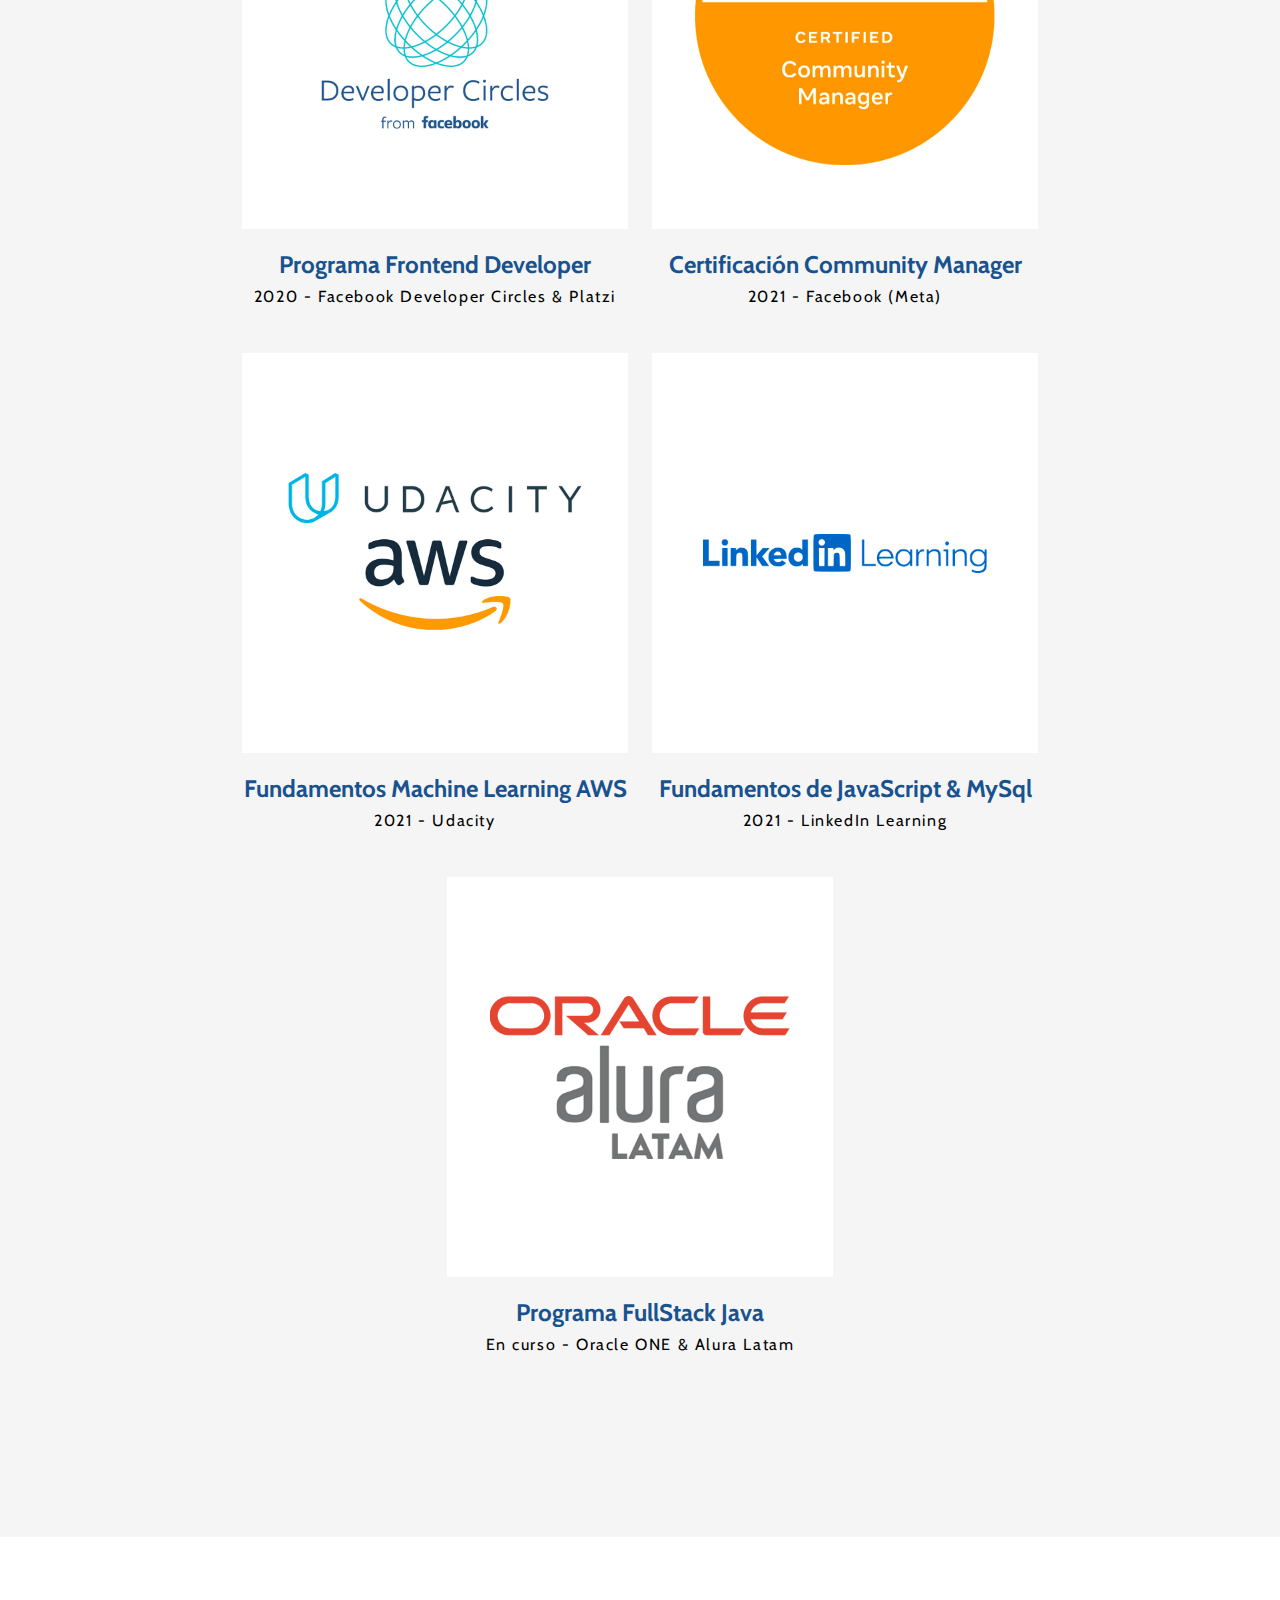
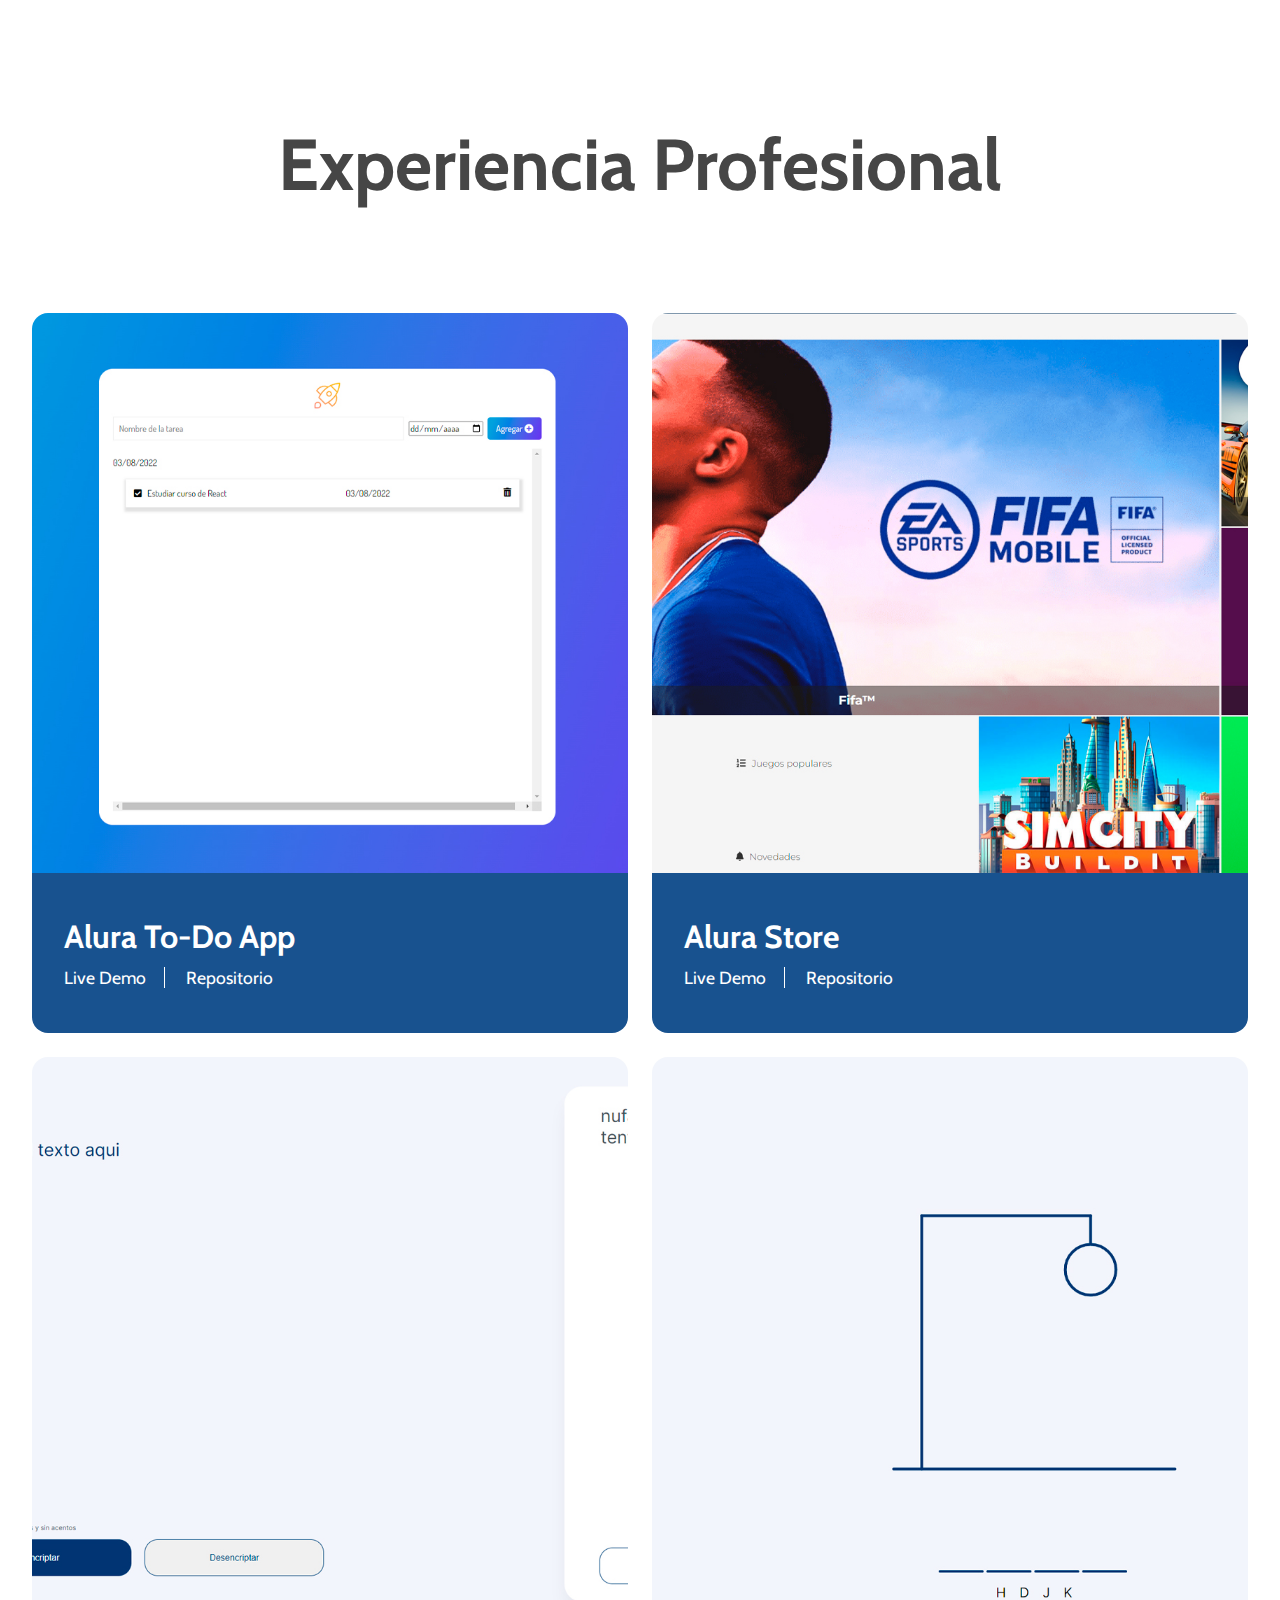
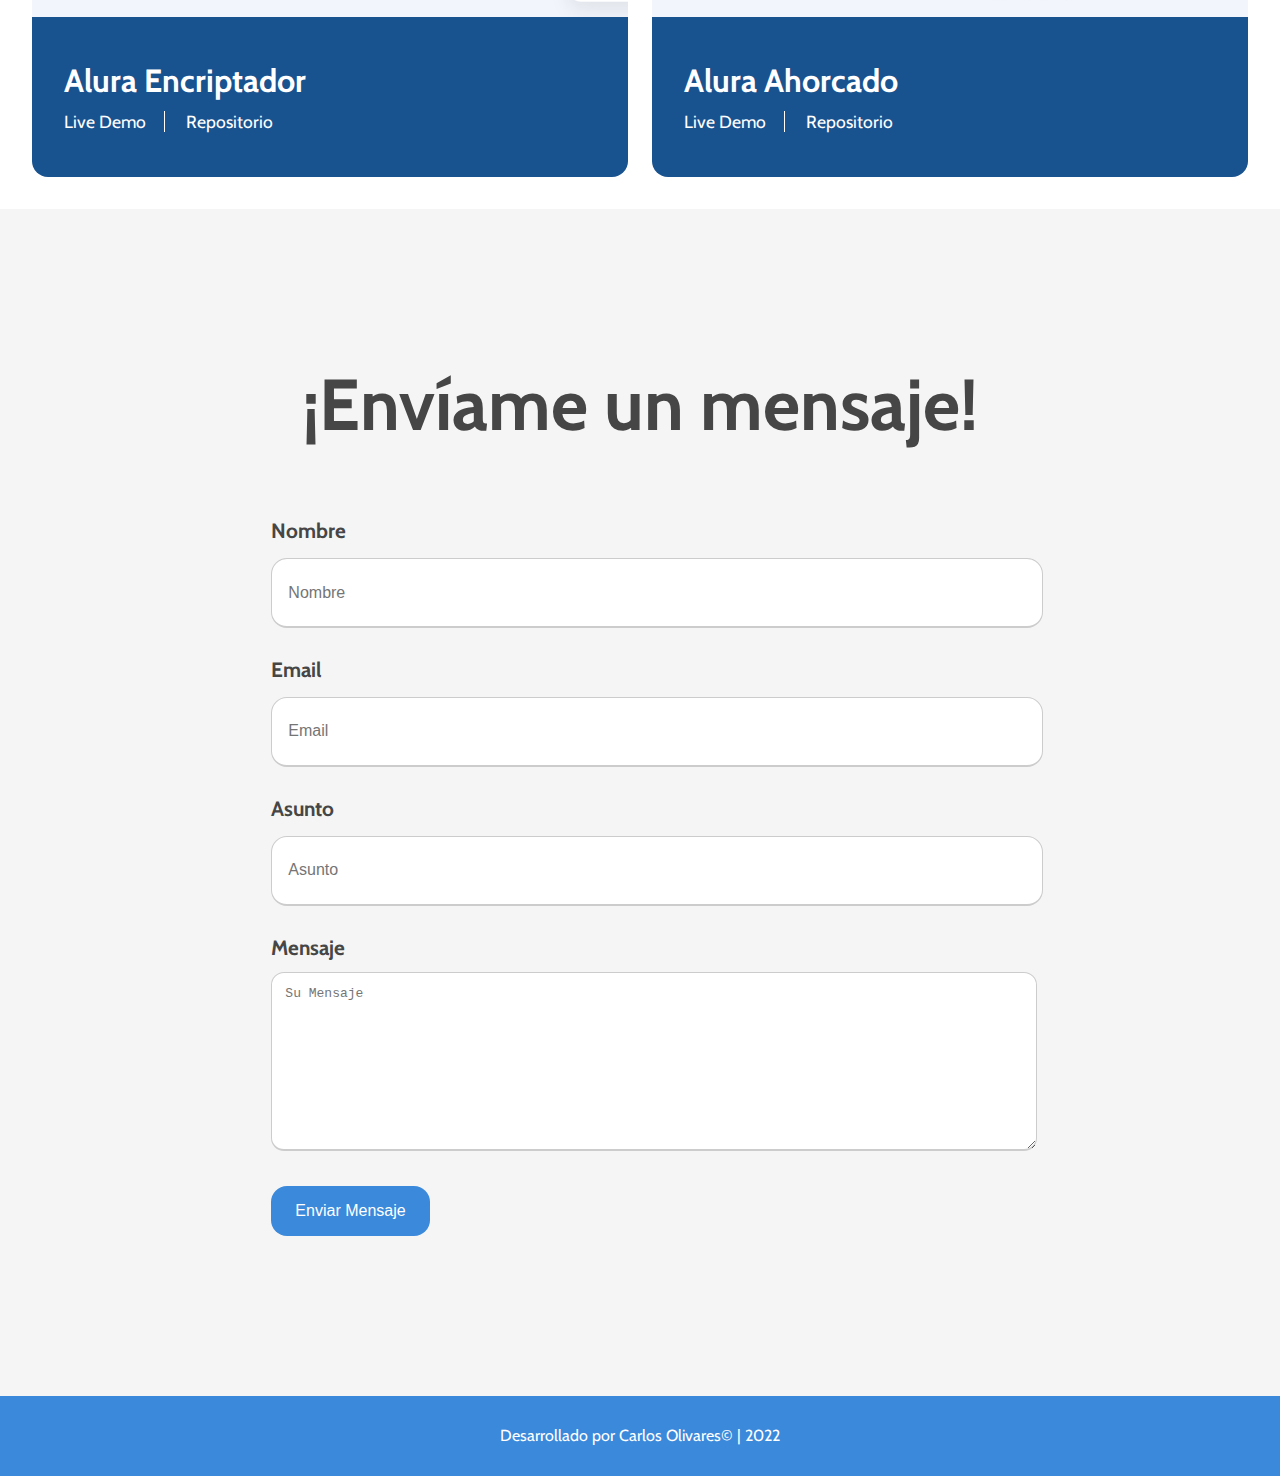
==== commit 00ec1342: "adding responsive menu ann media queries for about, hero, portfolio and more sections" ====
--- a/public/index.html
+++ b/public/index.html
@@ -63,6 +63,10 @@
             </a>
           </div>
           <nav class="site__nav">
+            <input id="site__nav_toggle" type="checkbox" />
+            <label class="site__nav_button-container" for="site__nav_toggle">
+              <div class="site__nav_button"></div>
+            </label>
             <ul class="nav__list">
               <li class="nav__list_item">
                 <a href="#about" class="nav__list_link">Sobre Mi</a>
--- a/public/assets/css/main/hero/site__hero.css
+++ b/public/assets/css/main/hero/site__hero.css
@@ -7,5 +7,11 @@
   justify-content: space-evenly;
   align-items: center;
   background-color: var(--light-gray);
-  margin-bottom: 10rem;
+  padding: 10rem 0;
 }
+
+@media (max-width: 768px) {
+  .site__hero {
+    flex-direction: column;
+  }
+}
--- a/public/assets/css/main/about/site__about.css
+++ b/public/assets/css/main/about/site__about.css
@@ -1,6 +1,5 @@
 @import './about__content.css';
 
 .site__about {
-  padding: 0 10rem;
-  margin-bottom: 10rem;
+  padding: 10rem 4rem;
 }
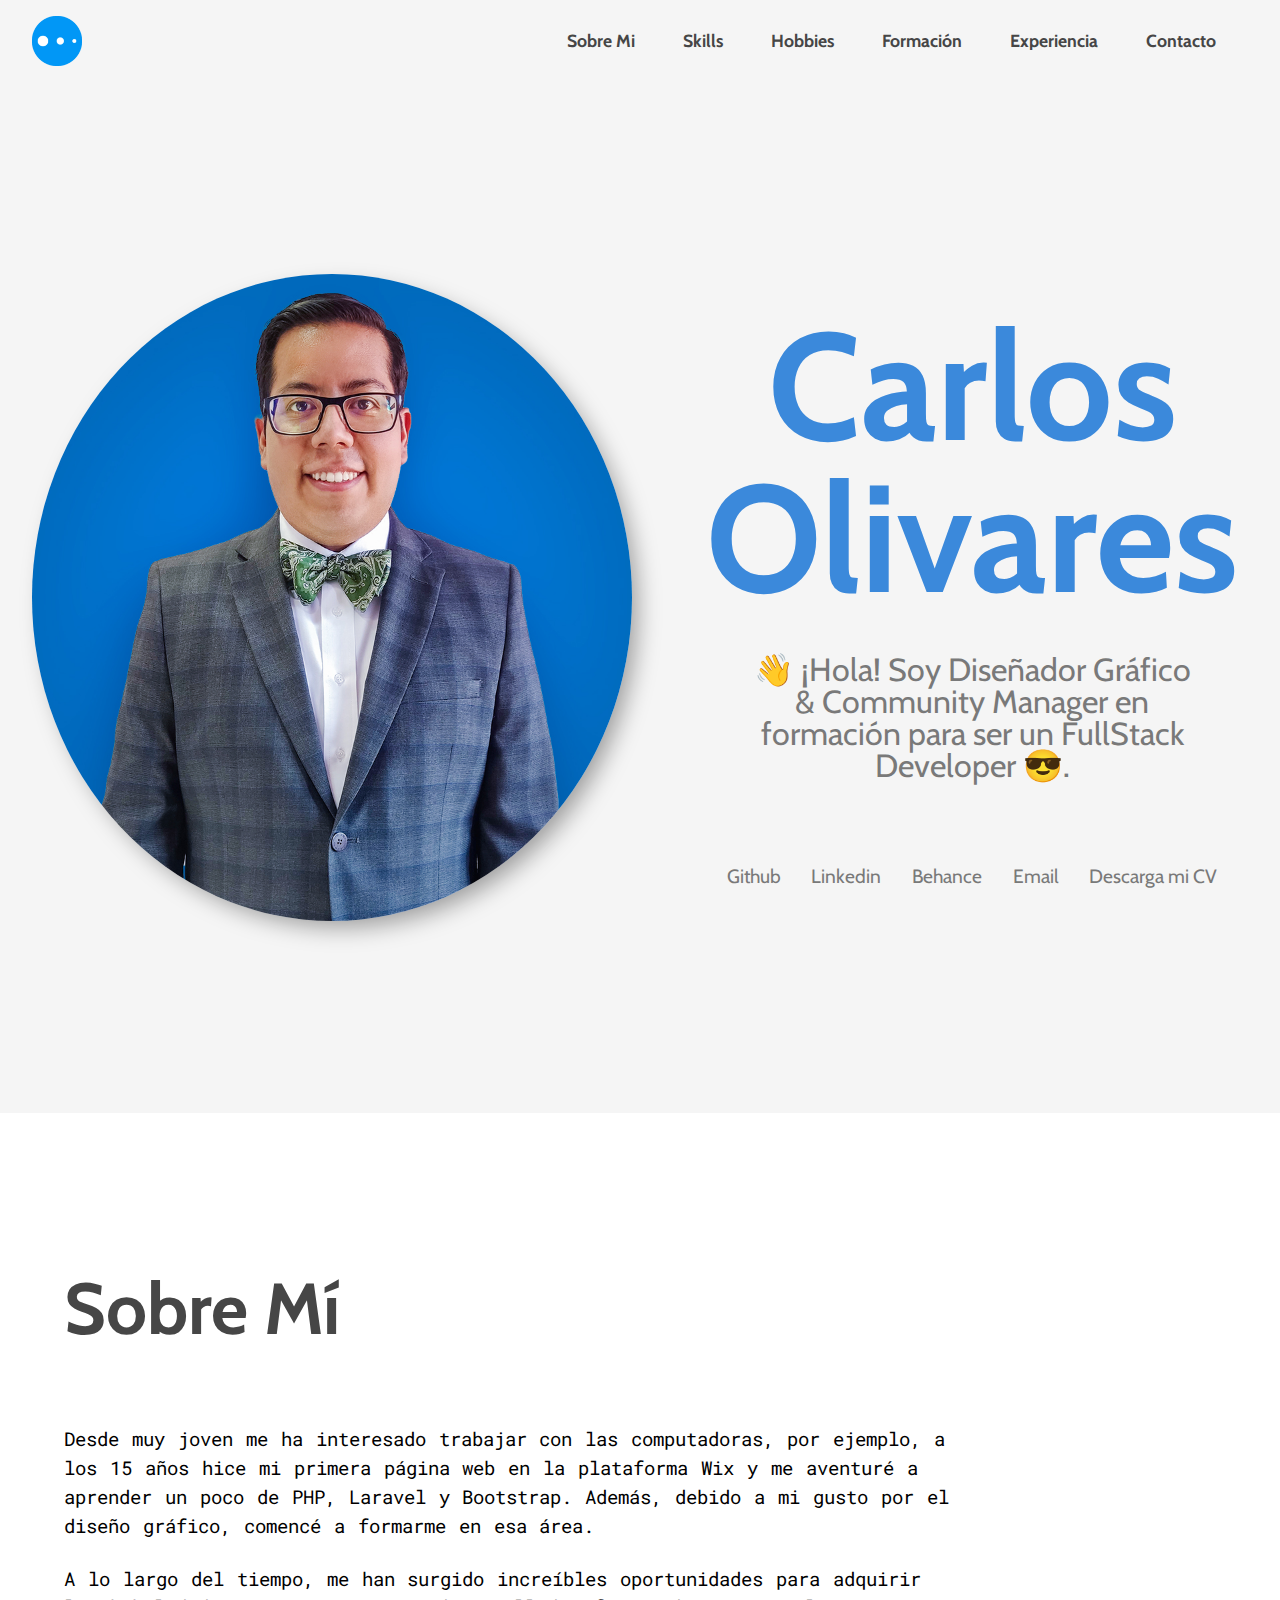
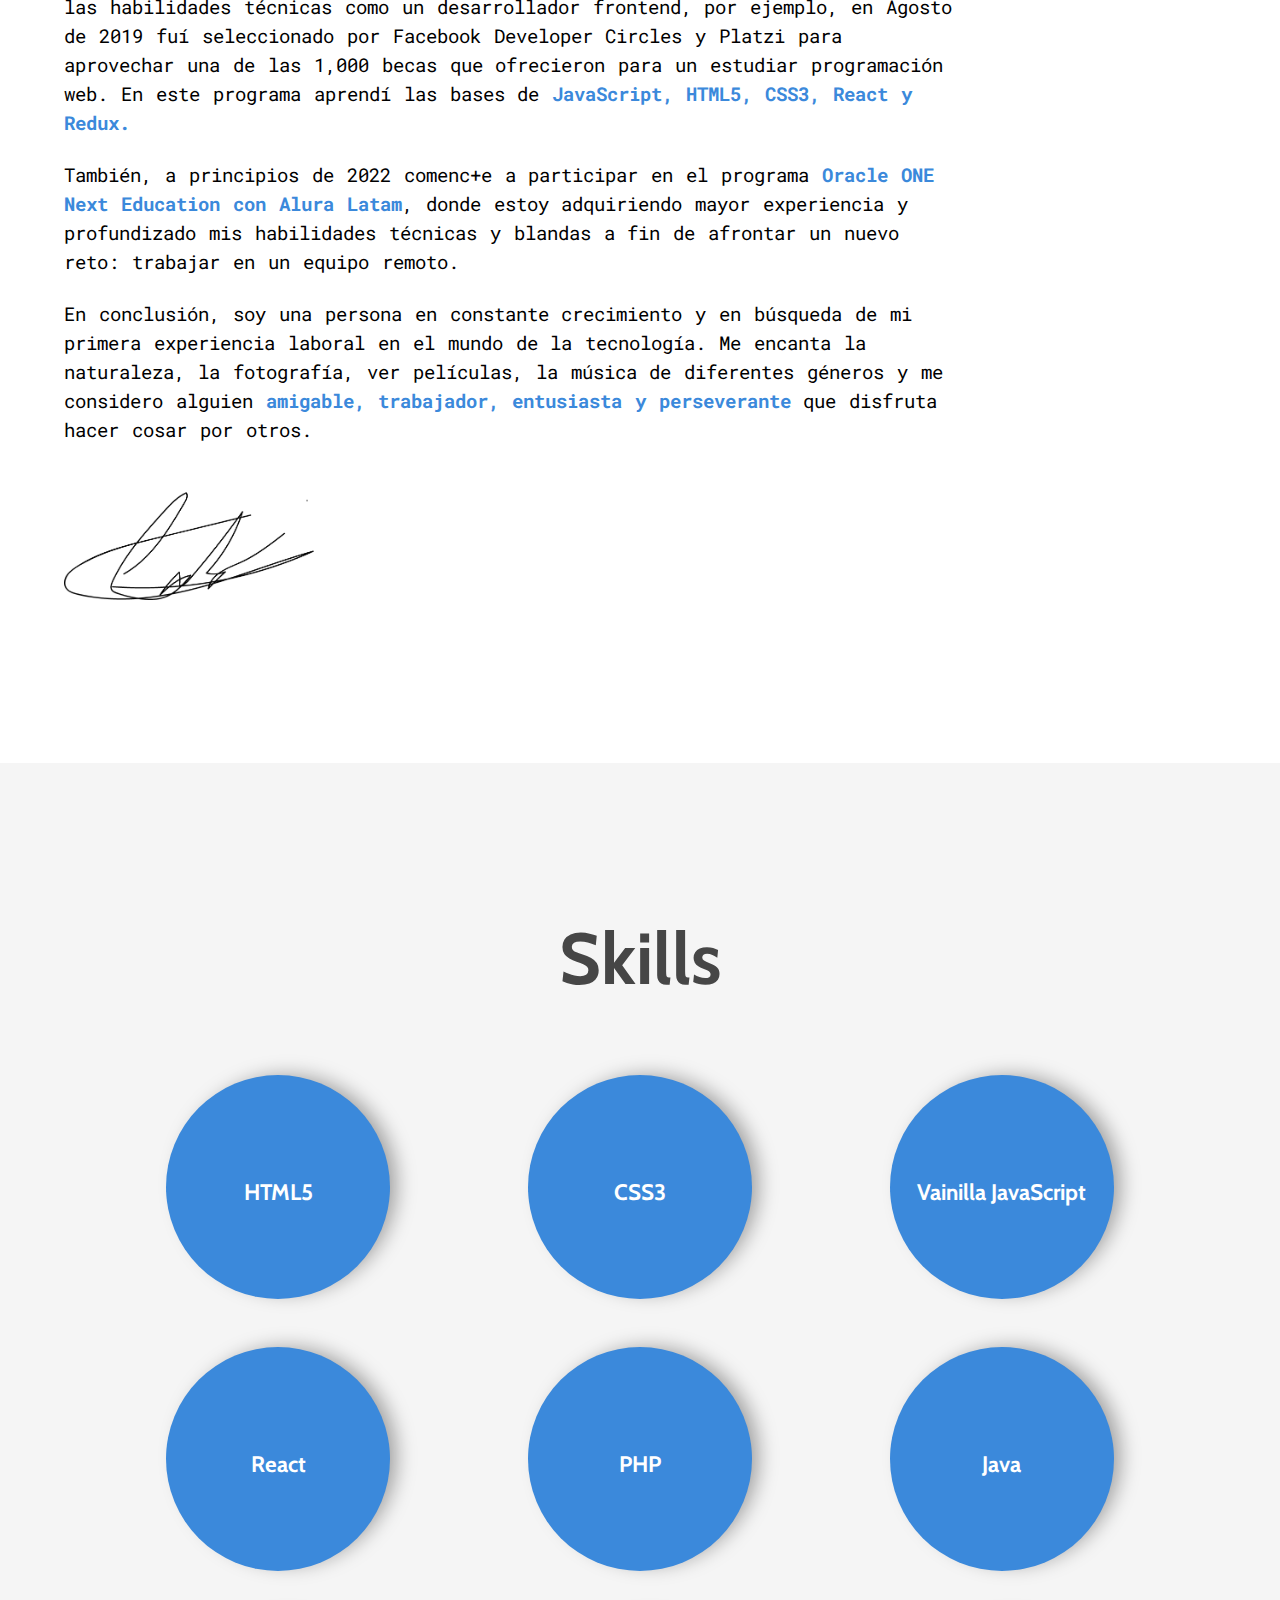
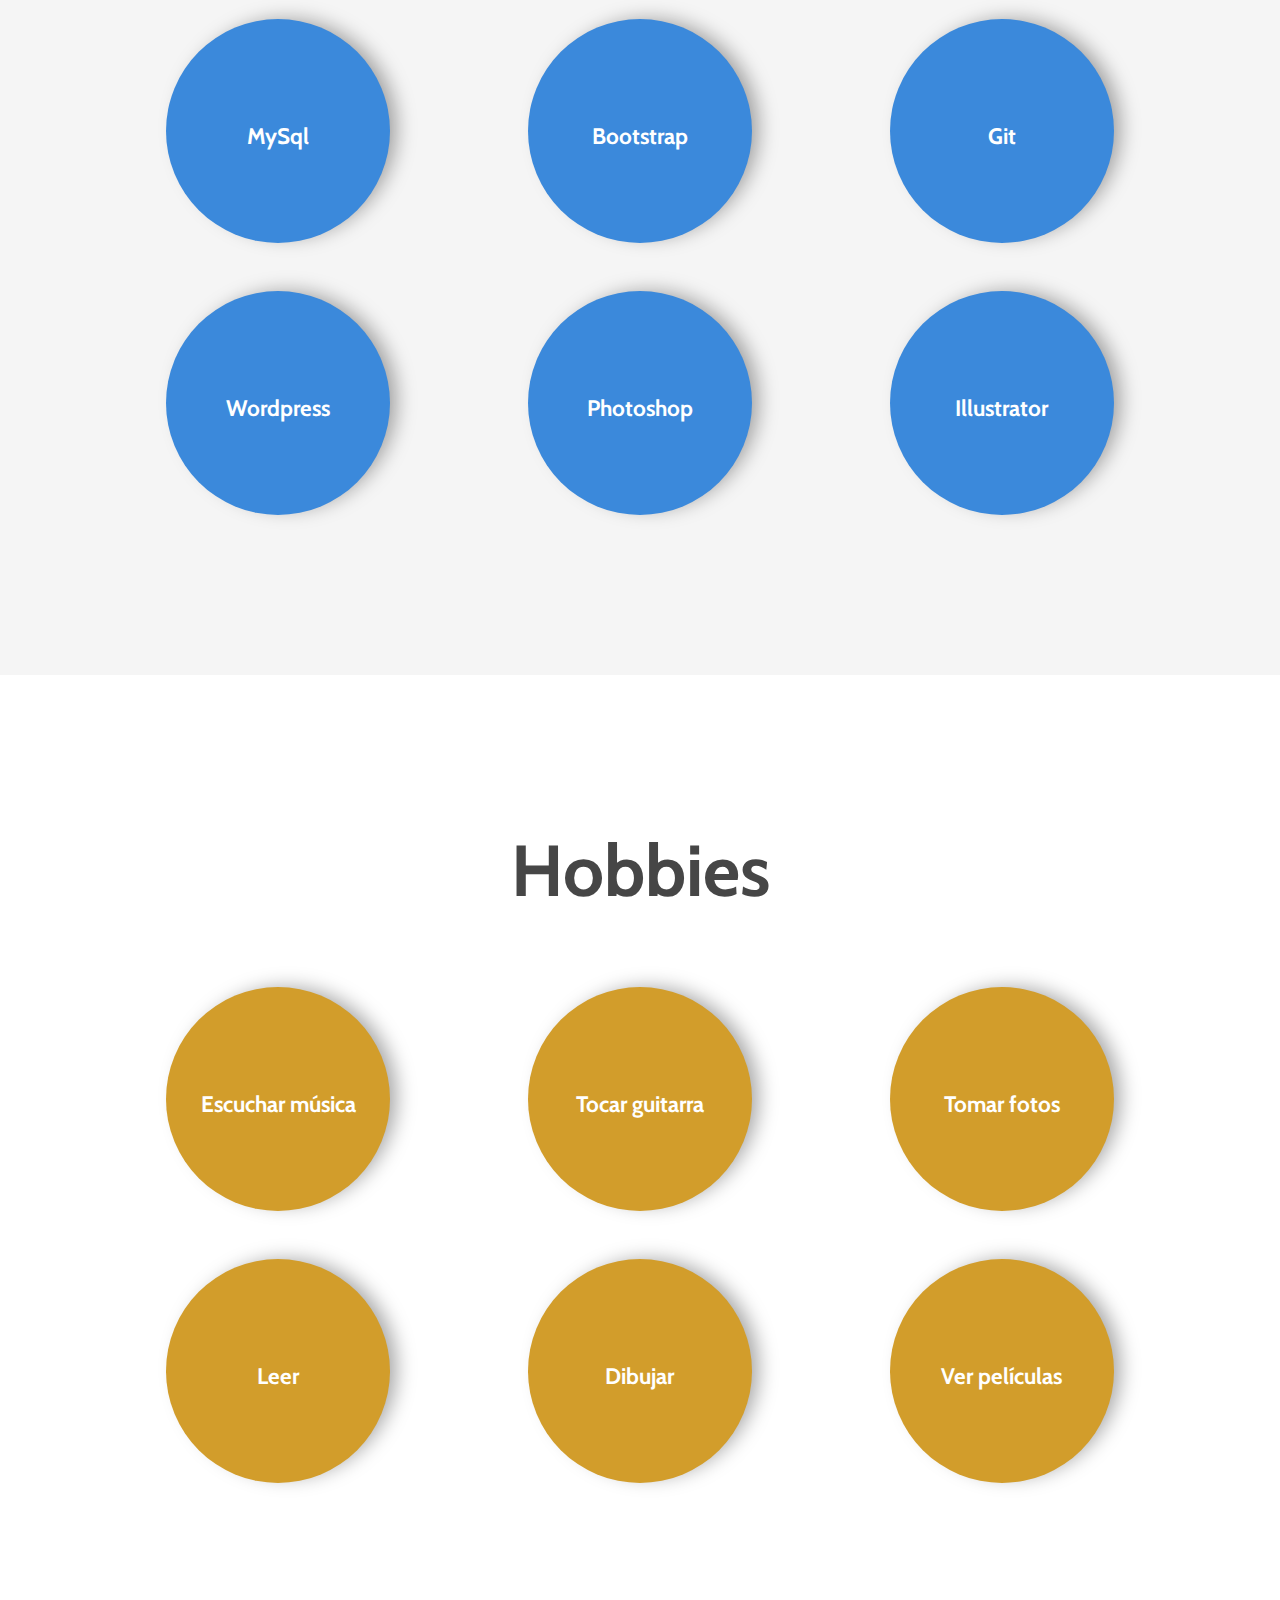
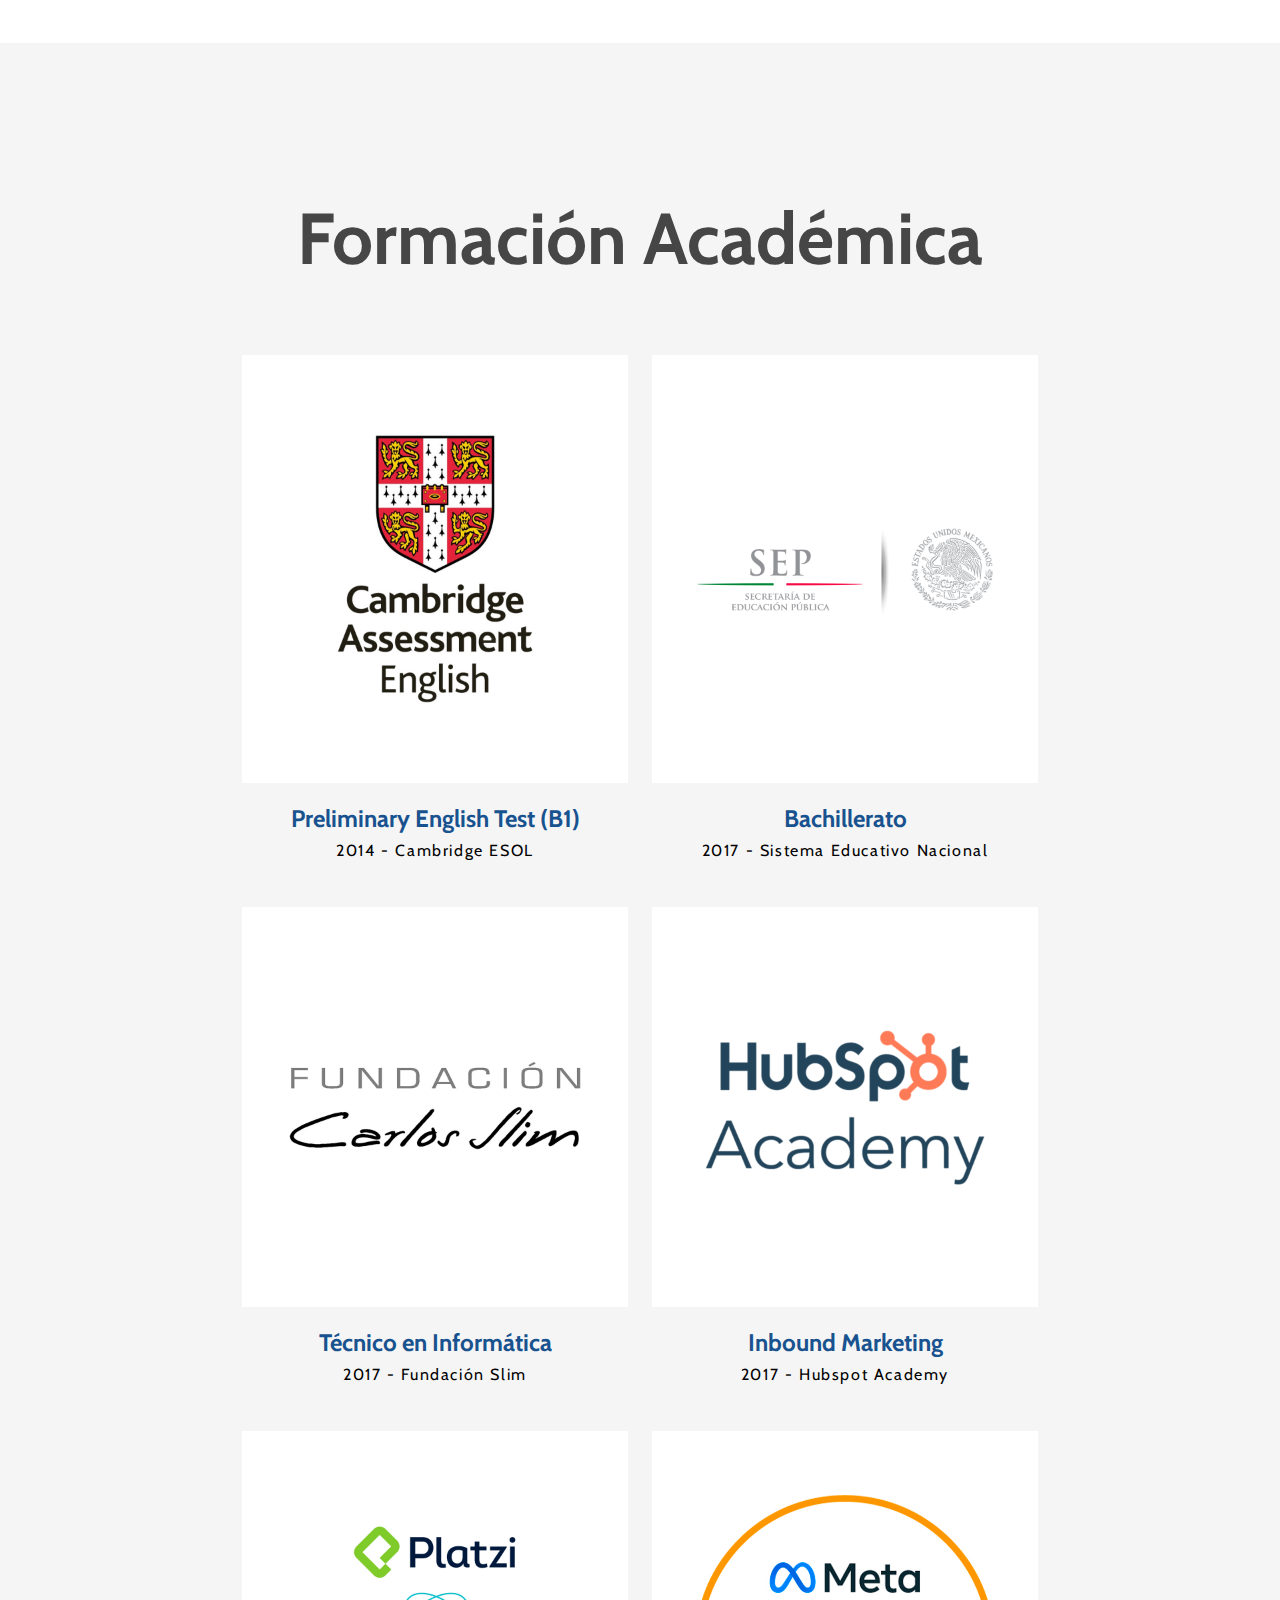
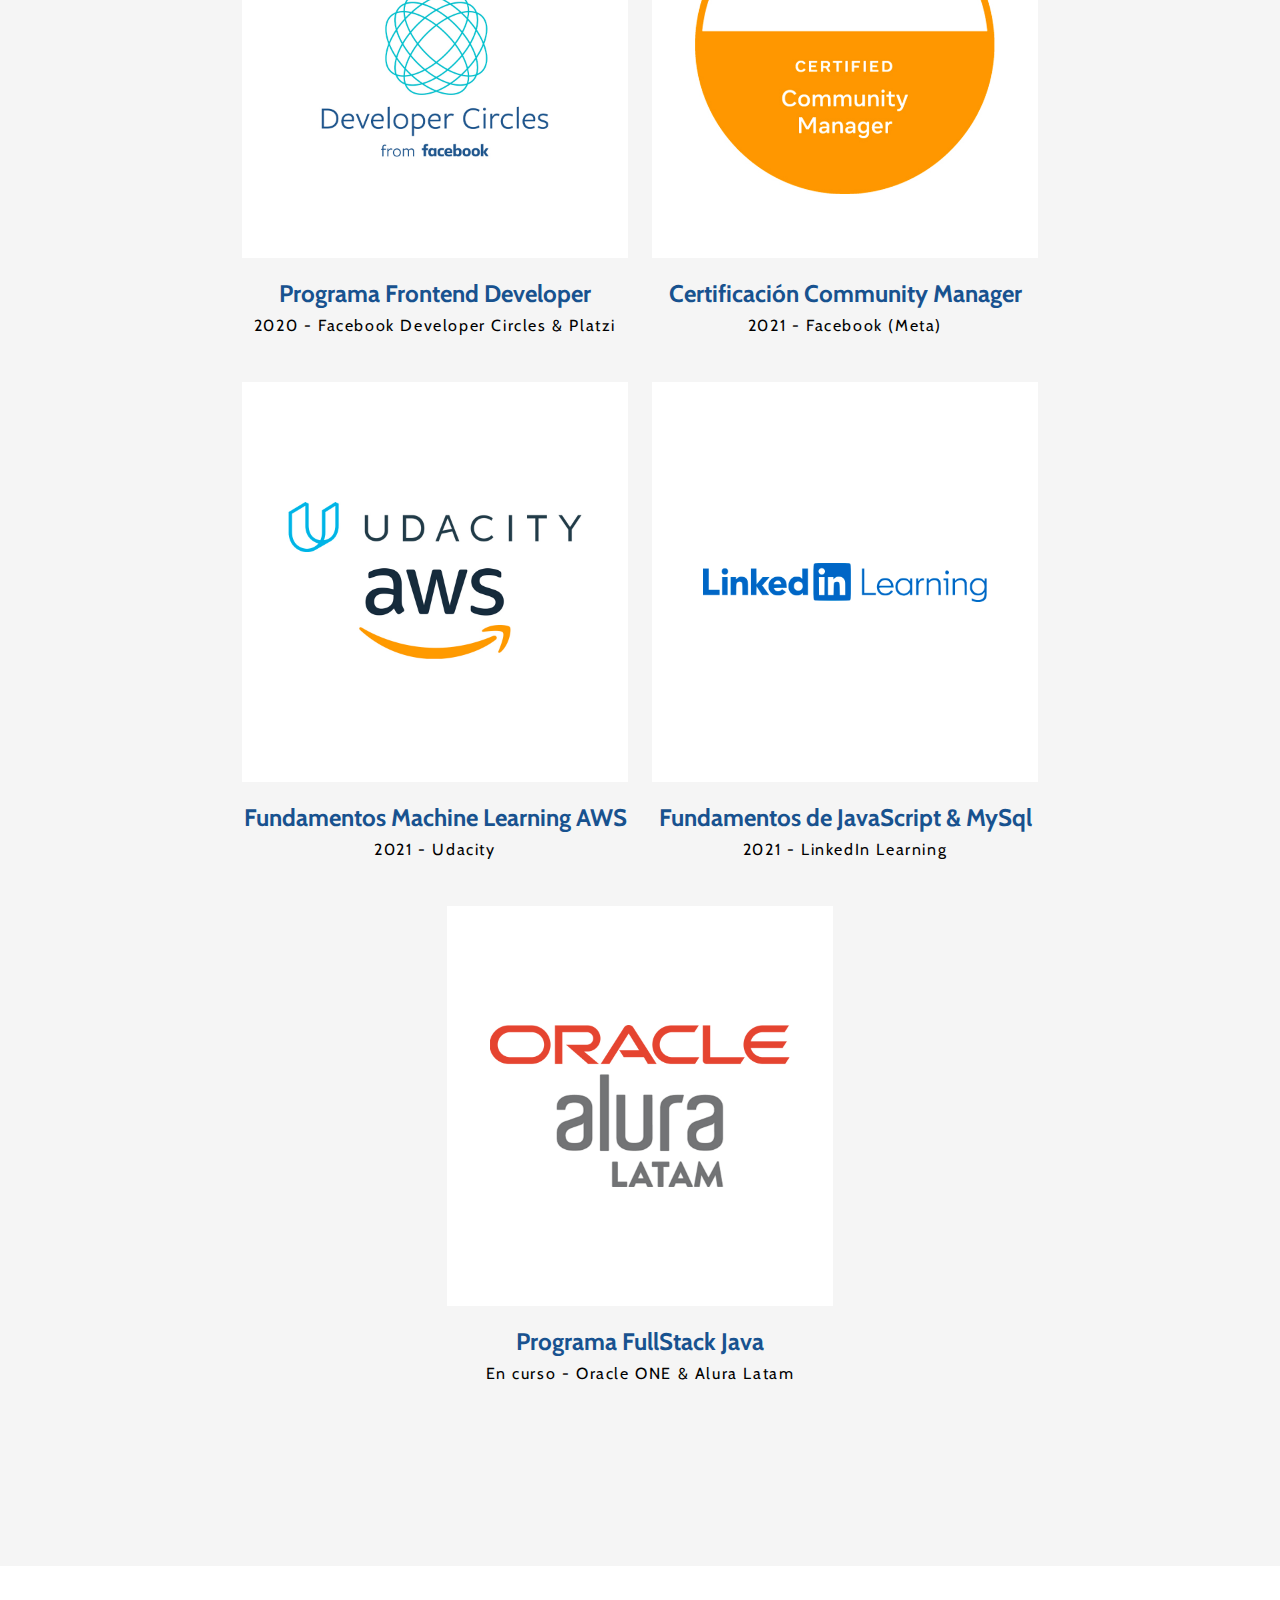
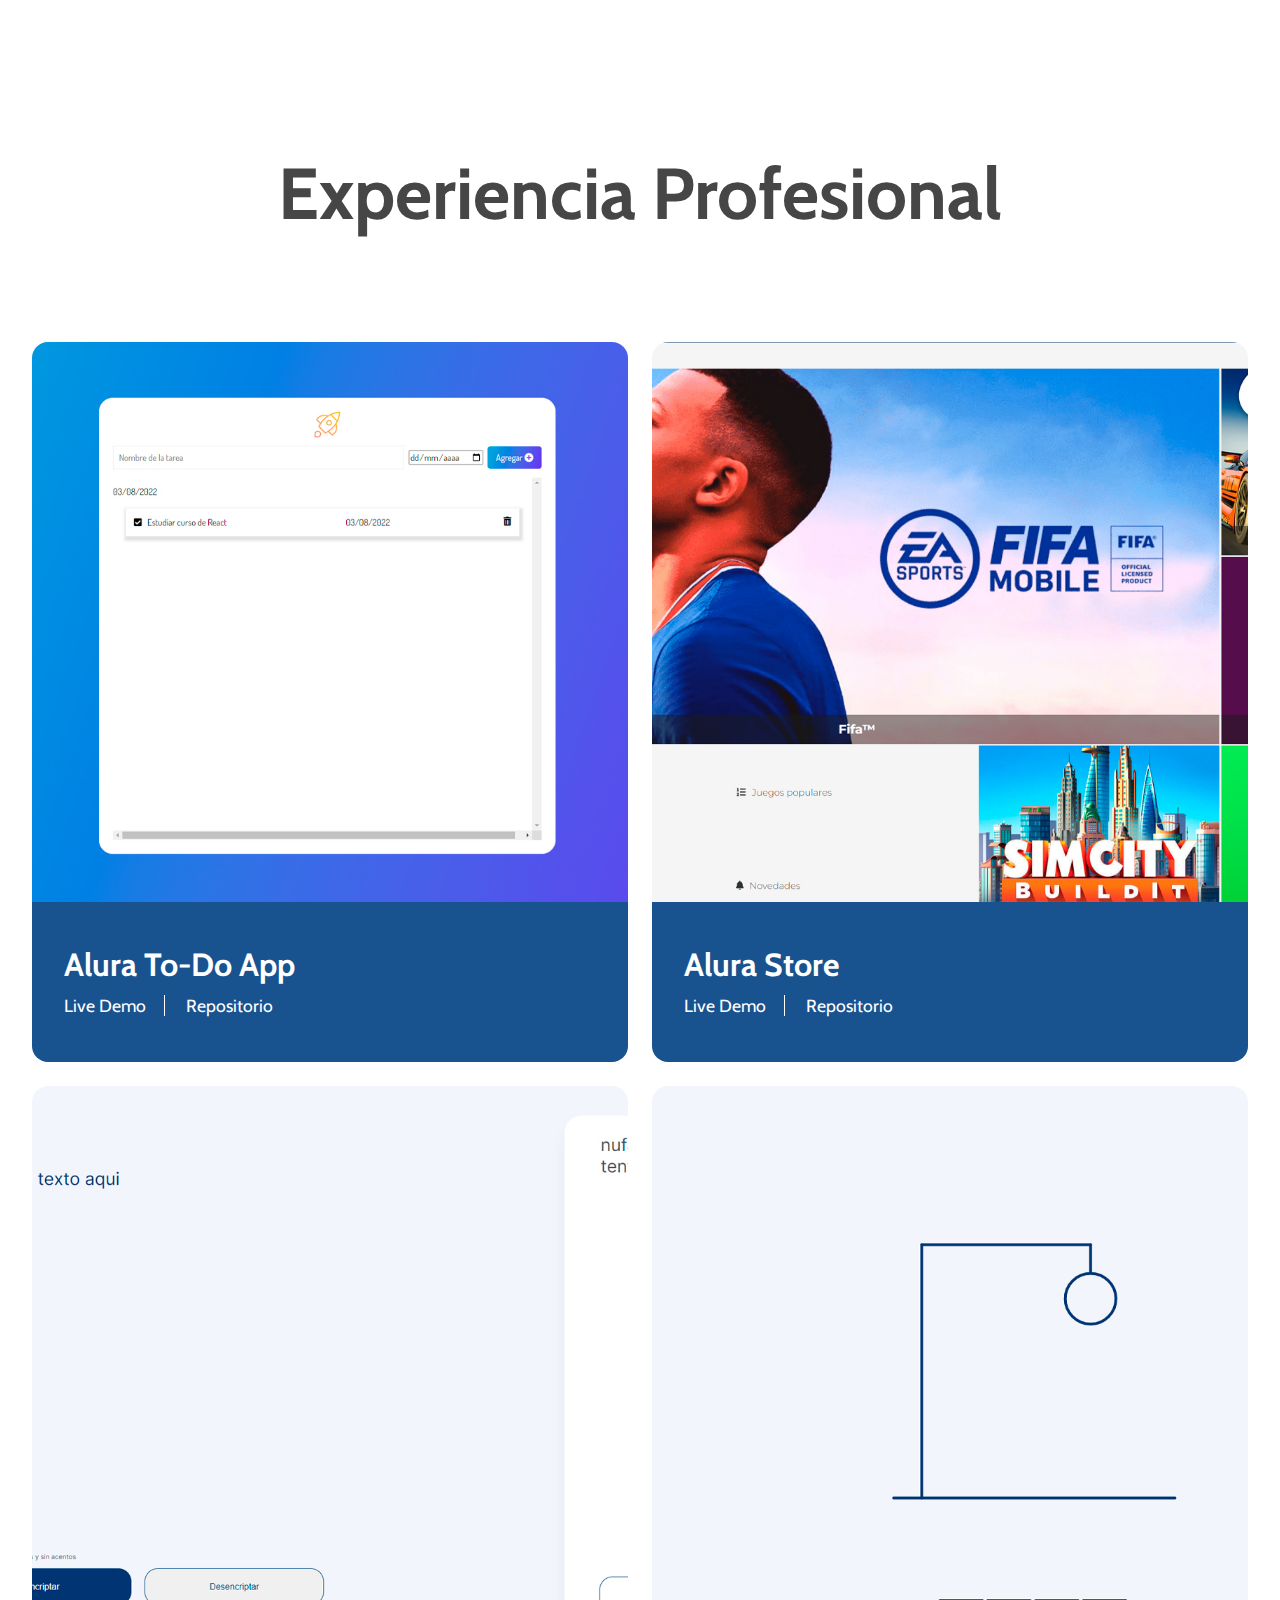
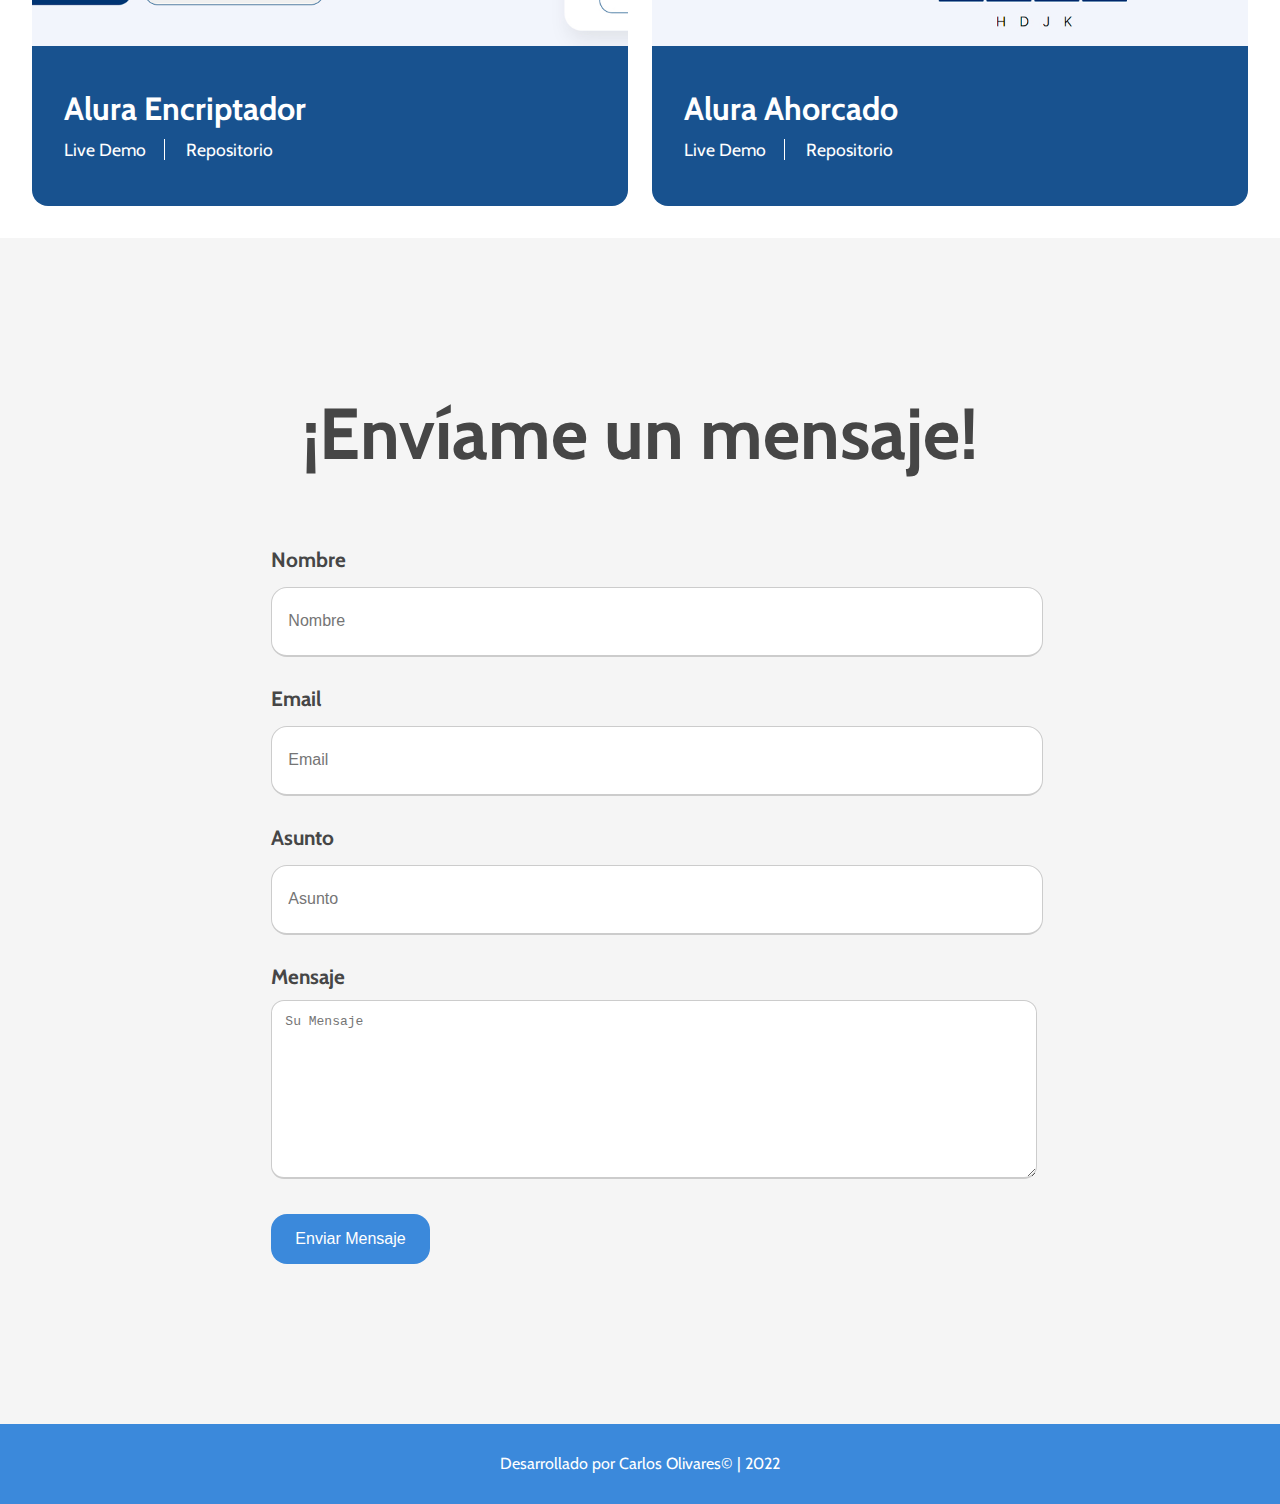
==== commit bce8ee46: "adapting styles for mobile version" ====
--- a/public/index.html
+++ b/public/index.html
@@ -152,34 +152,34 @@
               </p>
               <p>
                 A lo largo del tiempo, me han surgido increíbles oportunidades
-                para adquirir las habilidades técnicas de un desarrolador
+                para adquirir las habilidades técnicas como un desarrollador
                 frontend, por ejemplo, en Agosto de 2019 fuí seleccionado por
                 Facebook Developer Circles y Platzi para aprovechar una de las
-                1,000 becas ofrecidas para aprender desarrollo web. En este
-                programa aprendí las bases de
+                1,000 becas que ofrecieron para un estudiar programación web. En
+                este programa aprendí las bases de
                 <span class="featured"
                   >JavaScript, HTML5, CSS3, React y Redux.</span
                 >
               </p>
               <p>
-                También, a principios de 2022 me uní al programa
+                También, a principios de 2022 comenc+e a participar en el
+                programa
                 <span class="featured"
                   >Oracle ONE Next Education con Alura Latam</span
                 >, donde estoy adquiriendo mayor experiencia y profundizado mis
-                habilidades técnicas y blandas para afrontar un nuevo reto:
+                habilidades técnicas y blandas a fin de afrontar un nuevo reto:
                 trabajar en un equipo remoto.
               </p>
               <p>
                 En conclusión, soy una persona en constante crecimiento y en
-                búsqueda de mi primera experiencia laboral, para abrirme camino
-                en el mundo de la tecnología. Me encanta la naturaleza, la
-                fotografía, ver películas, la música de diferentes géneros y me
-                considero alguien
+                búsqueda de mi primera experiencia laboral en el mundo de la
+                tecnología. Me encanta la naturaleza, la fotografía, ver
+                películas, la música de diferentes géneros y me considero
+                alguien
                 <span class="featured"
                   >amigable, trabajador, entusiasta y perseverante</span
                 >
-                que sabe ponerse en el lugar de los demás y disfruta hacer cosar
-                por otros.
+                que disfruta hacer cosar por otros.
               </p>
             </div>
             <div class="about__sign">
@@ -284,7 +284,9 @@
               <ul class="education__list">
                 <li class="education__list_item">
                   <div class="education__list_info">
-                    <h4 class="school__course">Preliminary English Test</h4>
+                    <h4 class="school__course">
+                      Preliminary English Test (B1)
+                    </h4>
                     <span class="school__course_time"
                       >2014 - Cambridge ESOL</span
                     >
--- a/public/assets/css/helpers.css
+++ b/public/assets/css/helpers.css
@@ -76,3 +76,9 @@
   font-weight: bold;
   margin-top: 0.5em;
 }
+
+@media (max-width: 495px) {
+  .section-title {
+    font-size: 3.5rem;
+  }
+}
--- a/public/assets/css/main/hero/site__hero.css
+++ b/public/assets/css/main/hero/site__hero.css
@@ -15,3 +15,9 @@
     flex-direction: column;
   }
 }
+
+@media (max-width: 649px) {
+  .site__hero {
+    padding: 5rem 0;
+  }
+}
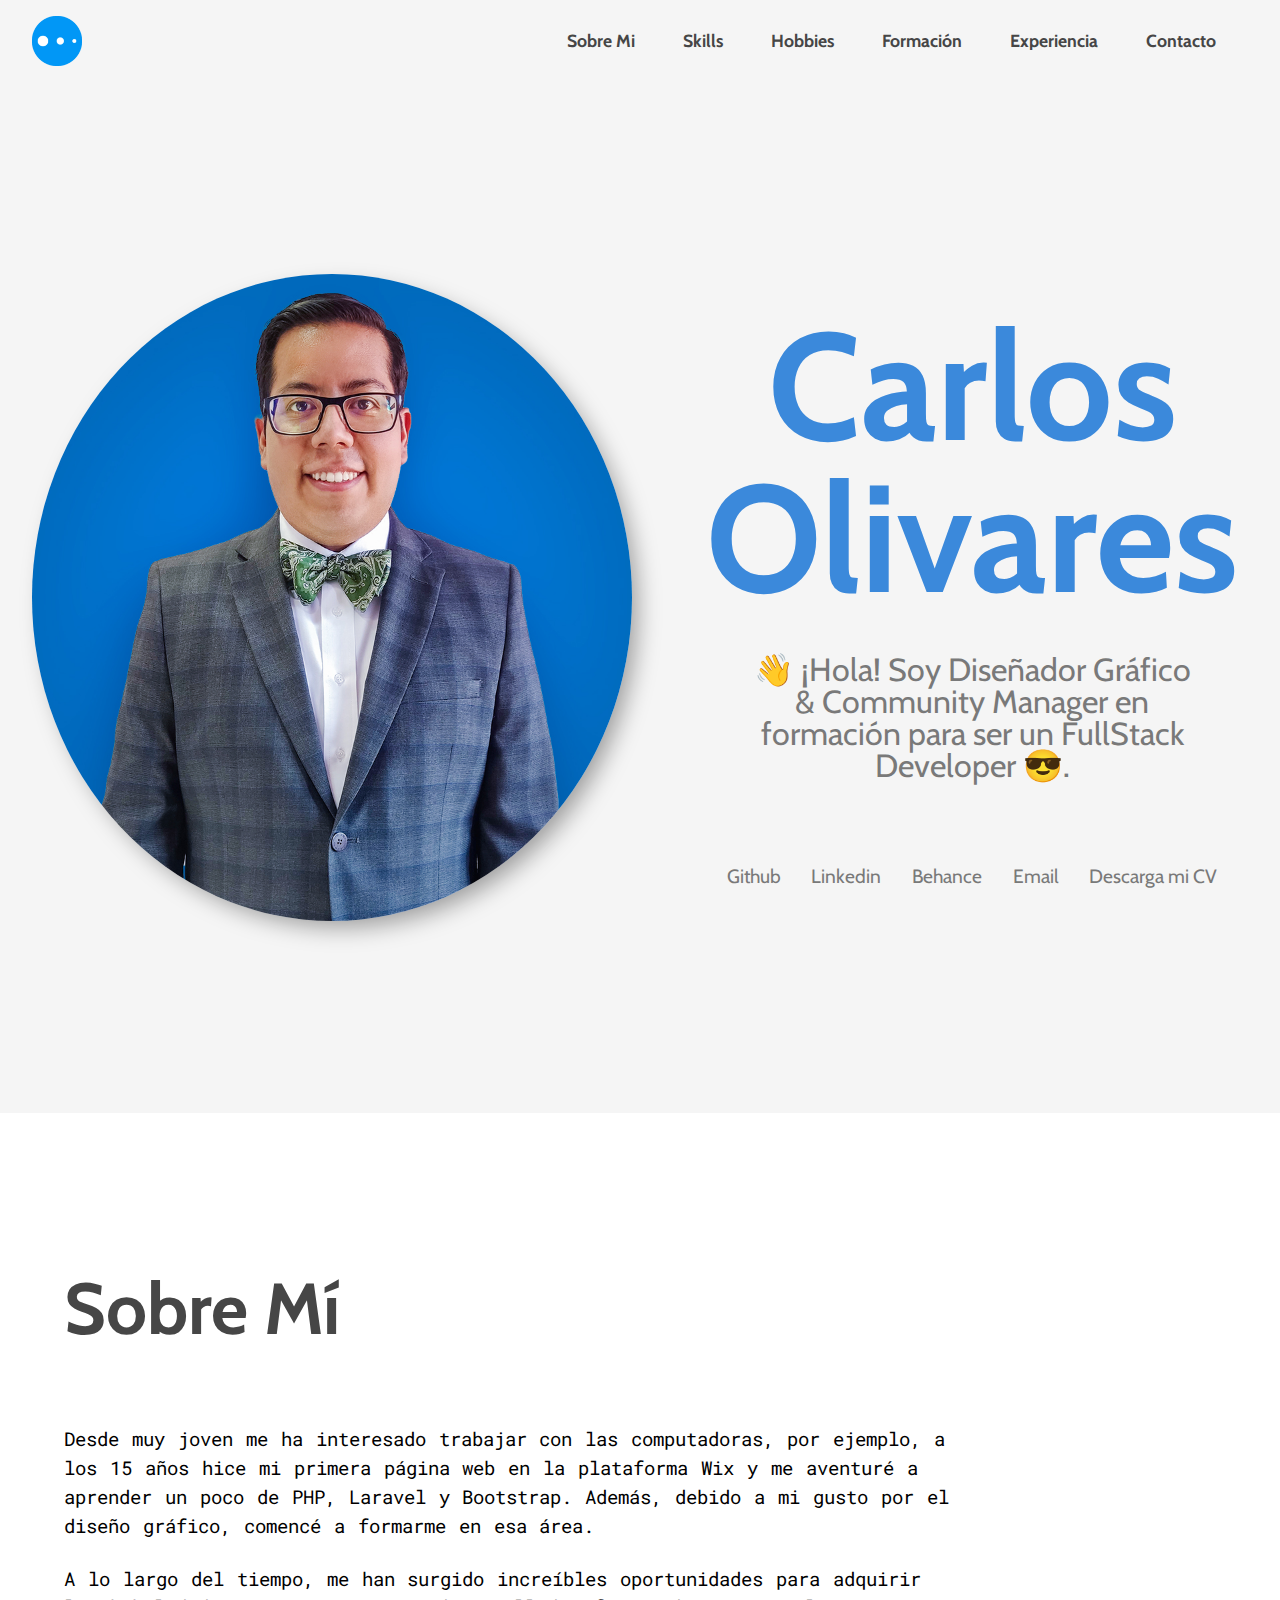
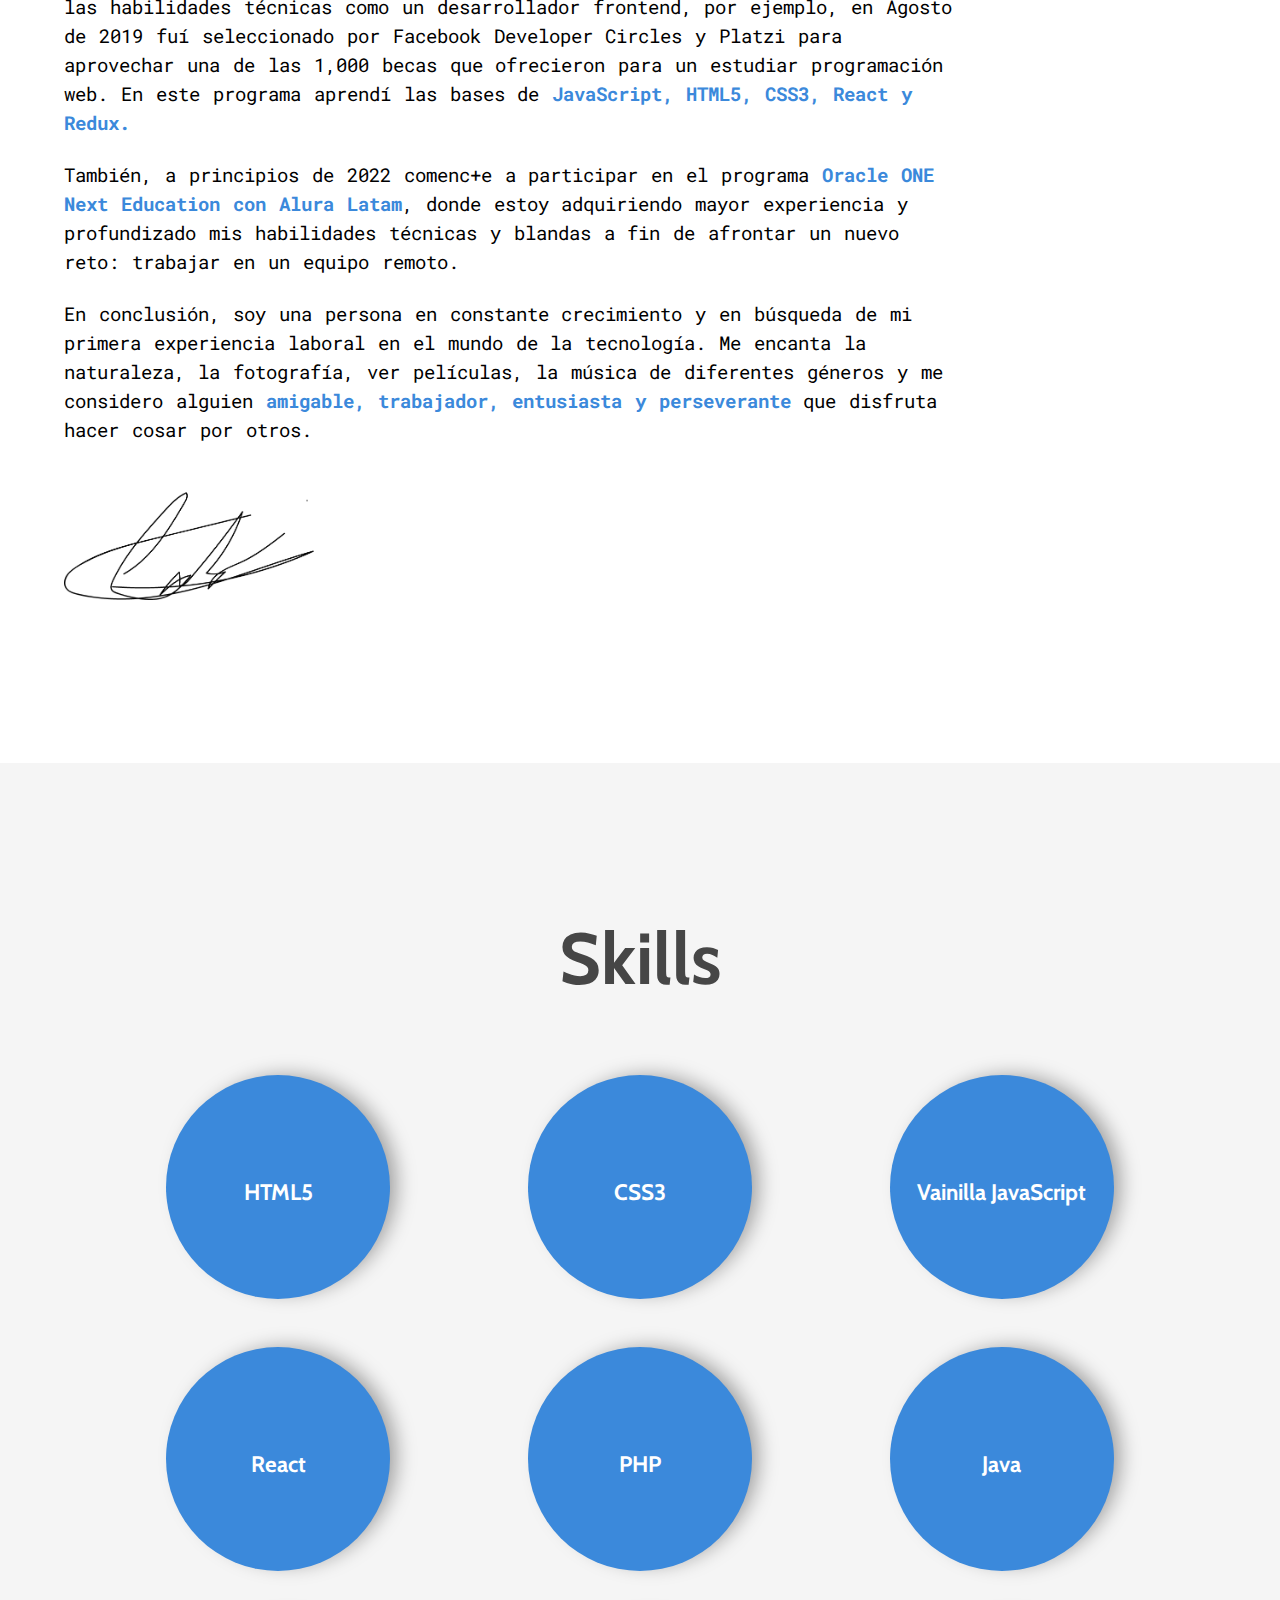
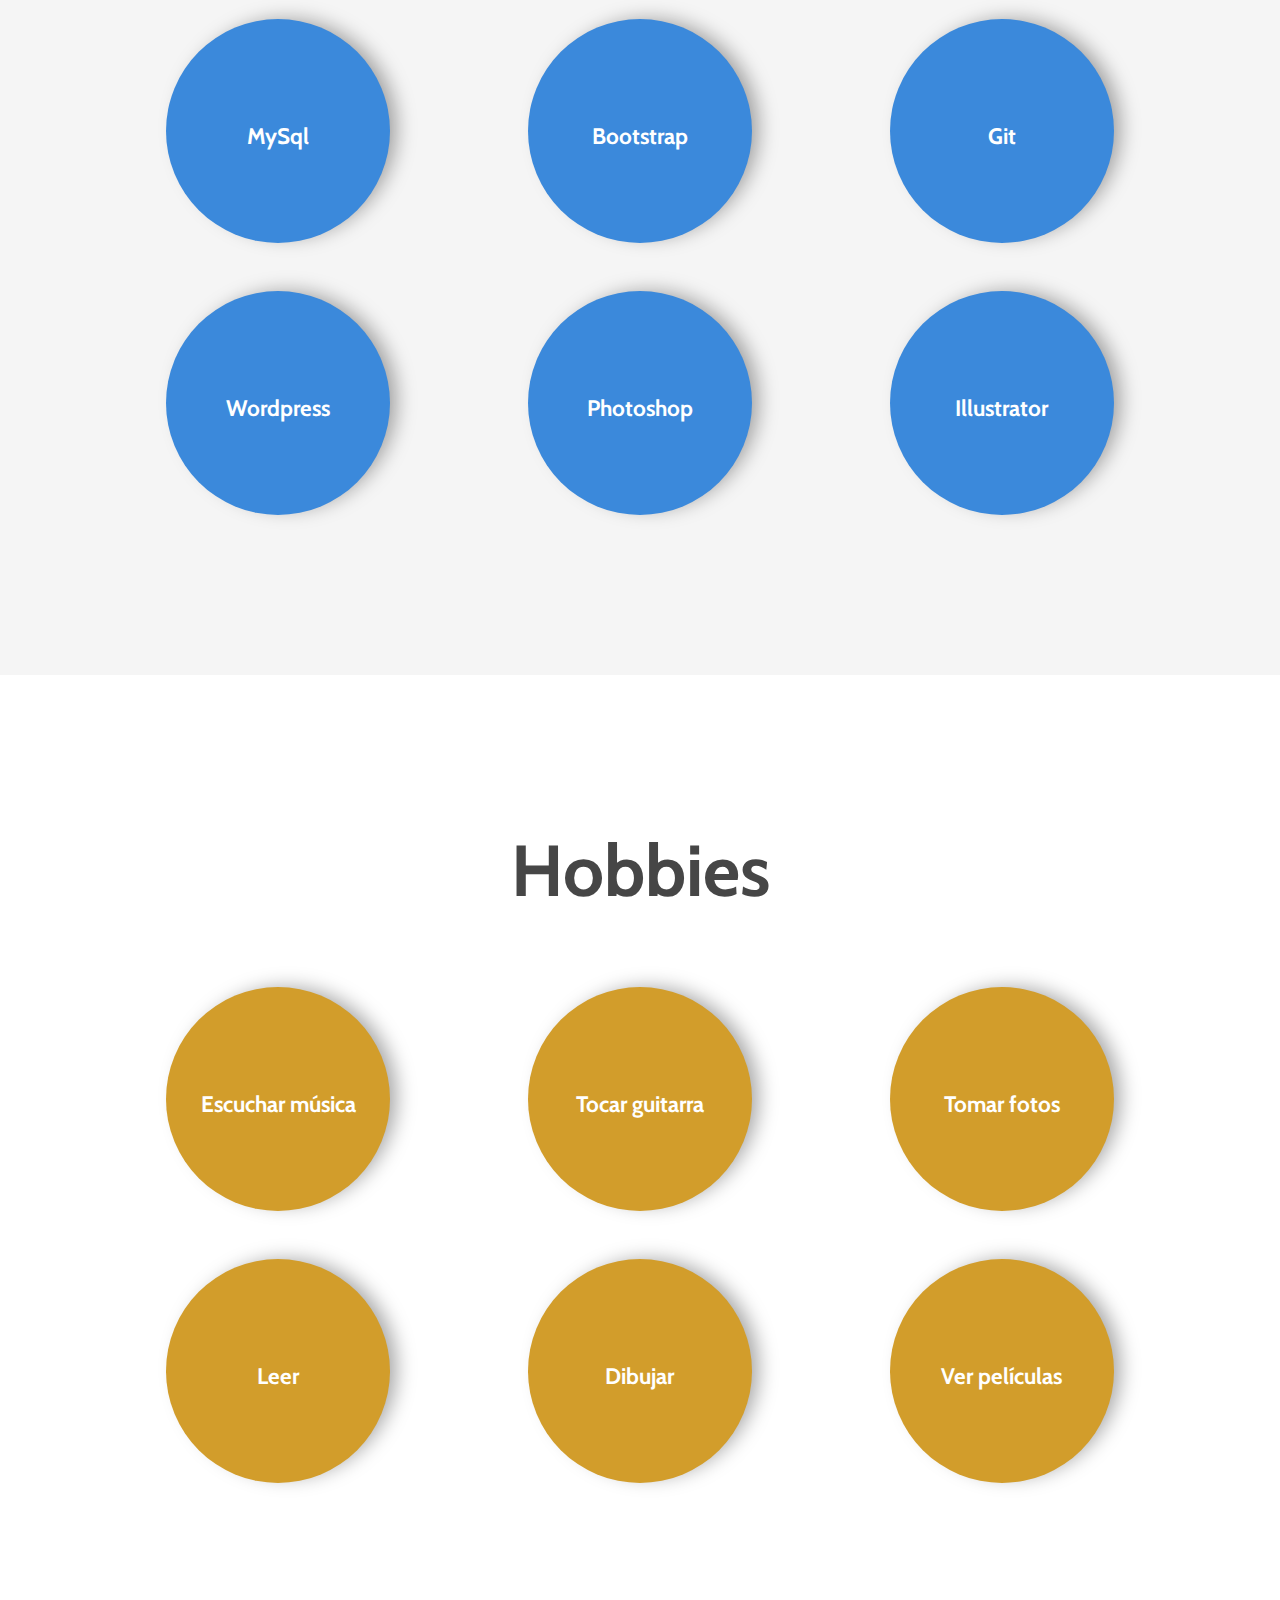
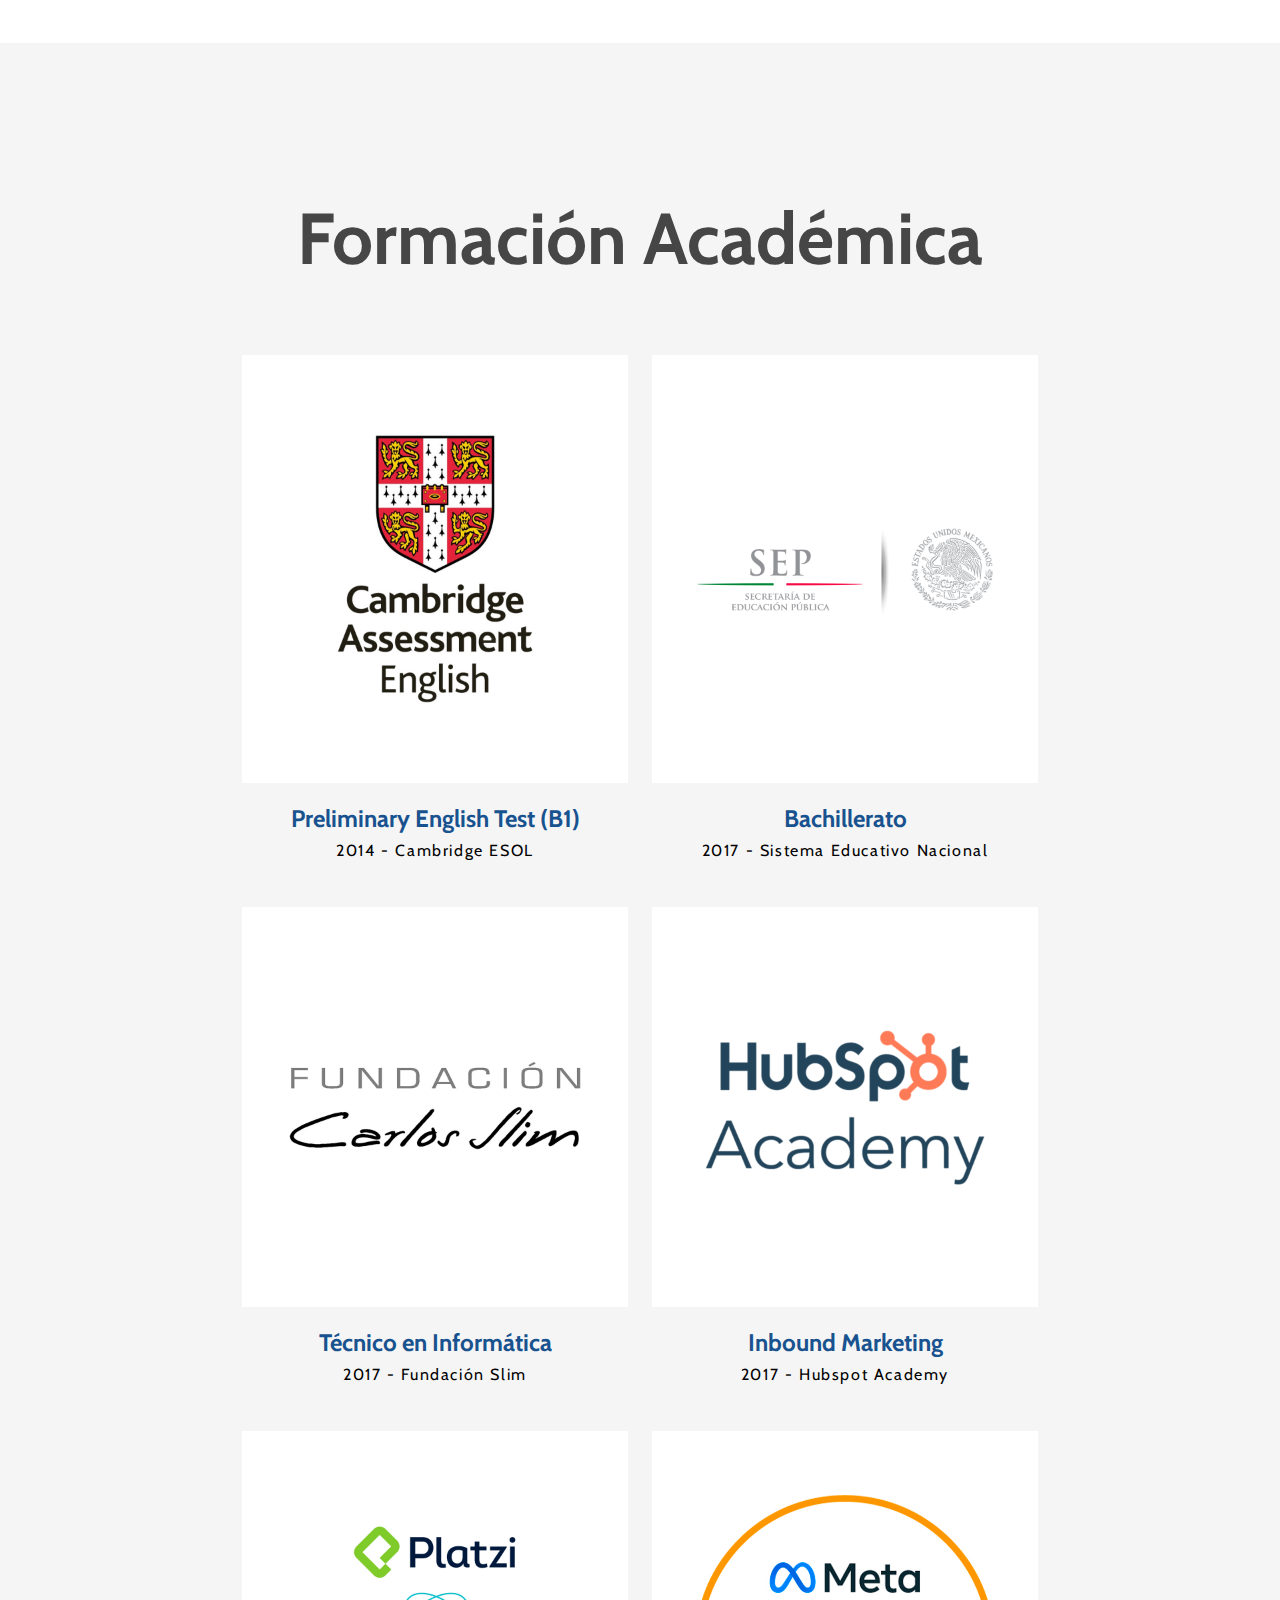
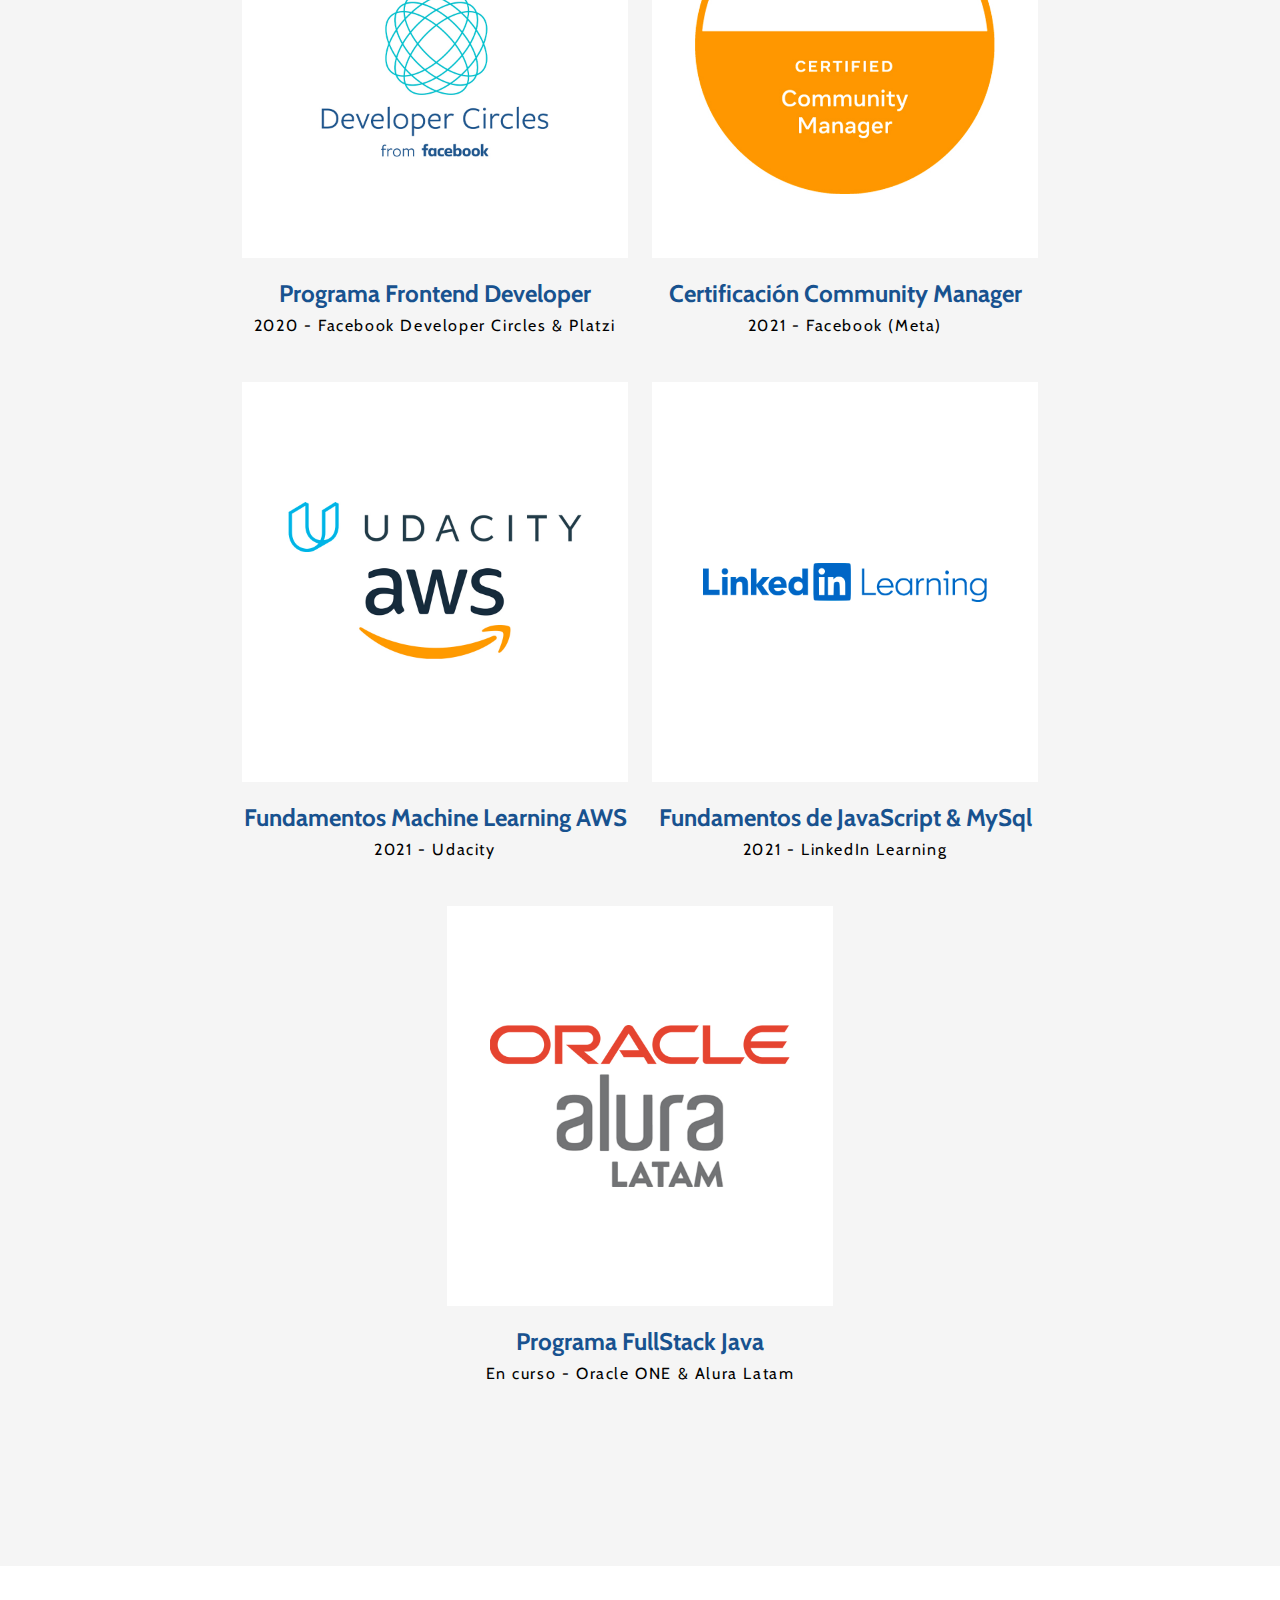
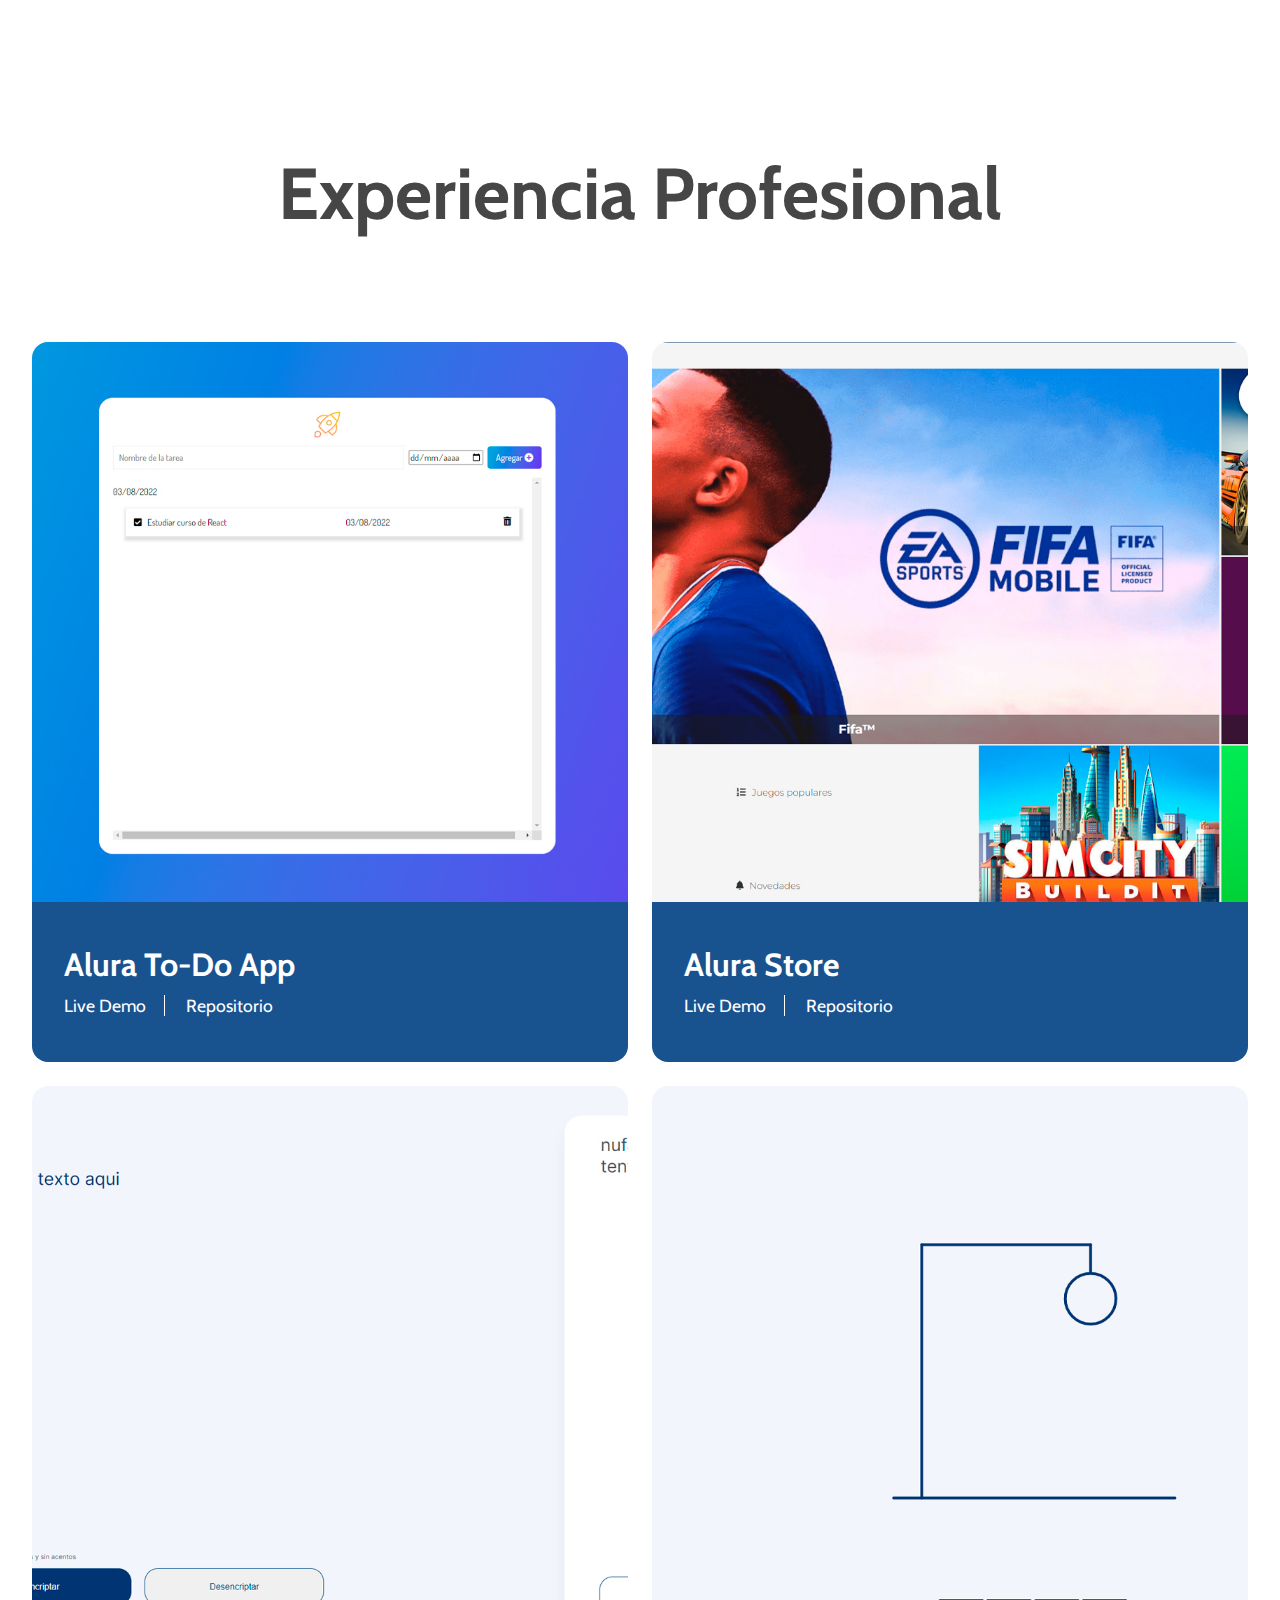
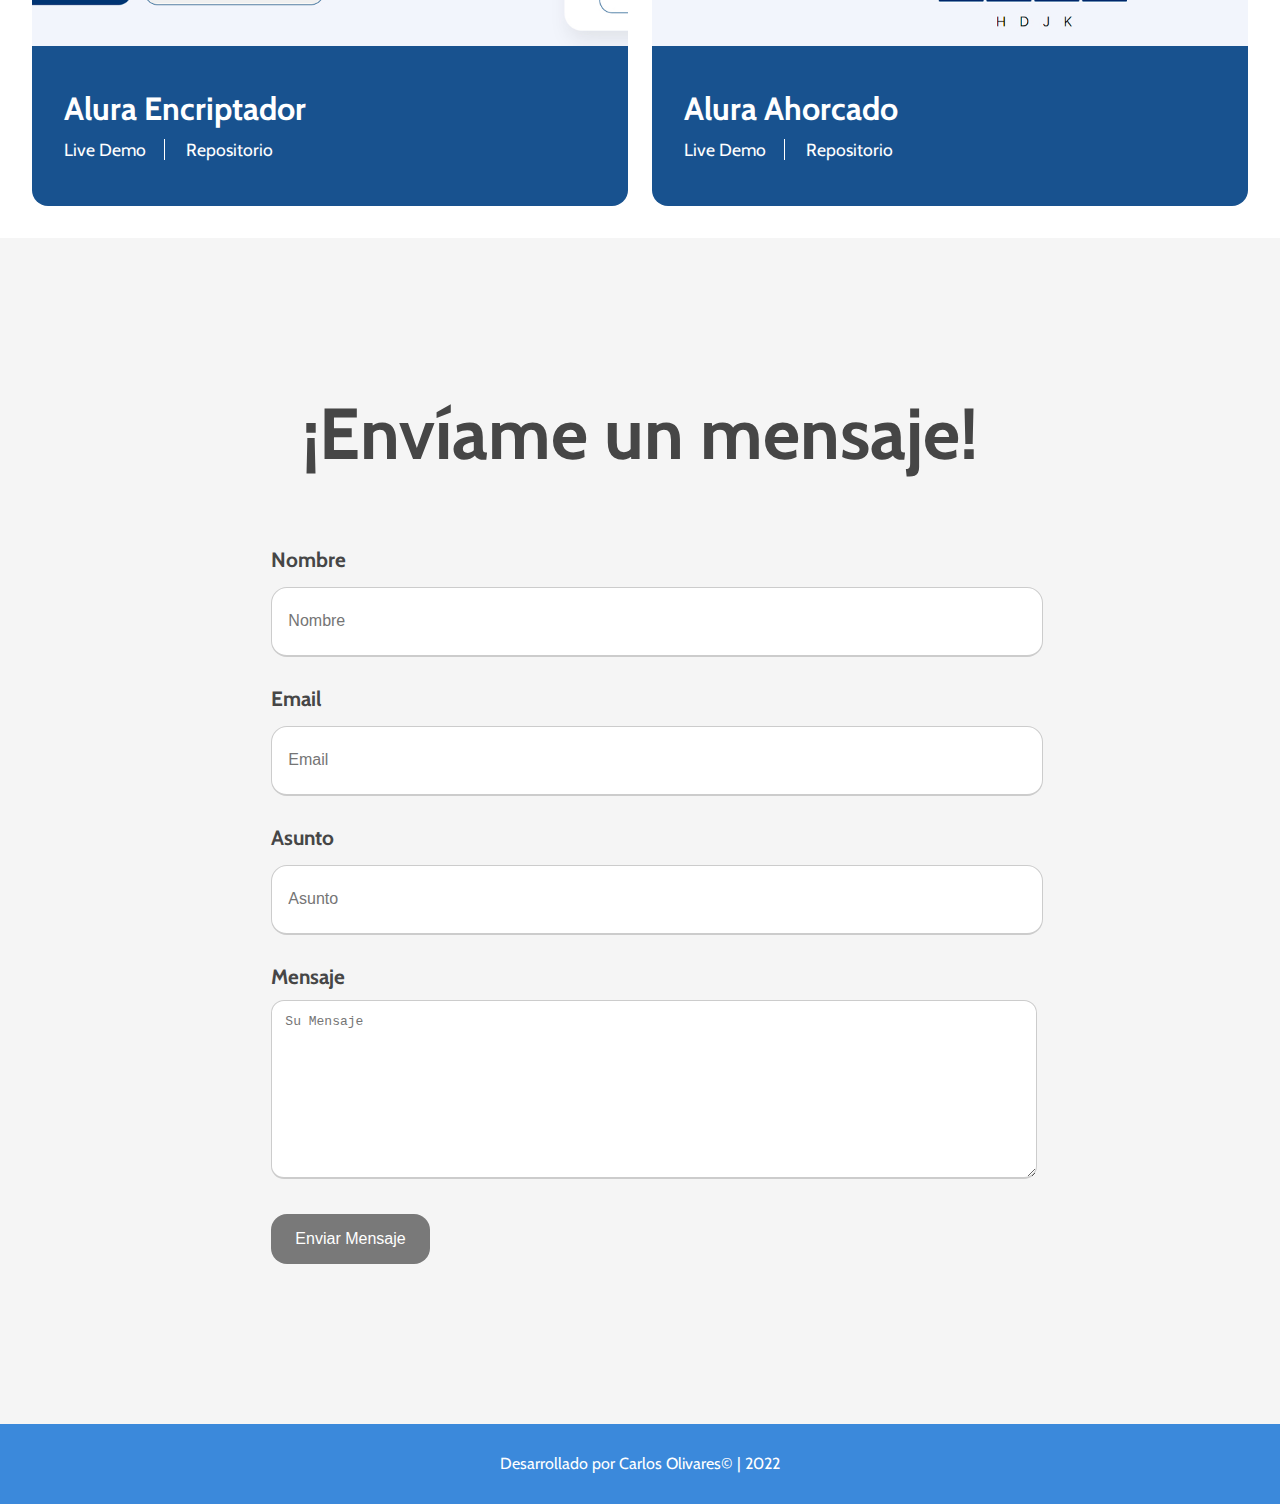
==== commit 7e2a9013: "making form validations with css, javascript, recaptcha and formspree api" ====
--- a/public/index.html
+++ b/public/index.html
@@ -544,7 +544,11 @@
           <div class="contact__content">
             <h3 class="contact__title section-title">¡Envíame un mensaje!</h3>
             <div class="contact__form_container">
-              <form action="" class="contact__form">
+              <form
+                action="https://formspree.io/f/mpznzynz"
+                method="post"
+                class="contact__form"
+              >
                 <div class="contact__form_top">
                   <div class="form__input">
                     <label for="name" class="contact__label">Nombre</label>
@@ -553,10 +557,13 @@
                       class="contact__input"
                       name="name"
                       id="name"
-                      data-input="name"
+                      data-type="name"
                       placeholder="Nombre"
                       required
                     />
+                    <span class="contact__input_error"
+                      >Este campo no es valido</span
+                    >
                   </div>
                   <div class="form__input">
                     <label for="email" class="contact__label">Email</label>
@@ -565,10 +572,13 @@
                       class="contact__input"
                       name="email"
                       id="email"
-                      data-input="email"
+                      data-type="email"
                       placeholder="Email"
                       required
                     />
+                    <span class="contact__input_error"
+                      >Este campo no es valido</span
+                    >
                   </div>
                   <div class="form__input">
                     <label for="subject" class="contact__label">Asunto</label>
@@ -577,10 +587,13 @@
                       class="contact__input"
                       name="subject"
                       id="subject"
-                      data-input="subject"
+                      data-type="subject"
                       placeholder="Asunto"
                       required
                     />
+                    <span class="contact__input_error"
+                      >Este campo no es valido</span
+                    >
                   </div>
                 </div>
                 <div class="form__input">
@@ -589,18 +602,29 @@
                     name="message"
                     class="contact__input text-message"
                     id="message"
-                    data-input="message"
+                    data-type="message"
                     rows="10"
                     cols="50"
                     placeholder="Su Mensaje"
                     required
                   ></textarea>
+                  <span class="contact__input_error"
+                    >Este campo no es valido</span
+                  >
+                </div>
+                <div class="form__input">
+                  <div id="recapID" class="g-recaptcha"></div>
                 </div>
                 <div class="contact__form_bottom">
-                  <button class="contact__submit" type="submit">
-                    Enviar Mensaje
-                  </button>
-                </div>
+                  <input
+                    id="submit"
+                    class="contact__submit"
+                    type="submit"
+                    value="Enviar Mensaje"
+                    disabled
+                  />
+                </div>
+                <span class="contact__status"></span>
               </form>
             </div>
           </div>
@@ -610,6 +634,63 @@
         <p class="footer__copy">Desarrollado por Carlos Olivares© | 2022</p>
       </footer>
     </div>
+    <script type="module" src="./assets/js/app.js"></script>
     <script src="./assets/js/animations.js"></script>
+    <script src="./assets/js/form/form.js"></script>
+    <script
+      src="https://www.google.com/recaptcha/api.js?onload=onloadCallback&render=explicit"
+      async
+      defer
+    ></script>
+    <script>
+      window.onload = function () {
+        var el = document.getElementById('recapID');
+        if (el) {
+          el.setAttribute('required', 'required');
+        }
+      };
+      function onloadCallback() {
+        grecaptcha.render('recapID', {
+          sitekey: '6LfCynshAAAAALBoNNemh3NnEKqj4y8Esq5w28bp',
+          callback: successCallback,
+        });
+      }
+
+      var form = document.getElementById('contact__form');
+
+      async function handleSubmit(event) {
+        event.preventDefault();
+        var status = document.getElementById('contact__status');
+        var data = new FormData(event.target);
+        fetch(event.target.action, {
+          method: form.method,
+          body: data,
+          headers: {
+            Accept: 'application/json',
+          },
+        })
+          .then(response => {
+            if (response.ok) {
+              status.innerHTML = 'Thanks for your submission!';
+              form.reset();
+            } else {
+              response.json().then(data => {
+                if (Object.hasOwn(data, 'errors')) {
+                  status.innerHTML = data['errors']
+                    .map(error => error['message'])
+                    .join(', ');
+                } else {
+                  status.innerHTML =
+                    'Oops! There was a problem submitting your form';
+                }
+              });
+            }
+          })
+          .catch(error => {
+            status.innerHTML = 'Oops! There was a problem submitting your form';
+          });
+      }
+      form.addEventListener('submit', handleSubmit);
+    </script>
   </body>
 </html>
--- a/public/assets/css/main/about/site__about.css
+++ b/public/assets/css/main/about/site__about.css
@@ -3,3 +3,9 @@
 .site__about {
   padding: 10rem 4rem;
 }
+
+@media (max-width: 495px) {
+  .site__about {
+    padding: 5rem 2rem;
+  }
+}
--- a/public/assets/css/main/education/site__education.css
+++ b/public/assets/css/main/education/site__education.css
@@ -5,3 +5,9 @@
   background-color: var(--light-gray);
   margin-bottom: 12rem;
 }
+
+@media (max-width: 495px) {
+  .site__education {
+    padding: 5rem 2rem;
+  }
+}
--- a/public/assets/css/main/contact/site__contact.css
+++ b/public/assets/css/main/contact/site__contact.css
@@ -4,3 +4,9 @@
   padding: 10rem 4rem;
   background-color: var(--light-gray);
 }
+
+@media (max-width: 495px) {
+  .site__contact {
+    padding: 5rem 2rem;
+  }
+}
